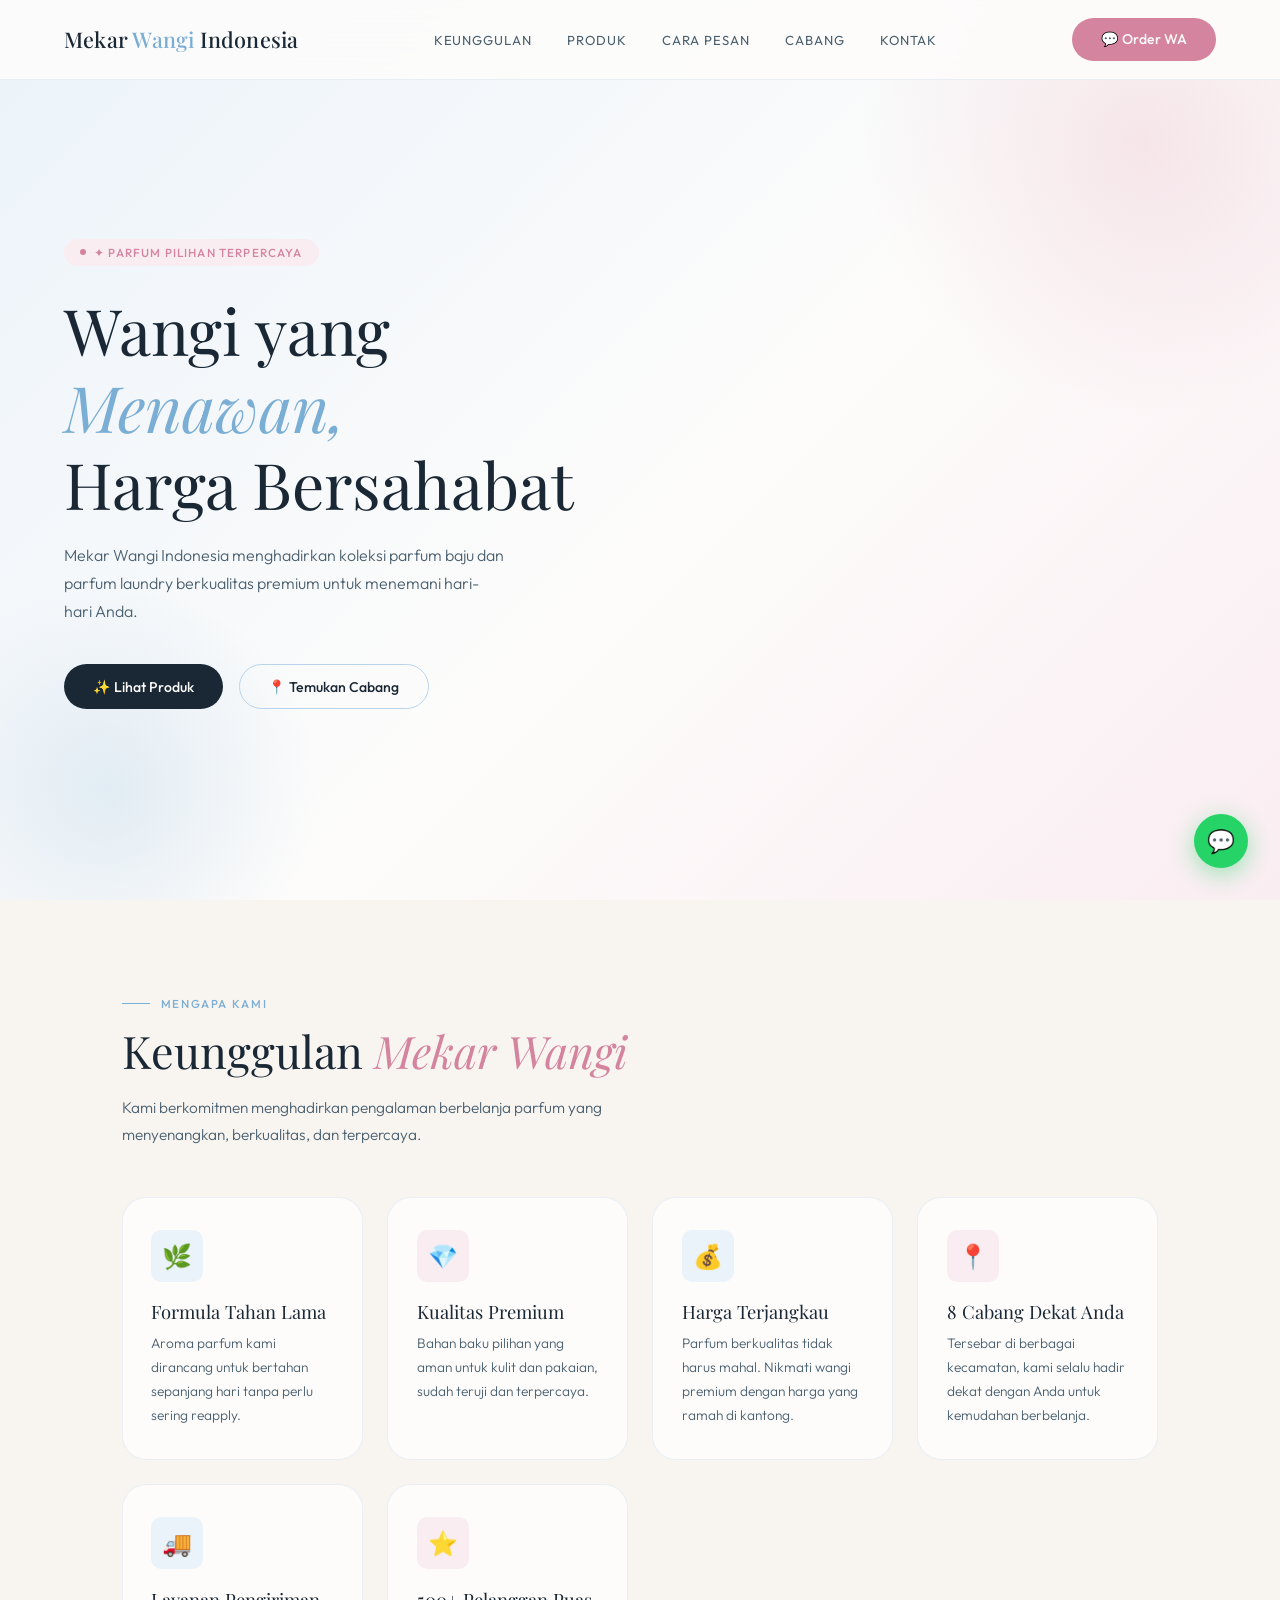
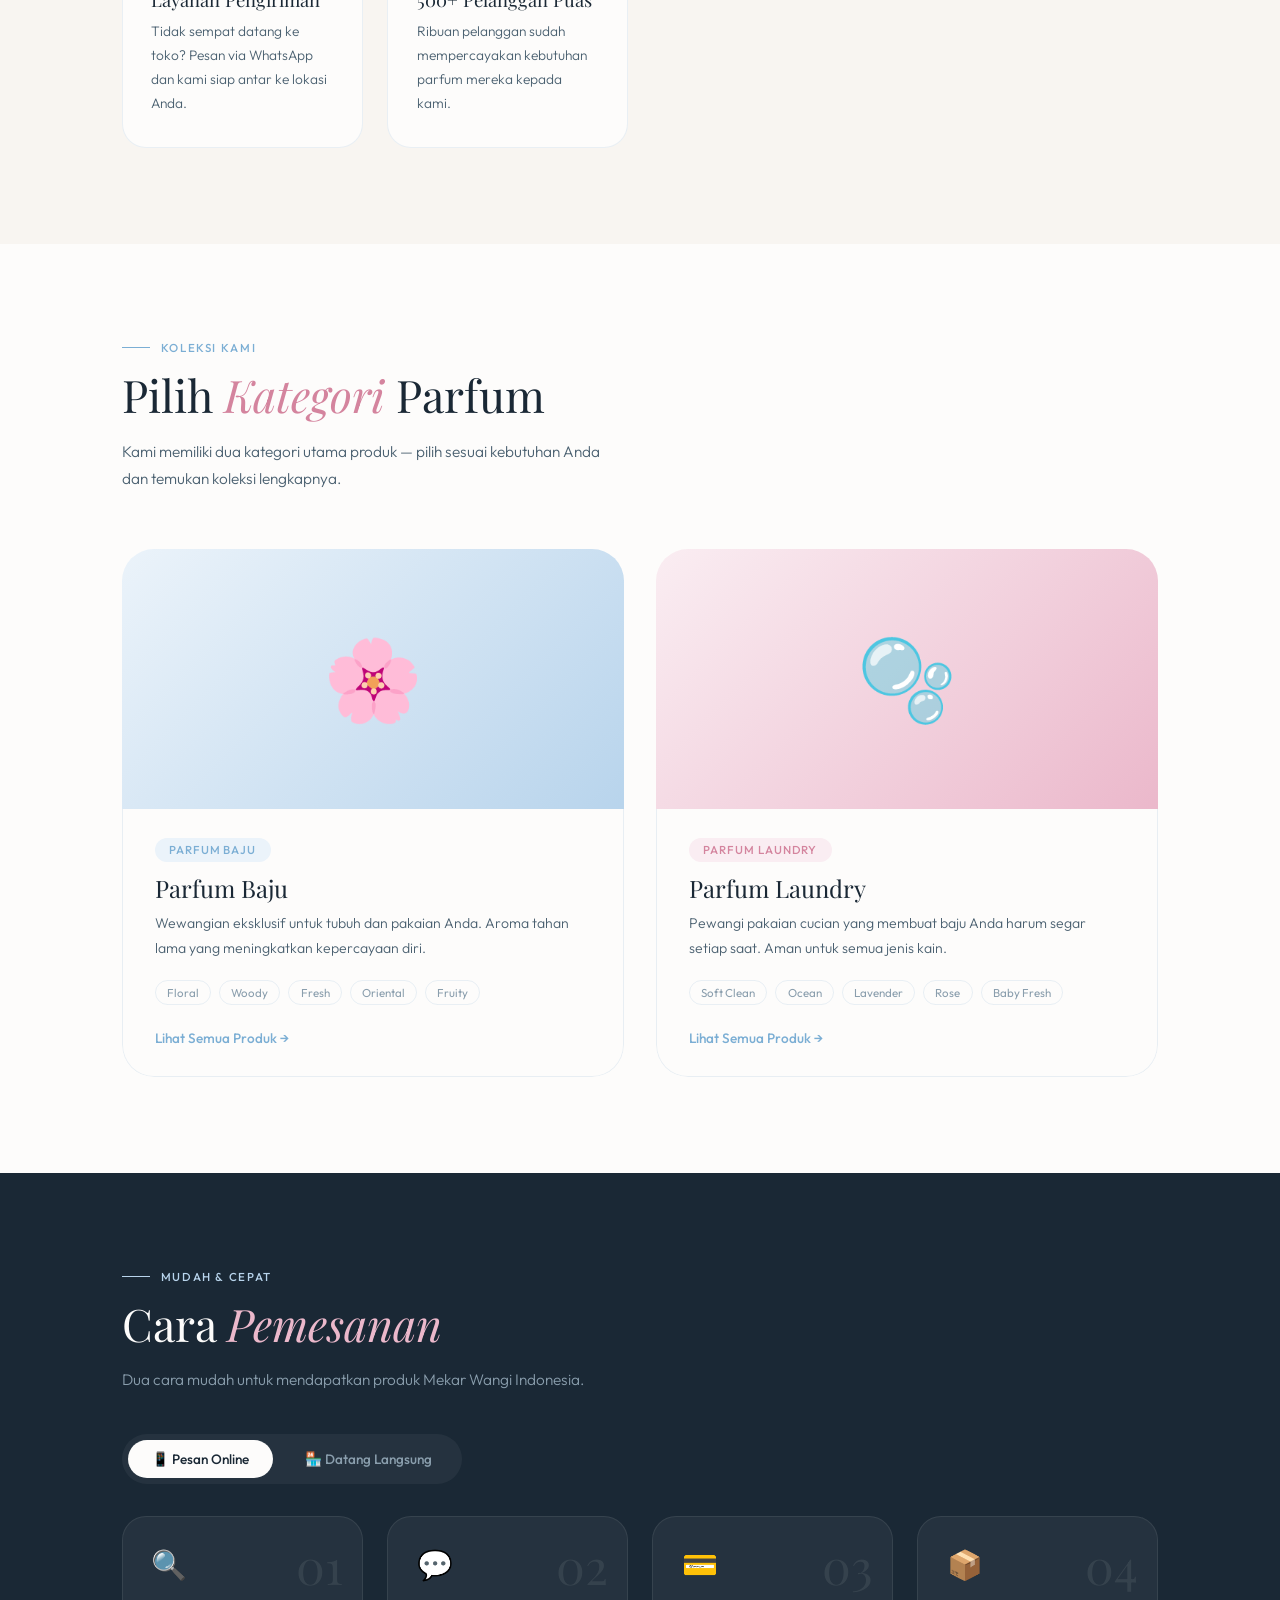
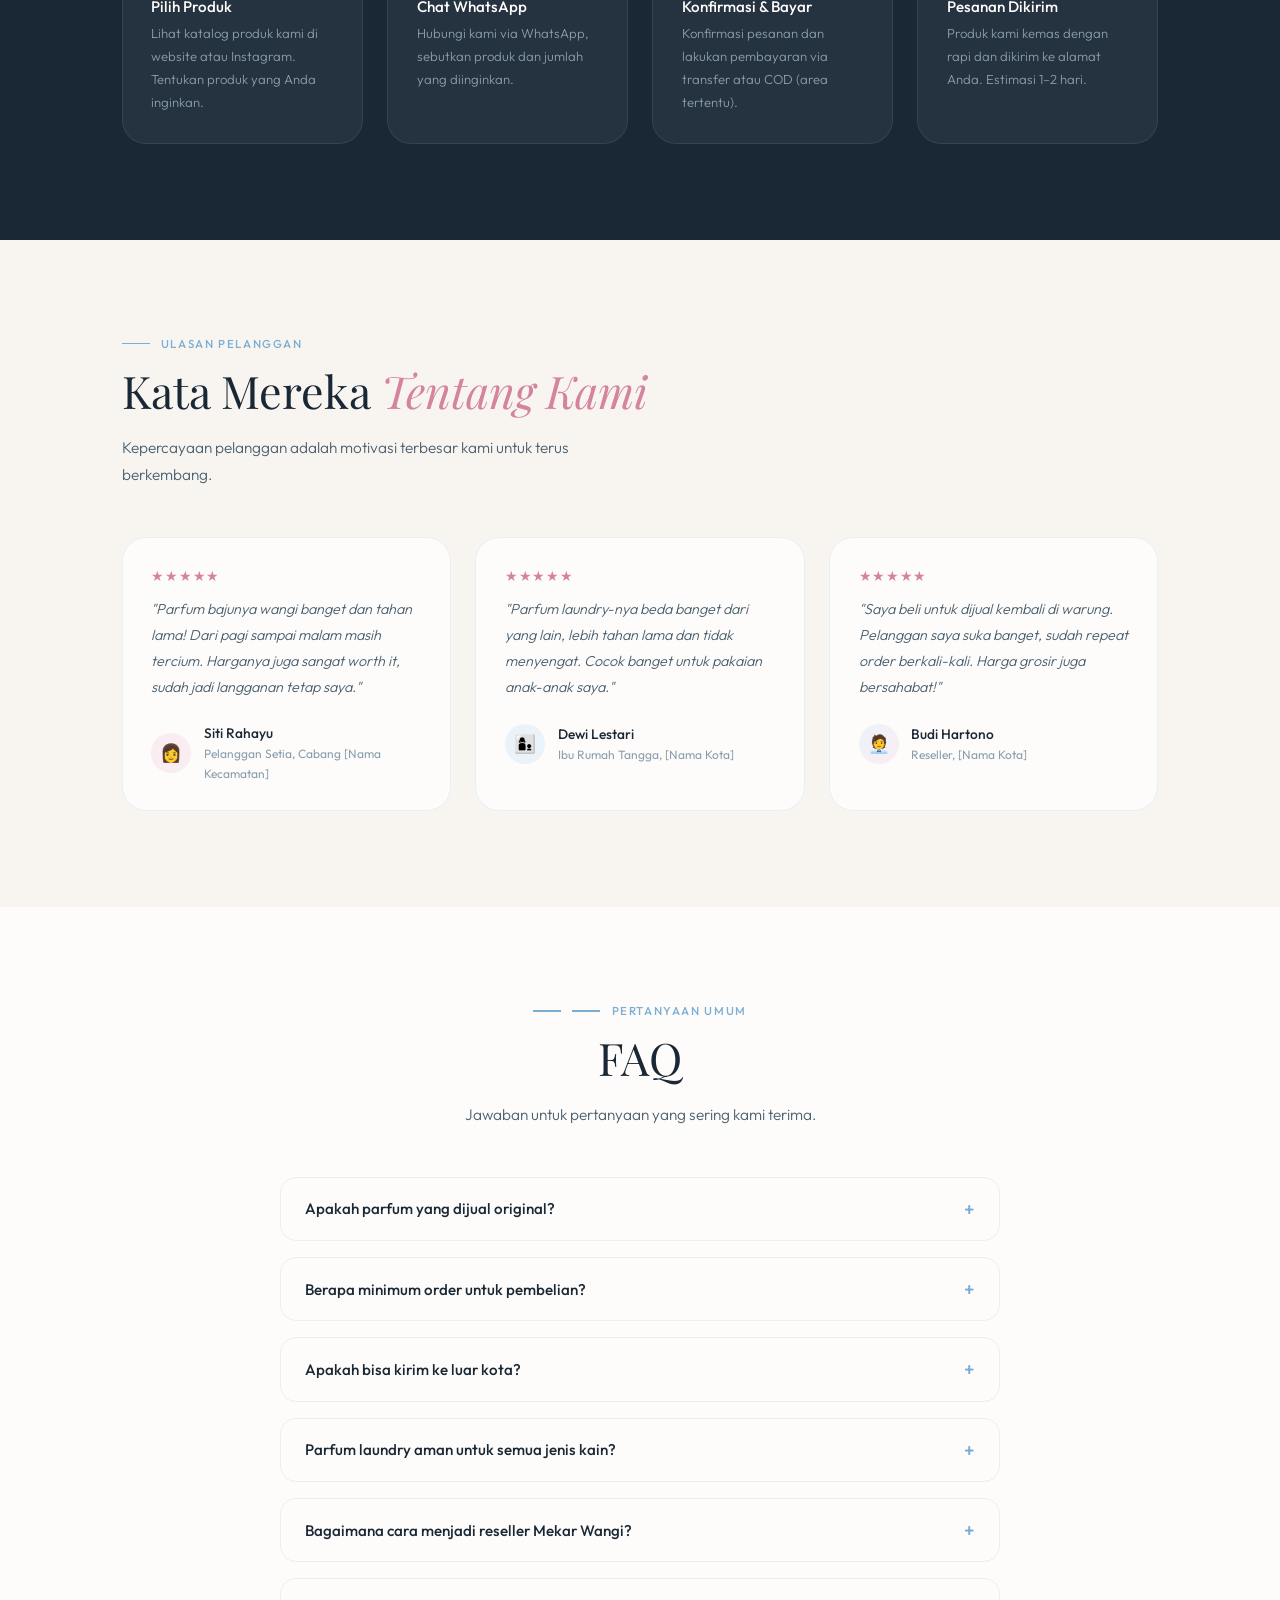
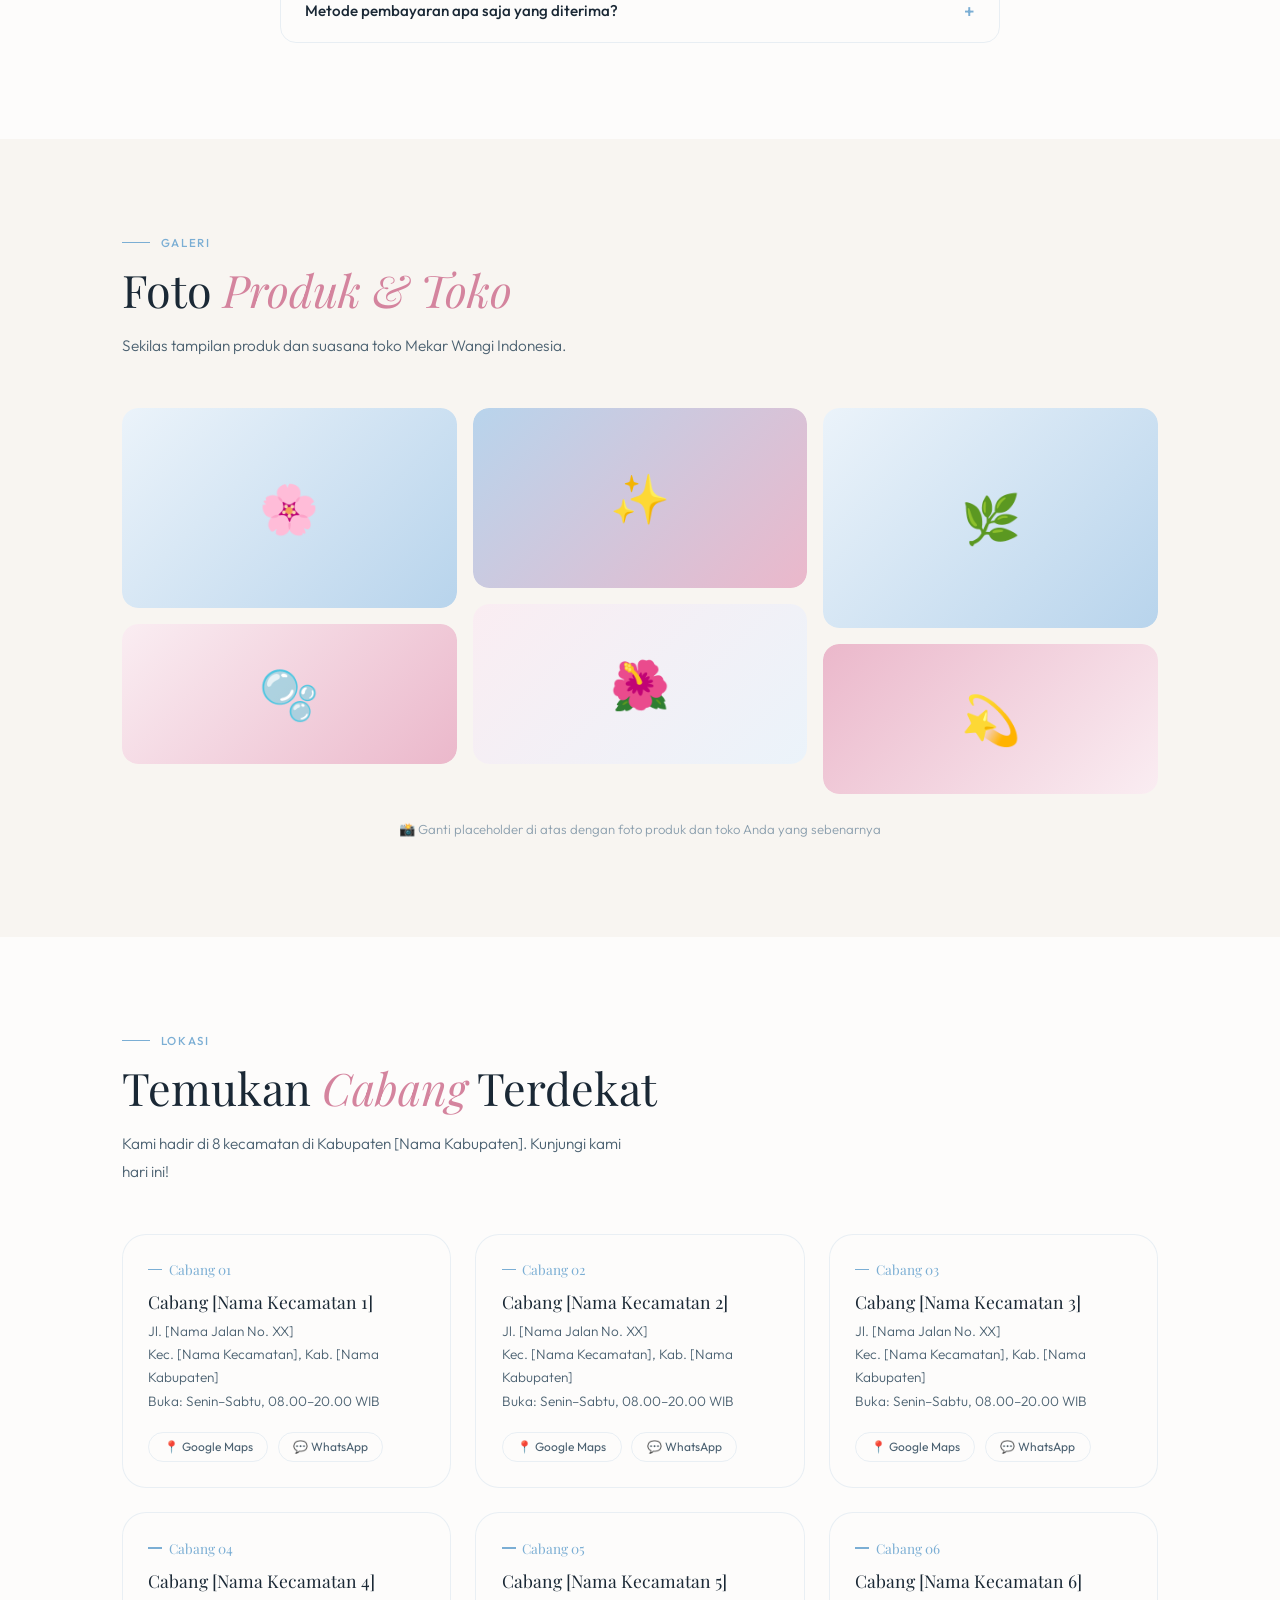
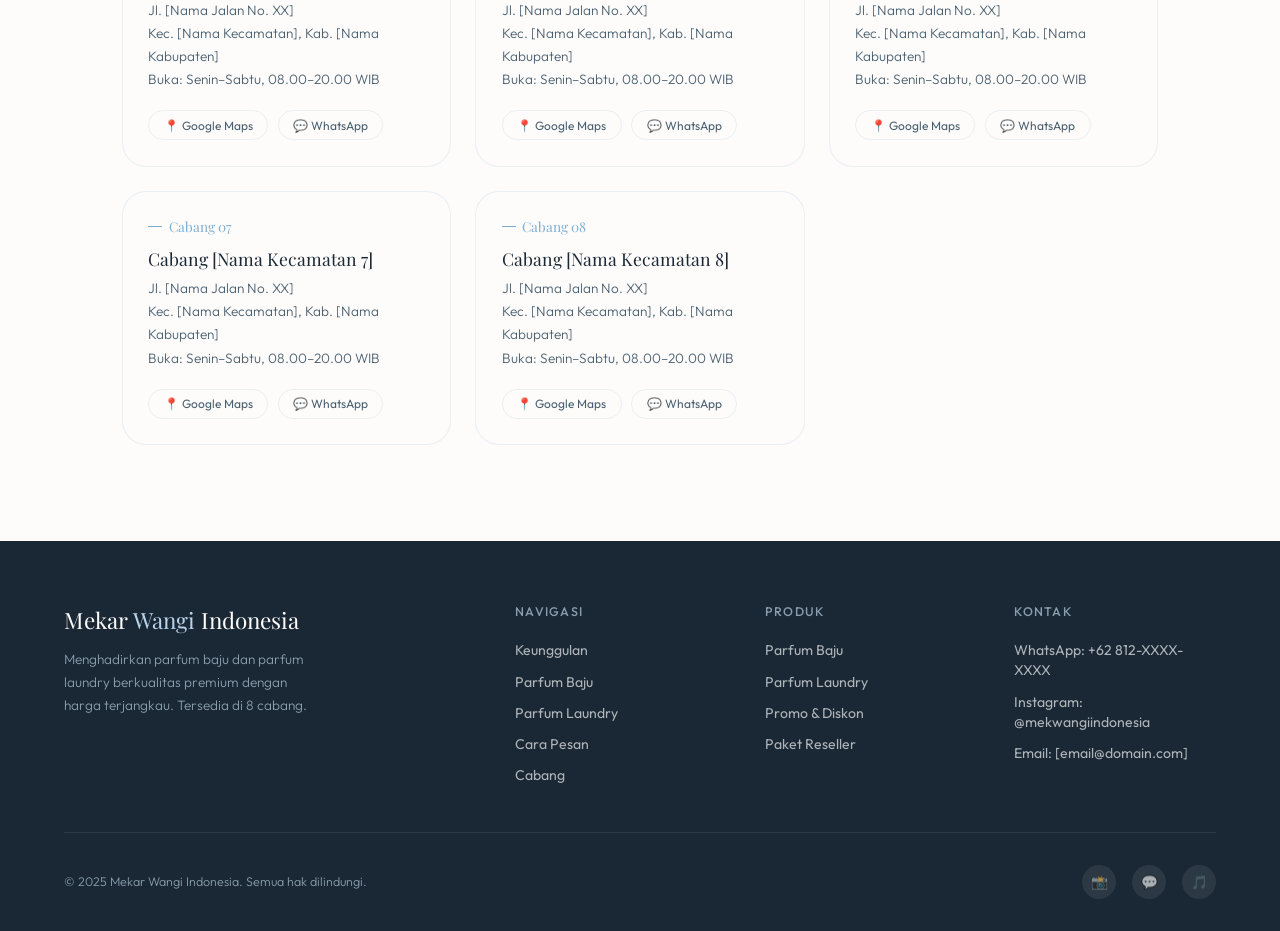
==== index.html @ 36539c51 "Template" ====
<!doctype html>
<html lang="id">
  <head>
    <meta charset="UTF-8" />
    <meta name="viewport" content="width=device-width, initial-scale=1.0" />
    <meta
      name="description"
      content="Mekar Wangi Indonesia – Toko parfum baju dan parfum laundry premium. Tersedia di 8 cabang. Wangi tahan lama, harga terjangkau."
    />
    <meta
      name="keywords"
      content="parfum baju, parfum laundry, pewangi pakaian, toko parfum, Mekar Wangi Indonesia"
    />
    <title>Mekar Wangi Indonesia – Parfum Baju & Laundry Premium</title>
    <link rel="stylesheet" href="css/style.css" />
    <style>
      /* ── HERO ── */
      #hero {
        min-height: 100vh;
        display: flex;
        align-items: center;
        padding: 8rem 5% 5rem;
        position: relative;
        overflow: hidden;
        background: linear-gradient(
          135deg,
          var(--blue-pale) 0%,
          var(--white) 55%,
          var(--pink-pale) 100%
        );
      }
      .hero-blob1 {
        position: absolute;
        top: -140px;
        right: -140px;
        width: 560px;
        height: 560px;
        border-radius: 50%;
        background: radial-gradient(
          circle,
          rgba(212, 132, 158, 0.18) 0%,
          transparent 70%
        );
        pointer-events: none;
      }
      .hero-blob2 {
        position: absolute;
        bottom: -100px;
        left: -100px;
        width: 420px;
        height: 420px;
        border-radius: 50%;
        background: radial-gradient(
          circle,
          rgba(123, 174, 212, 0.18) 0%,
          transparent 70%
        );
        pointer-events: none;
      }
      .hero-inner {
        display: grid;
        grid-template-columns: 1fr 1fr;
        gap: 4rem;
        align-items: center;
        max-width: 1180px;
        margin: 0 auto;
        width: 100%;
        position: relative;
        z-index: 2;
      }
      .hero-badge {
        display: inline-flex;
        align-items: center;
        gap: 0.5rem;
        background: var(--pink-pale);
        color: var(--pink);
        padding: 0.4rem 1rem;
        border-radius: 99px;
        font-size: 0.73rem;
        letter-spacing: 0.1em;
        text-transform: uppercase;
        font-weight: 500;
        margin-bottom: 1.6rem;
      }
      .hero-badge::before {
        content: "";
        width: 6px;
        height: 6px;
        border-radius: 50%;
        background: var(--pink);
      }
      .hero-title {
        font-size: clamp(2.8rem, 5vw, 4rem);
        margin-bottom: 1.2rem;
        color: var(--dark);
      }
      .hero-title em {
        font-style: italic;
        color: var(--blue);
      }
      .hero-sub {
        font-size: 1rem;
        color: var(--mid);
        max-width: 440px;
        margin-bottom: 2.4rem;
      }
      .hero-ctas {
        display: flex;
        gap: 1rem;
        flex-wrap: wrap;
      }
      .hero-visual {
        display: flex;
        justify-content: center;
        align-items: center;
        position: relative;
        height: 400px;
      }
      .hero-card {
        width: 260px;
        height: 320px;
        border-radius: var(--radius-xl);
        display: flex;
        flex-direction: column;
        align-items: center;
        justify-content: center;
        gap: 1rem;
        box-shadow: var(--shadow-lg);
      }
      .hero-card-main {
        background: linear-gradient(145deg, var(--blue-soft), var(--blue));
        position: absolute;
        left: 50%;
        top: 50%;
        transform: translate(-60%, -50%) rotate(-5deg);
      }
      .hero-card-sub {
        background: linear-gradient(145deg, var(--pink-soft), var(--pink));
        position: absolute;
        left: 50%;
        top: 50%;
        transform: translate(-20%, -45%) rotate(5deg);
        width: 200px;
        height: 250px;
        box-shadow: var(--shadow-md);
      }
      .hero-card .icon {
        font-size: 3.5rem;
      }
      .hero-card p {
        font-family: var(--ff-display);
        font-size: 1.1rem;
        color: var(--white);
      }
      .hero-card-sub p {
        font-size: 0.95rem;
      }
      .hero-pill {
        position: absolute;
        top: 10px;
        right: 0;
        background: var(--white);
        border-radius: var(--radius-md);
        padding: 0.8rem 1.2rem;
        box-shadow: var(--shadow-md);
        text-align: center;
        z-index: 3;
      }
      .hero-pill strong {
        display: block;
        font-size: 1.4rem;
        color: var(--dark);
        font-family: var(--ff-display);
      }
      .hero-pill span {
        font-size: 0.7rem;
        color: var(--muted);
      }

      /* ── WHY US ── */
      #keunggulan {
        padding: 6rem 5%;
        background: var(--cream);
      }
      .keunggulan-grid {
        display: grid;
        grid-template-columns: repeat(auto-fit, minmax(220px, 1fr));
        gap: 1.5rem;
        margin-top: 3rem;
      }
      .kgl-card {
        background: var(--white);
        border-radius: var(--radius-lg);
        padding: 2rem 1.8rem;
        border: 1px solid var(--border);
        transition: var(--transition);
        position: relative;
        overflow: hidden;
      }
      .kgl-card::before {
        content: "";
        position: absolute;
        top: 0;
        left: 0;
        right: 0;
        height: 3px;
        background: linear-gradient(90deg, var(--blue), var(--pink));
        transform: scaleX(0);
        transform-origin: left;
        transition: var(--transition);
      }
      .kgl-card:hover {
        transform: translateY(-6px);
        box-shadow: var(--shadow-md);
      }
      .kgl-card:hover::before {
        transform: scaleX(1);
      }
      .kgl-icon {
        width: 52px;
        height: 52px;
        border-radius: var(--radius-sm);
        display: flex;
        align-items: center;
        justify-content: center;
        font-size: 1.5rem;
        margin-bottom: 1.2rem;
      }
      .kgl-icon.blue {
        background: var(--blue-pale);
      }
      .kgl-icon.pink {
        background: var(--pink-pale);
      }
      .kgl-card h3 {
        font-family: var(--ff-display);
        font-size: 1.15rem;
        margin-bottom: 0.5rem;
      }
      .kgl-card p {
        font-size: 0.86rem;
        color: var(--mid);
      }

      /* ── KATEGORI PRODUK ── */
      #produk {
        padding: 6rem 5%;
      }
      .produk-header {
        margin-bottom: 3.5rem;
      }
      .kategori-grid {
        display: grid;
        grid-template-columns: 1fr 1fr;
        gap: 2rem;
      }
      .kategori-card {
        border-radius: var(--radius-xl);
        overflow: hidden;
        position: relative;
        cursor: pointer;
        transition: var(--transition);
        text-decoration: none;
      }
      .kategori-card:hover {
        transform: translateY(-6px);
        box-shadow: var(--shadow-lg);
      }
      .kategori-bg {
        height: 260px;
        display: flex;
        align-items: center;
        justify-content: center;
        font-size: 5rem;
        position: relative;
      }
      .kategori-bg.biru {
        background: linear-gradient(135deg, var(--blue-pale), var(--blue-soft));
      }
      .kategori-bg.pink {
        background: linear-gradient(135deg, var(--pink-pale), var(--pink-soft));
      }
      .kategori-body {
        padding: 1.8rem 2rem;
        background: var(--white);
        border: 1px solid var(--border);
        border-top: none;
        border-radius: 0 0 var(--radius-xl) var(--radius-xl);
      }
      .kategori-body h3 {
        font-family: var(--ff-display);
        font-size: 1.5rem;
        margin-bottom: 0.5rem;
      }
      .kategori-body p {
        font-size: 0.88rem;
        color: var(--mid);
        margin-bottom: 1.2rem;
      }
      .kategori-preview {
        display: flex;
        gap: 0.5rem;
        flex-wrap: wrap;
        margin-bottom: 1.4rem;
      }
      .kategori-preview span {
        font-size: 0.72rem;
        padding: 0.25rem 0.7rem;
        border-radius: 99px;
        border: 1px solid var(--border);
        color: var(--muted);
      }
      .kategori-link {
        display: inline-flex;
        align-items: center;
        gap: 0.4rem;
        font-size: 0.85rem;
        font-weight: 500;
        color: var(--blue);
        transition: gap var(--transition);
      }
      .kategori-card:hover .kategori-link {
        gap: 0.8rem;
      }

      /* ── CARA PESAN ── */
      #cara-pesan {
        padding: 6rem 5%;
        background: var(--dark);
      }
      #cara-pesan .section-eyebrow {
        color: var(--blue-soft);
      }
      #cara-pesan .section-eyebrow::before {
        background: var(--blue-soft);
      }
      #cara-pesan .section-title {
        color: var(--white);
      }
      #cara-pesan .section-title em {
        color: var(--pink-soft);
      }
      #cara-pesan .section-desc {
        color: var(--muted);
      }
      .cara-tabs {
        display: flex;
        gap: 0.5rem;
        margin: 2.5rem 0 2rem;
        background: rgba(255, 255, 255, 0.05);
        border-radius: 99px;
        padding: 0.4rem;
        width: fit-content;
      }
      .cara-tab {
        padding: 0.6rem 1.5rem;
        border-radius: 99px;
        cursor: pointer;
        font-size: 0.85rem;
        font-weight: 500;
        color: var(--muted);
        transition: var(--transition);
        border: none;
        background: transparent;
        font-family: var(--ff-body);
      }
      .cara-tab.active {
        background: var(--white);
        color: var(--dark);
      }
      .cara-content {
        display: none;
      }
      .cara-content.active {
        display: grid;
        grid-template-columns: repeat(auto-fit, minmax(200px, 1fr));
        gap: 1.5rem;
      }
      .cara-step {
        background: rgba(255, 255, 255, 0.05);
        border-radius: var(--radius-lg);
        padding: 1.8rem;
        border: 1px solid rgba(255, 255, 255, 0.08);
        position: relative;
      }
      .cara-step-num {
        font-family: var(--ff-display);
        font-size: 3rem;
        font-weight: 400;
        color: rgba(255, 255, 255, 0.08);
        position: absolute;
        top: 1rem;
        right: 1.2rem;
      }
      .cara-step-icon {
        font-size: 1.8rem;
        margin-bottom: 1rem;
      }
      .cara-step h4 {
        font-size: 0.95rem;
        color: var(--white);
        margin-bottom: 0.4rem;
        font-family: var(--ff-body);
        font-weight: 500;
      }
      .cara-step p {
        font-size: 0.82rem;
        color: var(--muted);
      }

      /* ── TESTIMONI ── */
      #testimoni {
        padding: 6rem 5%;
        background: var(--cream);
      }
      .testi-grid {
        display: grid;
        grid-template-columns: repeat(auto-fit, minmax(280px, 1fr));
        gap: 1.5rem;
        margin-top: 3rem;
      }
      .testi-card {
        background: var(--white);
        border-radius: var(--radius-lg);
        padding: 1.8rem;
        border: 1px solid var(--border);
        transition: var(--transition);
      }
      .testi-card:hover {
        transform: translateY(-4px);
        box-shadow: var(--shadow-md);
      }
      .testi-stars {
        color: var(--pink);
        font-size: 0.9rem;
        letter-spacing: 0.05em;
        margin-bottom: 0.8rem;
      }
      .testi-card blockquote {
        font-size: 0.9rem;
        color: var(--mid);
        line-height: 1.8;
        font-style: italic;
        margin-bottom: 1.4rem;
        font-weight: 300;
      }
      .testi-user {
        display: flex;
        align-items: center;
        gap: 0.8rem;
      }
      .testi-avatar {
        width: 40px;
        height: 40px;
        border-radius: 50%;
        display: flex;
        align-items: center;
        justify-content: center;
        font-size: 1.1rem;
        flex-shrink: 0;
      }
      .av-blue {
        background: var(--blue-pale);
      }
      .av-pink {
        background: var(--pink-pale);
      }
      .av-mix {
        background: linear-gradient(135deg, var(--blue-pale), var(--pink-pale));
      }
      .testi-user strong {
        font-size: 0.86rem;
        color: var(--dark);
        display: block;
        font-weight: 500;
        font-family: var(--ff-body);
      }
      .testi-user span {
        font-size: 0.75rem;
        color: var(--muted);
      }

      /* ── FAQ ── */
      #faq {
        padding: 6rem 5%;
      }
      .faq-wrap {
        max-width: 720px;
        margin: 3rem auto 0;
        display: flex;
        flex-direction: column;
        gap: 1rem;
      }
      .faq-item {
        border: 1px solid var(--border);
        border-radius: var(--radius-md);
        overflow: hidden;
      }
      .faq-q {
        width: 100%;
        text-align: left;
        padding: 1.2rem 1.5rem;
        background: none;
        border: none;
        cursor: pointer;
        display: flex;
        justify-content: space-between;
        align-items: center;
        gap: 1rem;
        font-family: var(--ff-body);
        font-size: 0.95rem;
        font-weight: 500;
        color: var(--dark);
        transition: var(--transition);
      }
      .faq-q:hover {
        background: var(--cream);
      }
      .faq-q .faq-icon {
        font-size: 1.2rem;
        color: var(--blue);
        transition: transform var(--transition);
        flex-shrink: 0;
      }
      .faq-item.open .faq-icon {
        transform: rotate(45deg);
      }
      .faq-a {
        display: none;
        padding: 0 1.5rem 1.2rem;
        font-size: 0.88rem;
        color: var(--mid);
        line-height: 1.8;
        font-weight: 300;
      }
      .faq-item.open .faq-a {
        display: block;
      }

      /* ── GALERI ── */
      #galeri {
        padding: 6rem 5%;
        background: var(--cream);
      }
      .galeri-grid {
        columns: 3;
        gap: 1rem;
        margin-top: 3rem;
      }
      .galeri-item {
        break-inside: avoid;
        margin-bottom: 1rem;
        border-radius: var(--radius-md);
        overflow: hidden;
        cursor: pointer;
        transition: var(--transition);
        position: relative;
      }
      .galeri-item:hover {
        transform: scale(1.02);
        box-shadow: var(--shadow-md);
      }
      .galeri-placeholder {
        display: flex;
        align-items: center;
        justify-content: center;
        font-size: 3rem;
        border-radius: var(--radius-md);
      }
      .gal-1 {
        height: 200px;
        background: linear-gradient(135deg, var(--blue-pale), var(--blue-soft));
      }
      .gal-2 {
        height: 140px;
        background: linear-gradient(135deg, var(--pink-pale), var(--pink-soft));
      }
      .gal-3 {
        height: 180px;
        background: linear-gradient(135deg, var(--blue-soft), var(--pink-soft));
      }
      .gal-4 {
        height: 160px;
        background: linear-gradient(135deg, var(--pink-pale), var(--blue-pale));
      }
      .gal-5 {
        height: 220px;
        background: linear-gradient(135deg, var(--blue-pale), var(--blue-soft));
      }
      .gal-6 {
        height: 150px;
        background: linear-gradient(135deg, var(--pink-soft), var(--pink-pale));
      }
      .galeri-note {
        text-align: center;
        margin-top: 1.5rem;
        font-size: 0.82rem;
        color: var(--muted);
      }

      /* ── CABANG ── */
      #cabang {
        padding: 6rem 5%;
      }
      .cabang-grid {
        display: grid;
        grid-template-columns: repeat(auto-fill, minmax(260px, 1fr));
        gap: 1.5rem;
        margin-top: 3rem;
      }
      .cabang-card {
        background: var(--white);
        border-radius: var(--radius-lg);
        padding: 1.6rem;
        border: 1px solid var(--border);
        transition: var(--transition);
      }
      .cabang-card:hover {
        transform: translateY(-4px);
        box-shadow: var(--shadow-md);
        border-color: var(--blue-soft);
      }
      .cabang-num {
        font-family: var(--ff-display);
        font-size: 0.85rem;
        color: var(--blue);
        font-weight: 400;
        margin-bottom: 0.8rem;
        display: flex;
        align-items: center;
        gap: 0.4rem;
      }
      .cabang-num::before {
        content: "";
        width: 14px;
        height: 1.5px;
        background: var(--blue);
      }
      .cabang-card h4 {
        font-family: var(--ff-display);
        font-size: 1.1rem;
        margin-bottom: 0.5rem;
      }
      .cabang-card address {
        font-style: normal;
        font-size: 0.85rem;
        color: var(--mid);
        line-height: 1.7;
        margin-bottom: 1.2rem;
        font-weight: 300;
      }
      .cabang-actions {
        display: flex;
        gap: 0.6rem;
        flex-wrap: wrap;
      }
      .cabang-btn {
        display: inline-flex;
        align-items: center;
        gap: 0.4rem;
        font-size: 0.75rem;
        padding: 0.4rem 0.9rem;
        border-radius: 99px;
        border: 1px solid var(--border);
        color: var(--mid);
        transition: var(--transition);
        font-family: var(--ff-body);
        cursor: pointer;
        background: none;
      }
      .cabang-btn:hover {
        background: var(--blue-pale);
        border-color: var(--blue-soft);
        color: var(--dark);
      }
      .cabang-btn.wa:hover {
        background: #e8fff0;
        border-color: #25d366;
        color: #128c4e;
      }

      /* ── RESPONSIVE ── */
      @media (max-width: 900px) {
        .hero-inner {
          grid-template-columns: 1fr;
          text-align: center;
        }
        .hero-sub {
          margin: 0 auto 2rem;
        }
        .hero-ctas {
          justify-content: center;
        }
        .hero-visual {
          display: none;
        }
        .kategori-grid {
          grid-template-columns: 1fr;
        }
        .galeri-grid {
          columns: 2;
        }
      }
      @media (max-width: 560px) {
        .galeri-grid {
          columns: 1;
        }
      }
    </style>
  </head>
  <body>
    <!-- ═══ NAVBAR ═══ -->
    <nav class="navbar" id="navbar">
      <a href="index.html" class="nav-logo"
        >Mekar <span>Wangi</span> Indonesia</a
      >
      <ul class="nav-links">
        <li><a href="#keunggulan">Keunggulan</a></li>
        <li><a href="#produk">Produk</a></li>
        <li><a href="#cara-pesan">Cara Pesan</a></li>
        <li><a href="#cabang">Cabang</a></li>
        <li><a href="#kontak">Kontak</a></li>
      </ul>
      <div class="nav-cta">
        <a
          href="https://wa.me/628123456789"
          class="btn btn-pink"
          target="_blank"
          >💬 Order WA</a
        >
      </div>
      <div class="hamburger" onclick="toggleMenu()">
        <span></span><span></span><span></span>
      </div>
    </nav>

    <!-- ═══ HERO ═══ -->
    <section id="hero">
      <div class="hero-blob1"></div>
      <div class="hero-blob2"></div>
      <div class="hero-inner">
        <div class="hero-text">
          <div class="hero-badge anim">✦ Parfum Pilihan Terpercaya</div>
          <h1 class="hero-title anim delay-1">
            Wangi yang <em>Menawan,</em><br />Harga Bersahabat
          </h1>
          <p class="hero-sub anim delay-2">
            Mekar Wangi Indonesia menghadirkan koleksi parfum baju dan parfum
            laundry berkualitas premium untuk menemani hari-hari Anda.
          </p>
          <div class="hero-ctas anim delay-3">
            <a href="#produk" class="btn btn-dark">✨ Lihat Produk</a>
            <a href="#cabang" class="btn btn-outline">📍 Temukan Cabang</a>
          </div>
        </div>
        <div class="hero-visual anim delay-4">
          <div class="hero-card hero-card-main">
            <span class="icon">🌸</span>
            <p>Parfum Baju</p>
          </div>
          <div class="hero-card hero-card-sub">
            <span class="icon">🫧</span>
            <p>Parfum Laundry</p>
          </div>
          <div class="hero-pill">
            <strong>8</strong>
            <span>Cabang Tersebar</span>
          </div>
        </div>
      </div>
    </section>

    <!-- ═══ KEUNGGULAN ═══ -->
    <section id="keunggulan">
      <div class="container">
        <div class="section-eyebrow anim">Mengapa Kami</div>
        <h2 class="section-title anim delay-1">
          Keunggulan <em>Mekar Wangi</em>
        </h2>
        <p class="section-desc anim delay-2">
          Kami berkomitmen menghadirkan pengalaman berbelanja parfum yang
          menyenangkan, berkualitas, dan terpercaya.
        </p>
        <div class="keunggulan-grid">
          <div class="kgl-card anim delay-1">
            <div class="kgl-icon blue">🌿</div>
            <h3>Formula Tahan Lama</h3>
            <p>
              Aroma parfum kami dirancang untuk bertahan sepanjang hari tanpa
              perlu sering reapply.
            </p>
          </div>
          <div class="kgl-card anim delay-2">
            <div class="kgl-icon pink">💎</div>
            <h3>Kualitas Premium</h3>
            <p>
              Bahan baku pilihan yang aman untuk kulit dan pakaian, sudah teruji
              dan terpercaya.
            </p>
          </div>
          <div class="kgl-card anim delay-3">
            <div class="kgl-icon blue">💰</div>
            <h3>Harga Terjangkau</h3>
            <p>
              Parfum berkualitas tidak harus mahal. Nikmati wangi premium dengan
              harga yang ramah di kantong.
            </p>
          </div>
          <div class="kgl-card anim delay-4">
            <div class="kgl-icon pink">📍</div>
            <h3>8 Cabang Dekat Anda</h3>
            <p>
              Tersebar di berbagai kecamatan, kami selalu hadir dekat dengan
              Anda untuk kemudahan berbelanja.
            </p>
          </div>
          <div class="kgl-card anim delay-5">
            <div class="kgl-icon blue">🚚</div>
            <h3>Layanan Pengiriman</h3>
            <p>
              Tidak sempat datang ke toko? Pesan via WhatsApp dan kami siap
              antar ke lokasi Anda.
            </p>
          </div>
          <div class="kgl-card anim">
            <div class="kgl-icon pink">⭐</div>
            <h3>500+ Pelanggan Puas</h3>
            <p>
              Ribuan pelanggan sudah mempercayakan kebutuhan parfum mereka
              kepada kami.
            </p>
          </div>
        </div>
      </div>
    </section>

    <!-- ═══ PRODUK ═══ -->
    <section id="produk">
      <div class="container">
        <div class="produk-header">
          <div class="section-eyebrow anim">Koleksi Kami</div>
          <h2 class="section-title anim delay-1">
            Pilih <em>Kategori</em> Parfum
          </h2>
          <p class="section-desc anim delay-2">
            Kami memiliki dua kategori utama produk — pilih sesuai kebutuhan
            Anda dan temukan koleksi lengkapnya.
          </p>
        </div>
        <div class="kategori-grid">
          <a href="parfum-baju.html" class="kategori-card anim delay-1">
            <div class="kategori-bg biru">🌸</div>
            <div class="kategori-body">
              <div class="tag tag-blue" style="margin-bottom: 0.8rem">
                Parfum Baju
              </div>
              <h3>Parfum Baju</h3>
              <p>
                Wewangian eksklusif untuk tubuh dan pakaian Anda. Aroma tahan
                lama yang meningkatkan kepercayaan diri.
              </p>
              <div class="kategori-preview">
                <span>Floral</span><span>Woody</span><span>Fresh</span
                ><span>Oriental</span><span>Fruity</span>
              </div>
              <span class="kategori-link">Lihat Semua Produk →</span>
            </div>
          </a>
          <a href="parfum-laundry.html" class="kategori-card anim delay-2">
            <div class="kategori-bg pink">🫧</div>
            <div class="kategori-body">
              <div class="tag tag-pink" style="margin-bottom: 0.8rem">
                Parfum Laundry
              </div>
              <h3>Parfum Laundry</h3>
              <p>
                Pewangi pakaian cucian yang membuat baju Anda harum segar setiap
                saat. Aman untuk semua jenis kain.
              </p>
              <div class="kategori-preview">
                <span>Soft Clean</span><span>Ocean</span><span>Lavender</span
                ><span>Rose</span><span>Baby Fresh</span>
              </div>
              <span class="kategori-link">Lihat Semua Produk →</span>
            </div>
          </a>
        </div>
      </div>
    </section>

    <!-- ═══ CARA PESAN ═══ -->
    <section id="cara-pesan">
      <div class="container">
        <div class="section-eyebrow anim">Mudah & Cepat</div>
        <h2 class="section-title anim delay-1">Cara <em>Pemesanan</em></h2>
        <p class="section-desc anim delay-2">
          Dua cara mudah untuk mendapatkan produk Mekar Wangi Indonesia.
        </p>
        <div class="cara-tabs anim delay-3">
          <button class="cara-tab active" onclick="switchTab('online')">
            📱 Pesan Online
          </button>
          <button class="cara-tab" onclick="switchTab('offline')">
            🏪 Datang Langsung
          </button>
        </div>
        <div class="cara-content active" id="tab-online">
          <div class="cara-step">
            <div class="cara-step-num">01</div>
            <div class="cara-step-icon">🔍</div>
            <h4>Pilih Produk</h4>
            <p>
              Lihat katalog produk kami di website atau Instagram. Tentukan
              produk yang Anda inginkan.
            </p>
          </div>
          <div class="cara-step">
            <div class="cara-step-num">02</div>
            <div class="cara-step-icon">💬</div>
            <h4>Chat WhatsApp</h4>
            <p>
              Hubungi kami via WhatsApp, sebutkan produk dan jumlah yang
              diinginkan.
            </p>
          </div>
          <div class="cara-step">
            <div class="cara-step-num">03</div>
            <div class="cara-step-icon">💳</div>
            <h4>Konfirmasi & Bayar</h4>
            <p>
              Konfirmasi pesanan dan lakukan pembayaran via transfer atau COD
              (area tertentu).
            </p>
          </div>
          <div class="cara-step">
            <div class="cara-step-num">04</div>
            <div class="cara-step-icon">📦</div>
            <h4>Pesanan Dikirim</h4>
            <p>
              Produk kami kemas dengan rapi dan dikirim ke alamat Anda. Estimasi
              1–2 hari.
            </p>
          </div>
        </div>
        <div class="cara-content" id="tab-offline">
          <div class="cara-step">
            <div class="cara-step-num">01</div>
            <div class="cara-step-icon">📍</div>
            <h4>Temukan Cabang Terdekat</h4>
            <p>
              Cek daftar cabang kami di bagian bawah halaman ini dan pilih yang
              paling dekat dari lokasi Anda.
            </p>
          </div>
          <div class="cara-step">
            <div class="cara-step-num">02</div>
            <div class="cara-step-icon">🚗</div>
            <h4>Kunjungi Toko</h4>
            <p>
              Datang langsung ke toko kami. Kami buka Senin–Sabtu pukul
              08.00–20.00 WIB.
            </p>
          </div>
          <div class="cara-step">
            <div class="cara-step-num">03</div>
            <div class="cara-step-icon">👃</div>
            <h4>Coba & Pilih</h4>
            <p>
              Rasakan langsung aroma produk kami. Tim kami siap membantu Anda
              menemukan parfum yang tepat.
            </p>
          </div>
          <div class="cara-step">
            <div class="cara-step-num">04</div>
            <div class="cara-step-icon">🛍️</div>
            <h4>Bayar & Bawa Pulang</h4>
            <p>
              Bayar di kasir dan bawa pulang produk pilihan Anda. Terima kasih
              sudah berkunjung!
            </p>
          </div>
        </div>
      </div>
    </section>

    <!-- ═══ TESTIMONI ═══ -->
    <section id="testimoni">
      <div class="container">
        <div class="section-eyebrow anim">Ulasan Pelanggan</div>
        <h2 class="section-title anim delay-1">
          Kata Mereka <em>Tentang Kami</em>
        </h2>
        <p class="section-desc anim delay-2">
          Kepercayaan pelanggan adalah motivasi terbesar kami untuk terus
          berkembang.
        </p>
        <div class="testi-grid">
          <div class="testi-card anim delay-1">
            <div class="testi-stars">★★★★★</div>
            <blockquote>
              "Parfum bajunya wangi banget dan tahan lama! Dari pagi sampai
              malam masih tercium. Harganya juga sangat worth it, sudah jadi
              langganan tetap saya."
            </blockquote>
            <div class="testi-user">
              <div class="testi-avatar av-pink">👩</div>
              <div>
                <strong>Siti Rahayu</strong>
                <span>Pelanggan Setia, Cabang [Nama Kecamatan]</span>
              </div>
            </div>
          </div>
          <div class="testi-card anim delay-2">
            <div class="testi-stars">★★★★★</div>
            <blockquote>
              "Parfum laundry-nya beda banget dari yang lain, lebih tahan lama
              dan tidak menyengat. Cocok banget untuk pakaian anak-anak saya."
            </blockquote>
            <div class="testi-user">
              <div class="testi-avatar av-blue">👩‍👦</div>
              <div>
                <strong>Dewi Lestari</strong>
                <span>Ibu Rumah Tangga, [Nama Kota]</span>
              </div>
            </div>
          </div>
          <div class="testi-card anim delay-3">
            <div class="testi-stars">★★★★★</div>
            <blockquote>
              "Saya beli untuk dijual kembali di warung. Pelanggan saya suka
              banget, sudah repeat order berkali-kali. Harga grosir juga
              bersahabat!"
            </blockquote>
            <div class="testi-user">
              <div class="testi-avatar av-mix">🧑‍💼</div>
              <div>
                <strong>Budi Hartono</strong>
                <span>Reseller, [Nama Kota]</span>
              </div>
            </div>
          </div>
        </div>
      </div>
    </section>

    <!-- ═══ FAQ ═══ -->
    <section id="faq">
      <div class="container">
        <div style="text-align: center; margin-bottom: 3rem">
          <div
            class="section-eyebrow anim"
            style="justify-content: center; gap: 0.7rem"
          >
            <span
              style="
                width: 28px;
                height: 1.5px;
                background: var(--blue);
                display: inline-block;
              "
            ></span>
            Pertanyaan Umum
          </div>
          <h2 class="section-title anim delay-1">FAQ</h2>
          <p class="section-desc anim delay-2" style="margin: 0 auto">
            Jawaban untuk pertanyaan yang sering kami terima.
          </p>
        </div>
        <div class="faq-wrap">
          <div class="faq-item anim">
            <button class="faq-q" onclick="toggleFaq(this)">
              Apakah parfum yang dijual original?
              <span class="faq-icon">+</span>
            </button>
            <div class="faq-a">
              Ya, semua produk kami adalah original dan telah melalui proses
              seleksi kualitas yang ketat. Kami berkomitmen untuk hanya menjual
              produk yang aman dan berkualitas tinggi untuk pelanggan kami.
            </div>
          </div>
          <div class="faq-item anim delay-1">
            <button class="faq-q" onclick="toggleFaq(this)">
              Berapa minimum order untuk pembelian?
              <span class="faq-icon">+</span>
            </button>
            <div class="faq-a">
              Tidak ada minimum order untuk pembelian eceran. Untuk pembelian
              grosir atau reseller, silakan hubungi kami via WhatsApp untuk
              informasi lebih lanjut mengenai harga dan syaratnya.
            </div>
          </div>
          <div class="faq-item anim delay-2">
            <button class="faq-q" onclick="toggleFaq(this)">
              Apakah bisa kirim ke luar kota?
              <span class="faq-icon">+</span>
            </button>
            <div class="faq-a">
              Ya, kami melayani pengiriman ke seluruh Indonesia melalui jasa
              ekspedisi pilihan. Biaya pengiriman ditanggung pembeli dan akan
              dikonfirmasi saat proses pemesanan.
            </div>
          </div>
          <div class="faq-item anim delay-3">
            <button class="faq-q" onclick="toggleFaq(this)">
              Parfum laundry aman untuk semua jenis kain?
              <span class="faq-icon">+</span>
            </button>
            <div class="faq-a">
              Ya, parfum laundry kami diformulasikan khusus agar aman untuk
              berbagai jenis kain termasuk kain sensitif seperti sutera dan wol.
              Tidak meninggalkan noda dan tidak merusak warna pakaian.
            </div>
          </div>
          <div class="faq-item anim delay-4">
            <button class="faq-q" onclick="toggleFaq(this)">
              Bagaimana cara menjadi reseller Mekar Wangi?
              <span class="faq-icon">+</span>
            </button>
            <div class="faq-a">
              Kami membuka kesempatan kerjasama reseller! Hubungi kami via
              WhatsApp dengan menyebutkan minat Anda sebagai reseller. Tim kami
              akan menjelaskan sistem, harga, dan keuntungan yang bisa Anda
              dapatkan.
            </div>
          </div>
          <div class="faq-item anim delay-5">
            <button class="faq-q" onclick="toggleFaq(this)">
              Metode pembayaran apa saja yang diterima?
              <span class="faq-icon">+</span>
            </button>
            <div class="faq-a">
              Kami menerima pembayaran tunai (untuk pembelian langsung di toko),
              transfer bank, dan dompet digital seperti GoPay, OVO, dan Dana.
              COD tersedia untuk area tertentu.
            </div>
          </div>
        </div>
      </div>
    </section>

    <!-- ═══ GALERI ═══ -->
    <section id="galeri">
      <div class="container">
        <div class="section-eyebrow anim">Galeri</div>
        <h2 class="section-title anim delay-1">Foto <em>Produk & Toko</em></h2>
        <p class="section-desc anim delay-2">
          Sekilas tampilan produk dan suasana toko Mekar Wangi Indonesia.
        </p>
        <div class="galeri-grid anim delay-3">
          <div class="galeri-item">
            <div class="galeri-placeholder gal-1">🌸</div>
          </div>
          <div class="galeri-item">
            <div class="galeri-placeholder gal-2">🫧</div>
          </div>
          <div class="galeri-item">
            <div class="galeri-placeholder gal-3">✨</div>
          </div>
          <div class="galeri-item">
            <div class="galeri-placeholder gal-4">🌺</div>
          </div>
          <div class="galeri-item">
            <div class="galeri-placeholder gal-5">🌿</div>
          </div>
          <div class="galeri-item">
            <div class="galeri-placeholder gal-6">💫</div>
          </div>
        </div>
        <p class="galeri-note anim">
          📸 Ganti placeholder di atas dengan foto produk dan toko Anda yang
          sebenarnya
        </p>
      </div>
    </section>

    <!-- ═══ CABANG ═══ -->
    <section id="cabang">
      <div class="container">
        <div class="section-eyebrow anim">Lokasi</div>
        <h2 class="section-title anim delay-1">
          Temukan <em>Cabang</em> Terdekat
        </h2>
        <p class="section-desc anim delay-2">
          Kami hadir di 8 kecamatan di Kabupaten [Nama Kabupaten]. Kunjungi kami
          hari ini!
        </p>
        <div class="cabang-grid">
          <!-- Cabang 1 -->
          <div class="cabang-card anim delay-1">
            <div class="cabang-num">Cabang 01</div>
            <h4>Cabang [Nama Kecamatan 1]</h4>
            <address>
              Jl. [Nama Jalan No. XX]<br />Kec. [Nama Kecamatan], Kab. [Nama
              Kabupaten]<br />Buka: Senin–Sabtu, 08.00–20.00 WIB
            </address>
            <div class="cabang-actions">
              <button
                class="cabang-btn"
                onclick="
                  window.open('https://maps.google.com/?q=KOORDINAT_CABANG_1')
                "
              >
                📍 Google Maps
              </button>
              <button
                class="cabang-btn wa"
                onclick="window.open('https://wa.me/628123456789')"
              >
                💬 WhatsApp
              </button>
            </div>
          </div>
          <!-- Cabang 2 -->
          <div class="cabang-card anim delay-2">
            <div class="cabang-num">Cabang 02</div>
            <h4>Cabang [Nama Kecamatan 2]</h4>
            <address>
              Jl. [Nama Jalan No. XX]<br />Kec. [Nama Kecamatan], Kab. [Nama
              Kabupaten]<br />Buka: Senin–Sabtu, 08.00–20.00 WIB
            </address>
            <div class="cabang-actions">
              <button
                class="cabang-btn"
                onclick="
                  window.open('https://maps.google.com/?q=KOORDINAT_CABANG_2')
                "
              >
                📍 Google Maps
              </button>
              <button
                class="cabang-btn wa"
                onclick="window.open('https://wa.me/628123456789')"
              >
                💬 WhatsApp
              </button>
            </div>
          </div>
          <!-- Cabang 3 -->
          <div class="cabang-card anim delay-3">
            <div class="cabang-num">Cabang 03</div>
            <h4>Cabang [Nama Kecamatan 3]</h4>
            <address>
              Jl. [Nama Jalan No. XX]<br />Kec. [Nama Kecamatan], Kab. [Nama
              Kabupaten]<br />Buka: Senin–Sabtu, 08.00–20.00 WIB
            </address>
            <div class="cabang-actions">
              <button
                class="cabang-btn"
                onclick="
                  window.open('https://maps.google.com/?q=KOORDINAT_CABANG_3')
                "
              >
                📍 Google Maps
              </button>
              <button
                class="cabang-btn wa"
                onclick="window.open('https://wa.me/628123456789')"
              >
                💬 WhatsApp
              </button>
            </div>
          </div>
          <!-- Cabang 4 -->
          <div class="cabang-card anim delay-4">
            <div class="cabang-num">Cabang 04</div>
            <h4>Cabang [Nama Kecamatan 4]</h4>
            <address>
              Jl. [Nama Jalan No. XX]<br />Kec. [Nama Kecamatan], Kab. [Nama
              Kabupaten]<br />Buka: Senin–Sabtu, 08.00–20.00 WIB
            </address>
            <div class="cabang-actions">
              <button
                class="cabang-btn"
                onclick="
                  window.open('https://maps.google.com/?q=KOORDINAT_CABANG_4')
                "
              >
                📍 Google Maps
              </button>
              <button
                class="cabang-btn wa"
                onclick="window.open('https://wa.me/628123456789')"
              >
                💬 WhatsApp
              </button>
            </div>
          </div>
          <!-- Cabang 5 -->
          <div class="cabang-card anim delay-5">
            <div class="cabang-num">Cabang 05</div>
            <h4>Cabang [Nama Kecamatan 5]</h4>
            <address>
              Jl. [Nama Jalan No. XX]<br />Kec. [Nama Kecamatan], Kab. [Nama
              Kabupaten]<br />Buka: Senin–Sabtu, 08.00–20.00 WIB
            </address>
            <div class="cabang-actions">
              <button
                class="cabang-btn"
                onclick="
                  window.open('https://maps.google.com/?q=KOORDINAT_CABANG_5')
                "
              >
                📍 Google Maps
              </button>
              <button
                class="cabang-btn wa"
                onclick="window.open('https://wa.me/628123456789')"
              >
                💬 WhatsApp
              </button>
            </div>
          </div>
          <!-- Cabang 6 -->
          <div class="cabang-card anim">
            <div class="cabang-num">Cabang 06</div>
            <h4>Cabang [Nama Kecamatan 6]</h4>
            <address>
              Jl. [Nama Jalan No. XX]<br />Kec. [Nama Kecamatan], Kab. [Nama
              Kabupaten]<br />Buka: Senin–Sabtu, 08.00–20.00 WIB
            </address>
            <div class="cabang-actions">
              <button
                class="cabang-btn"
                onclick="
                  window.open('https://maps.google.com/?q=KOORDINAT_CABANG_6')
                "
              >
                📍 Google Maps
              </button>
              <button
                class="cabang-btn wa"
                onclick="window.open('https://wa.me/628123456789')"
              >
                💬 WhatsApp
              </button>
            </div>
          </div>
          <!-- Cabang 7 -->
          <div class="cabang-card anim delay-1">
            <div class="cabang-num">Cabang 07</div>
            <h4>Cabang [Nama Kecamatan 7]</h4>
            <address>
              Jl. [Nama Jalan No. XX]<br />Kec. [Nama Kecamatan], Kab. [Nama
              Kabupaten]<br />Buka: Senin–Sabtu, 08.00–20.00 WIB
            </address>
            <div class="cabang-actions">
              <button
                class="cabang-btn"
                onclick="
                  window.open('https://maps.google.com/?q=KOORDINAT_CABANG_7')
                "
              >
                📍 Google Maps
              </button>
              <button
                class="cabang-btn wa"
                onclick="window.open('https://wa.me/628123456789')"
              >
                💬 WhatsApp
              </button>
            </div>
          </div>
          <!-- Cabang 8 -->
          <div class="cabang-card anim delay-2">
            <div class="cabang-num">Cabang 08</div>
            <h4>Cabang [Nama Kecamatan 8]</h4>
            <address>
              Jl. [Nama Jalan No. XX]<br />Kec. [Nama Kecamatan], Kab. [Nama
              Kabupaten]<br />Buka: Senin–Sabtu, 08.00–20.00 WIB
            </address>
            <div class="cabang-actions">
              <button
                class="cabang-btn"
                onclick="
                  window.open('https://maps.google.com/?q=KOORDINAT_CABANG_8')
                "
              >
                📍 Google Maps
              </button>
              <button
                class="cabang-btn wa"
                onclick="window.open('https://wa.me/628123456789')"
              >
                💬 WhatsApp
              </button>
            </div>
          </div>
        </div>
      </div>
    </section>

    <!-- ═══ FOOTER ═══ -->
    <footer class="footer" id="kontak">
      <div class="footer-grid">
        <div>
          <div class="footer-logo">Mekar <span>Wangi</span> Indonesia</div>
          <p class="footer-desc">
            Menghadirkan parfum baju dan parfum laundry berkualitas premium
            dengan harga terjangkau. Tersedia di 8 cabang.
          </p>
        </div>
        <div class="footer-col">
          <h4>Navigasi</h4>
          <ul>
            <li><a href="#keunggulan">Keunggulan</a></li>
            <li><a href="parfum-baju.html">Parfum Baju</a></li>
            <li><a href="parfum-laundry.html">Parfum Laundry</a></li>
            <li><a href="#cara-pesan">Cara Pesan</a></li>
            <li><a href="#cabang">Cabang</a></li>
          </ul>
        </div>
        <div class="footer-col">
          <h4>Produk</h4>
          <ul>
            <li><a href="parfum-baju.html">Parfum Baju</a></li>
            <li><a href="parfum-laundry.html">Parfum Laundry</a></li>
            <li><a href="#">Promo & Diskon</a></li>
            <li><a href="#">Paket Reseller</a></li>
          </ul>
        </div>
        <div class="footer-col">
          <h4>Kontak</h4>
          <ul>
            <li>
              <a href="https://wa.me/628123456789"
                >WhatsApp: +62 812-XXXX-XXXX</a
              >
            </li>
            <li><a href="#">Instagram: @mekwangiindonesia</a></li>
            <li><a href="#">Email: [email@domain.com]</a></li>
          </ul>
        </div>
      </div>
      <div class="footer-bottom">
        <p>© 2025 Mekar Wangi Indonesia. Semua hak dilindungi.</p>
        <div class="footer-socials">
          <a href="#" title="Instagram">📸</a>
          <a href="#" title="WhatsApp">💬</a>
          <a href="#" title="TikTok">🎵</a>
        </div>
      </div>
    </footer>

    <!-- Floating WA -->
    <a
      href="https://wa.me/628123456789?text=Halo%20Mekar%20Wangi%2C%20saya%20mau%20tanya%20produk"
      class="float-wa"
      target="_blank"
      title="Chat WhatsApp"
      >💬</a
    >

    <script>
      // Navbar scroll
      window.addEventListener("scroll", () => {
        document
          .getElementById("navbar")
          .classList.toggle("scrolled", window.scrollY > 30);
      });

      // Scroll animation
      const observer = new IntersectionObserver(
        (entries) => {
          entries.forEach((e) => {
            if (e.isIntersecting) e.target.classList.add("visible");
          });
        },
        { threshold: 0.12 },
      );
      document.querySelectorAll(".anim").forEach((el) => observer.observe(el));

      // Tab cara pesan
      function switchTab(tab) {
        document
          .querySelectorAll(".cara-tab")
          .forEach((t) => t.classList.remove("active"));
        document
          .querySelectorAll(".cara-content")
          .forEach((c) => c.classList.remove("active"));
        event.target.classList.add("active");
        document.getElementById("tab-" + tab).classList.add("active");
      }

      // FAQ accordion
      function toggleFaq(btn) {
        const item = btn.parentElement;
        const isOpen = item.classList.contains("open");
        document
          .querySelectorAll(".faq-item")
          .forEach((i) => i.classList.remove("open"));
        if (!isOpen) item.classList.add("open");
      }

      // Mobile menu toggle
      function toggleMenu() {
        const links = document.querySelector(".nav-links");
        links.style.display = links.style.display === "flex" ? "none" : "flex";
        links.style.flexDirection = "column";
        links.style.position = "absolute";
        links.style.top = "64px";
        links.style.left = "0";
        links.style.right = "0";
        links.style.background = "var(--white)";
        links.style.padding = "1rem 5%";
        links.style.borderBottom = "1px solid var(--border)";
        links.style.boxShadow = "var(--shadow-md)";
      }
    </script>
  </body>
</html>
---- css/style.css ----
/* ═══════════════════════════════════════════
   MEKAR WANGI INDONESIA — Global Stylesheet
   ═══════════════════════════════════════════ */

@import url("https://fonts.googleapis.com/css2?family=Playfair+Display:ital,wght@0,400;0,500;1,400;1,500&family=Outfit:wght@300;400;500&display=swap");

:root {
  --blue: #7baed4;
  --blue-soft: #b8d4ec;
  --blue-pale: #ebf3fa;
  --pink: #d4849e;
  --pink-soft: #ebb8cb;
  --pink-pale: #faedf2;
  --dark: #1a2835;
  --mid: #4a6070;
  --muted: #8a9ead;
  --white: #fdfcfb;
  --cream: #f8f5f1;
  --border: rgba(139, 175, 212, 0.18);

  --ff-display: "Playfair Display", serif;
  --ff-body: "Outfit", sans-serif;

  --radius-sm: 10px;
  --radius-md: 16px;
  --radius-lg: 24px;
  --radius-xl: 32px;

  --shadow-sm: 0 4px 16px rgba(26, 40, 53, 0.07);
  --shadow-md: 0 12px 40px rgba(26, 40, 53, 0.1);
  --shadow-lg: 0 24px 70px rgba(26, 40, 53, 0.13);

  --transition: 0.28s cubic-bezier(0.4, 0, 0.2, 1);
}

*,
*::before,
*::after {
  box-sizing: border-box;
  margin: 0;
  padding: 0;
}
html {
  scroll-behavior: smooth;
  font-size: 16px;
}
body {
  font-family: var(--ff-body);
  background: var(--white);
  color: var(--dark);
  overflow-x: hidden;
  -webkit-font-smoothing: antialiased;
}
img {
  max-width: 100%;
  display: block;
}
a {
  text-decoration: none;
  color: inherit;
}

/* ── SCROLLBAR ── */
::-webkit-scrollbar {
  width: 6px;
}
::-webkit-scrollbar-track {
  background: var(--cream);
}
::-webkit-scrollbar-thumb {
  background: var(--blue-soft);
  border-radius: 99px;
}

/* ── TYPOGRAPHY ── */
h1,
h2,
h3,
h4 {
  font-family: var(--ff-display);
  font-weight: 400;
  line-height: 1.2;
}
p {
  line-height: 1.75;
  font-weight: 300;
}

/* ── UTILITY ── */
.container {
  max-width: 1180px;
  margin: 0 auto;
  padding: 0 5%;
}
.tag {
  display: inline-block;
  padding: 0.28rem 0.9rem;
  border-radius: 99px;
  font-size: 0.72rem;
  letter-spacing: 0.08em;
  font-weight: 500;
  text-transform: uppercase;
}
.tag-blue {
  background: var(--blue-pale);
  color: var(--blue);
}
.tag-pink {
  background: var(--pink-pale);
  color: var(--pink);
}

.section-eyebrow {
  display: flex;
  align-items: center;
  gap: 0.7rem;
  font-size: 0.72rem;
  letter-spacing: 0.14em;
  text-transform: uppercase;
  color: var(--blue);
  font-weight: 500;
  margin-bottom: 0.8rem;
}
.section-eyebrow::before {
  content: "";
  width: 28px;
  height: 1.5px;
  background: var(--blue);
  flex-shrink: 0;
}
.section-title {
  font-size: clamp(2rem, 3.5vw, 2.8rem);
  color: var(--dark);
  margin-bottom: 1rem;
}
.section-title em {
  font-style: italic;
  color: var(--pink);
}
.section-desc {
  font-size: 0.96rem;
  color: var(--mid);
  max-width: 500px;
  line-height: 1.8;
  font-weight: 300;
}

/* ── BUTTONS ── */
.btn {
  display: inline-flex;
  align-items: center;
  gap: 0.5rem;
  padding: 0.8rem 1.8rem;
  border-radius: 99px;
  font-family: var(--ff-body);
  font-size: 0.88rem;
  font-weight: 500;
  cursor: pointer;
  border: none;
  transition: var(--transition);
  white-space: nowrap;
}
.btn-dark {
  background: var(--dark);
  color: var(--white);
}
.btn-dark:hover {
  background: var(--mid);
  transform: translateY(-2px);
  box-shadow: var(--shadow-md);
}
.btn-outline {
  background: transparent;
  color: var(--dark);
  border: 1.5px solid var(--blue-soft);
}
.btn-outline:hover {
  border-color: var(--blue);
  transform: translateY(-2px);
}
.btn-pink {
  background: var(--pink);
  color: var(--white);
}
.btn-pink:hover {
  background: var(--pink-soft);
  transform: translateY(-2px);
  box-shadow: 0 8px 24px rgba(212, 132, 158, 0.35);
}
.btn-wa {
  background: #25d366;
  color: #fff;
}
.btn-wa:hover {
  opacity: 0.9;
  transform: translateY(-2px);
  box-shadow: 0 8px 28px rgba(37, 211, 102, 0.35);
}

/* ── NAV ── */
.navbar {
  position: fixed;
  top: 0;
  left: 0;
  right: 0;
  z-index: 100;
  padding: 1.1rem 5%;
  display: flex;
  align-items: center;
  justify-content: space-between;
  gap: 2rem;
  background: rgba(253, 252, 251, 0.9);
  backdrop-filter: blur(16px);
  border-bottom: 1px solid var(--border);
  transition: var(--transition);
}
.navbar.scrolled {
  box-shadow: var(--shadow-sm);
}
.nav-logo {
  font-family: var(--ff-display);
  font-size: 1.35rem;
  font-weight: 500;
  color: var(--dark);
  letter-spacing: 0.01em;
}
.nav-logo span {
  color: var(--blue);
}
.nav-links {
  display: flex;
  gap: 2.2rem;
  list-style: none;
}
.nav-links a {
  font-size: 0.82rem;
  letter-spacing: 0.07em;
  text-transform: uppercase;
  color: var(--mid);
  transition: color var(--transition);
}
.nav-links a:hover,
.nav-links a.active {
  color: var(--dark);
}
.nav-cta {
  display: flex;
  gap: 0.8rem;
  align-items: center;
}
.hamburger {
  display: none;
  flex-direction: column;
  gap: 5px;
  cursor: pointer;
  padding: 4px;
}
.hamburger span {
  display: block;
  width: 22px;
  height: 2px;
  background: var(--dark);
  border-radius: 2px;
  transition: var(--transition);
}

/* ── FOOTER ── */
.footer {
  background: var(--dark);
  padding: 4rem 5% 2rem;
}
.footer-grid {
  display: grid;
  grid-template-columns: 2fr 1fr 1fr 1fr;
  gap: 3rem;
  padding-bottom: 3rem;
  border-bottom: 1px solid rgba(255, 255, 255, 0.08);
  margin-bottom: 2rem;
}
.footer-logo {
  font-family: var(--ff-display);
  font-size: 1.4rem;
  color: var(--white);
  margin-bottom: 0.8rem;
}
.footer-logo span {
  color: var(--blue-soft);
}
.footer-desc {
  font-size: 0.85rem;
  color: var(--muted);
  line-height: 1.7;
  font-weight: 300;
  max-width: 260px;
}
.footer-col h4 {
  font-family: var(--ff-body);
  font-size: 0.78rem;
  letter-spacing: 0.1em;
  text-transform: uppercase;
  color: var(--muted);
  font-weight: 500;
  margin-bottom: 1.2rem;
}
.footer-col ul {
  list-style: none;
  display: flex;
  flex-direction: column;
  gap: 0.7rem;
}
.footer-col ul a {
  font-size: 0.88rem;
  color: rgba(255, 255, 255, 0.65);
  transition: color var(--transition);
}
.footer-col ul a:hover {
  color: var(--white);
}
.footer-bottom {
  display: flex;
  justify-content: space-between;
  align-items: center;
  flex-wrap: wrap;
  gap: 1rem;
}
.footer-bottom p {
  font-size: 0.78rem;
  color: var(--muted);
}
.footer-socials {
  display: flex;
  gap: 1rem;
}
.footer-socials a {
  width: 34px;
  height: 34px;
  border-radius: 50%;
  background: rgba(255, 255, 255, 0.08);
  color: rgba(255, 255, 255, 0.6);
  display: flex;
  align-items: center;
  justify-content: center;
  font-size: 0.85rem;
  transition: var(--transition);
}
.footer-socials a:hover {
  background: var(--blue);
  color: var(--white);
}

/* ── FLOATING WA ── */
.float-wa {
  position: fixed;
  bottom: 2rem;
  right: 2rem;
  z-index: 200;
  width: 54px;
  height: 54px;
  border-radius: 50%;
  background: #25d366;
  color: #fff;
  display: flex;
  align-items: center;
  justify-content: center;
  font-size: 1.4rem;
  box-shadow: 0 6px 24px rgba(37, 211, 102, 0.45);
  transition: var(--transition);
}
.float-wa:hover {
  transform: scale(1.1);
  box-shadow: 0 10px 36px rgba(37, 211, 102, 0.55);
}

/* ── BREADCRUMB ── */
.breadcrumb {
  padding: 1rem 5%;
  background: var(--cream);
  border-bottom: 1px solid var(--border);
  margin-top: 64px;
  font-size: 0.8rem;
  color: var(--muted);
  display: flex;
  align-items: center;
  gap: 0.5rem;
}
.breadcrumb a {
  color: var(--blue);
}
.breadcrumb a:hover {
  color: var(--dark);
}

/* ── ANIMATIONS ── */
@keyframes fadeUp {
  from {
    opacity: 0;
    transform: translateY(28px);
  }
  to {
    opacity: 1;
    transform: translateY(0);
  }
}
@keyframes fadeIn {
  from {
    opacity: 0;
  }
  to {
    opacity: 1;
  }
}
.anim {
  opacity: 0;
}
.anim.visible {
  animation: fadeUp 0.65s ease forwards;
}
.delay-1 {
  animation-delay: 0.1s !important;
}
.delay-2 {
  animation-delay: 0.2s !important;
}
.delay-3 {
  animation-delay: 0.32s !important;
}
.delay-4 {
  animation-delay: 0.44s !important;
}
.delay-5 {
  animation-delay: 0.56s !important;
}

/* ── RESPONSIVE NAV ── */
@media (max-width: 900px) {
  .nav-links {
    display: none;
  }
  .hamburger {
    display: flex;
  }
  .footer-grid {
    grid-template-columns: 1fr 1fr;
    gap: 2rem;
  }
}
@media (max-width: 560px) {
  .footer-grid {
    grid-template-columns: 1fr;
  }
}
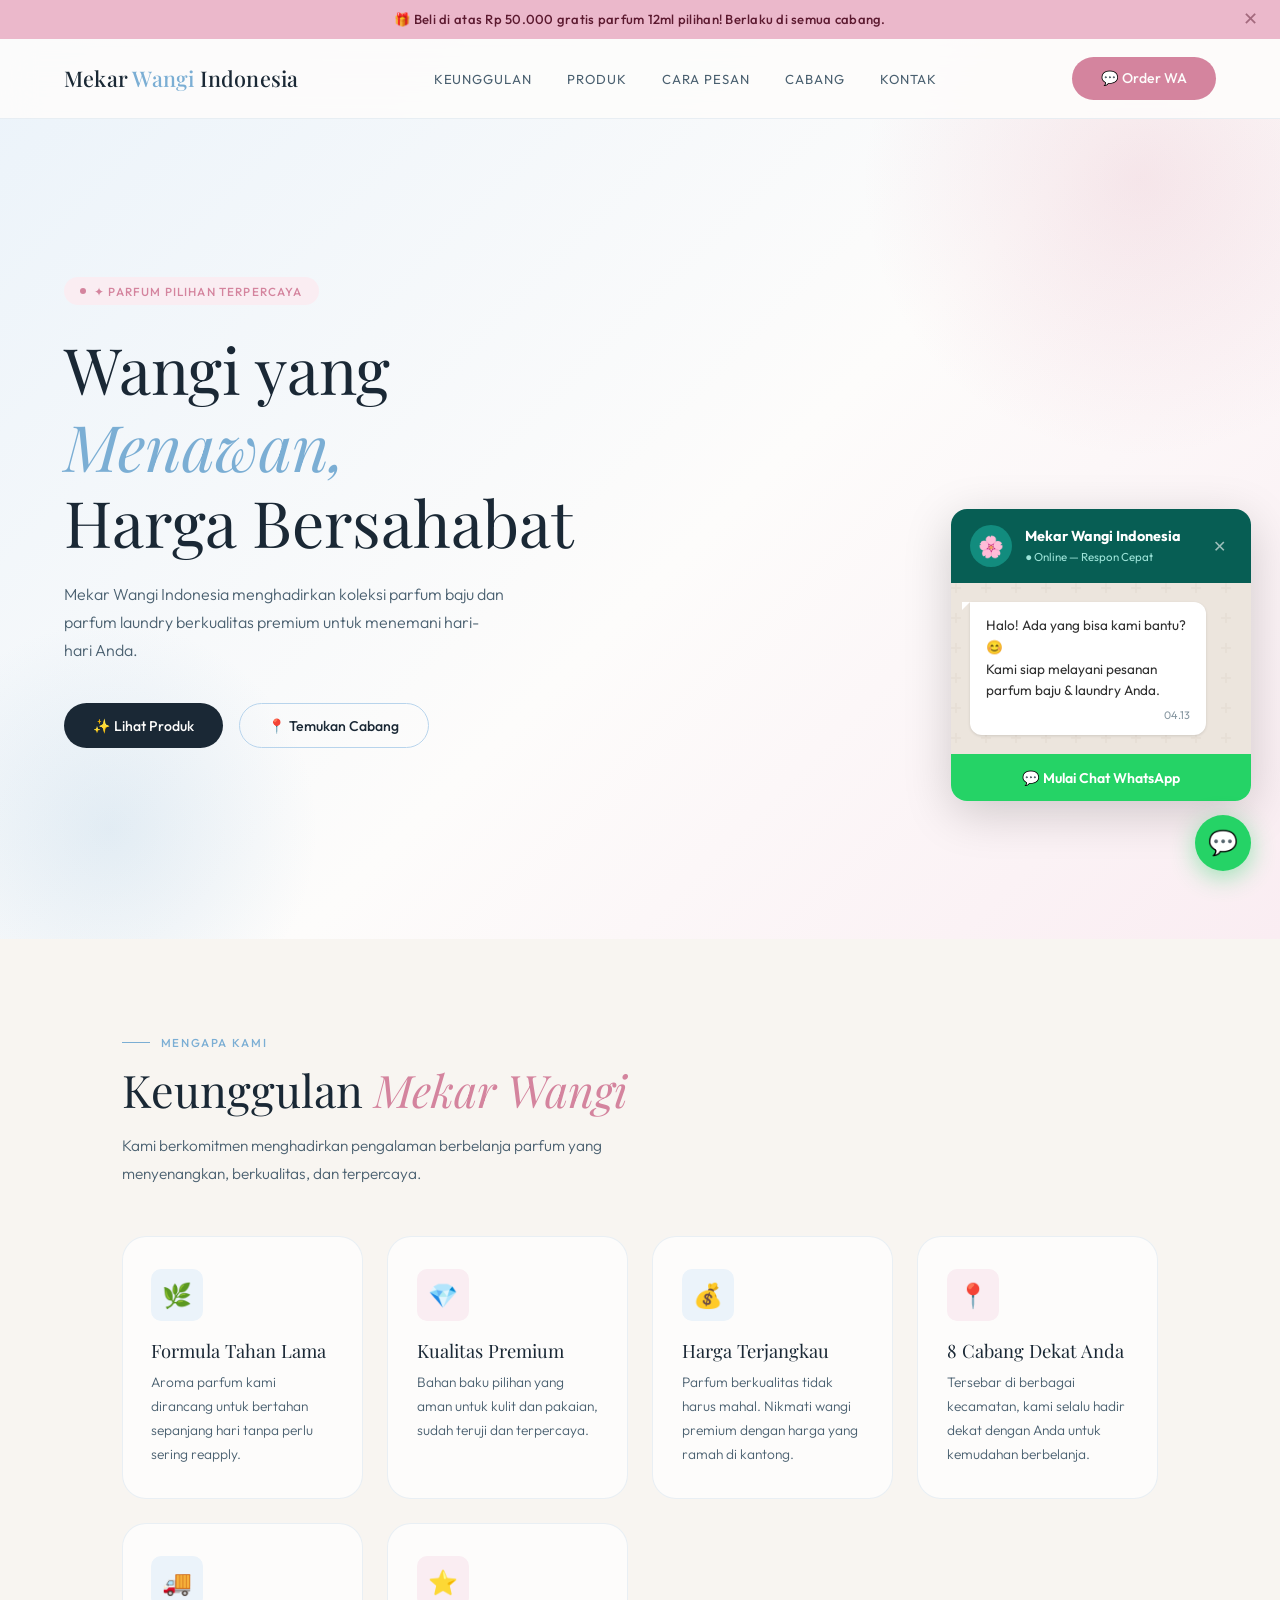
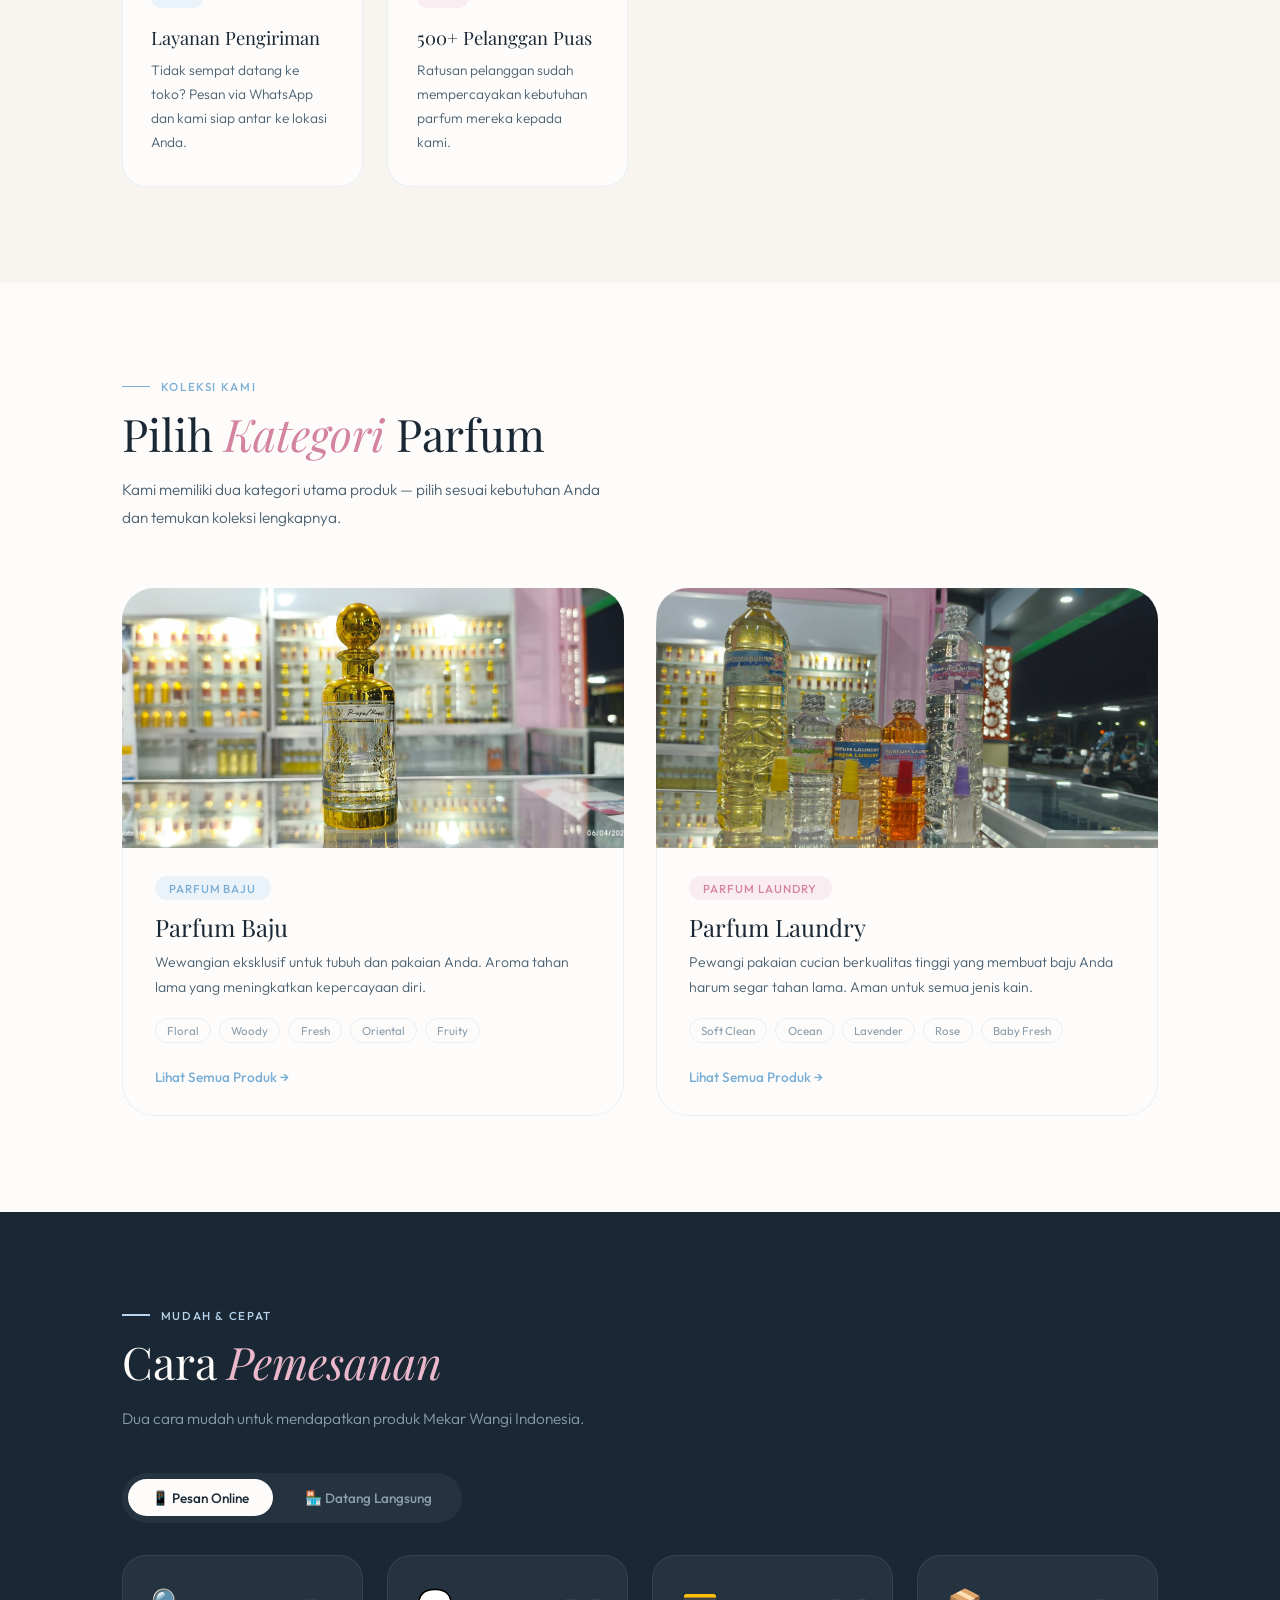
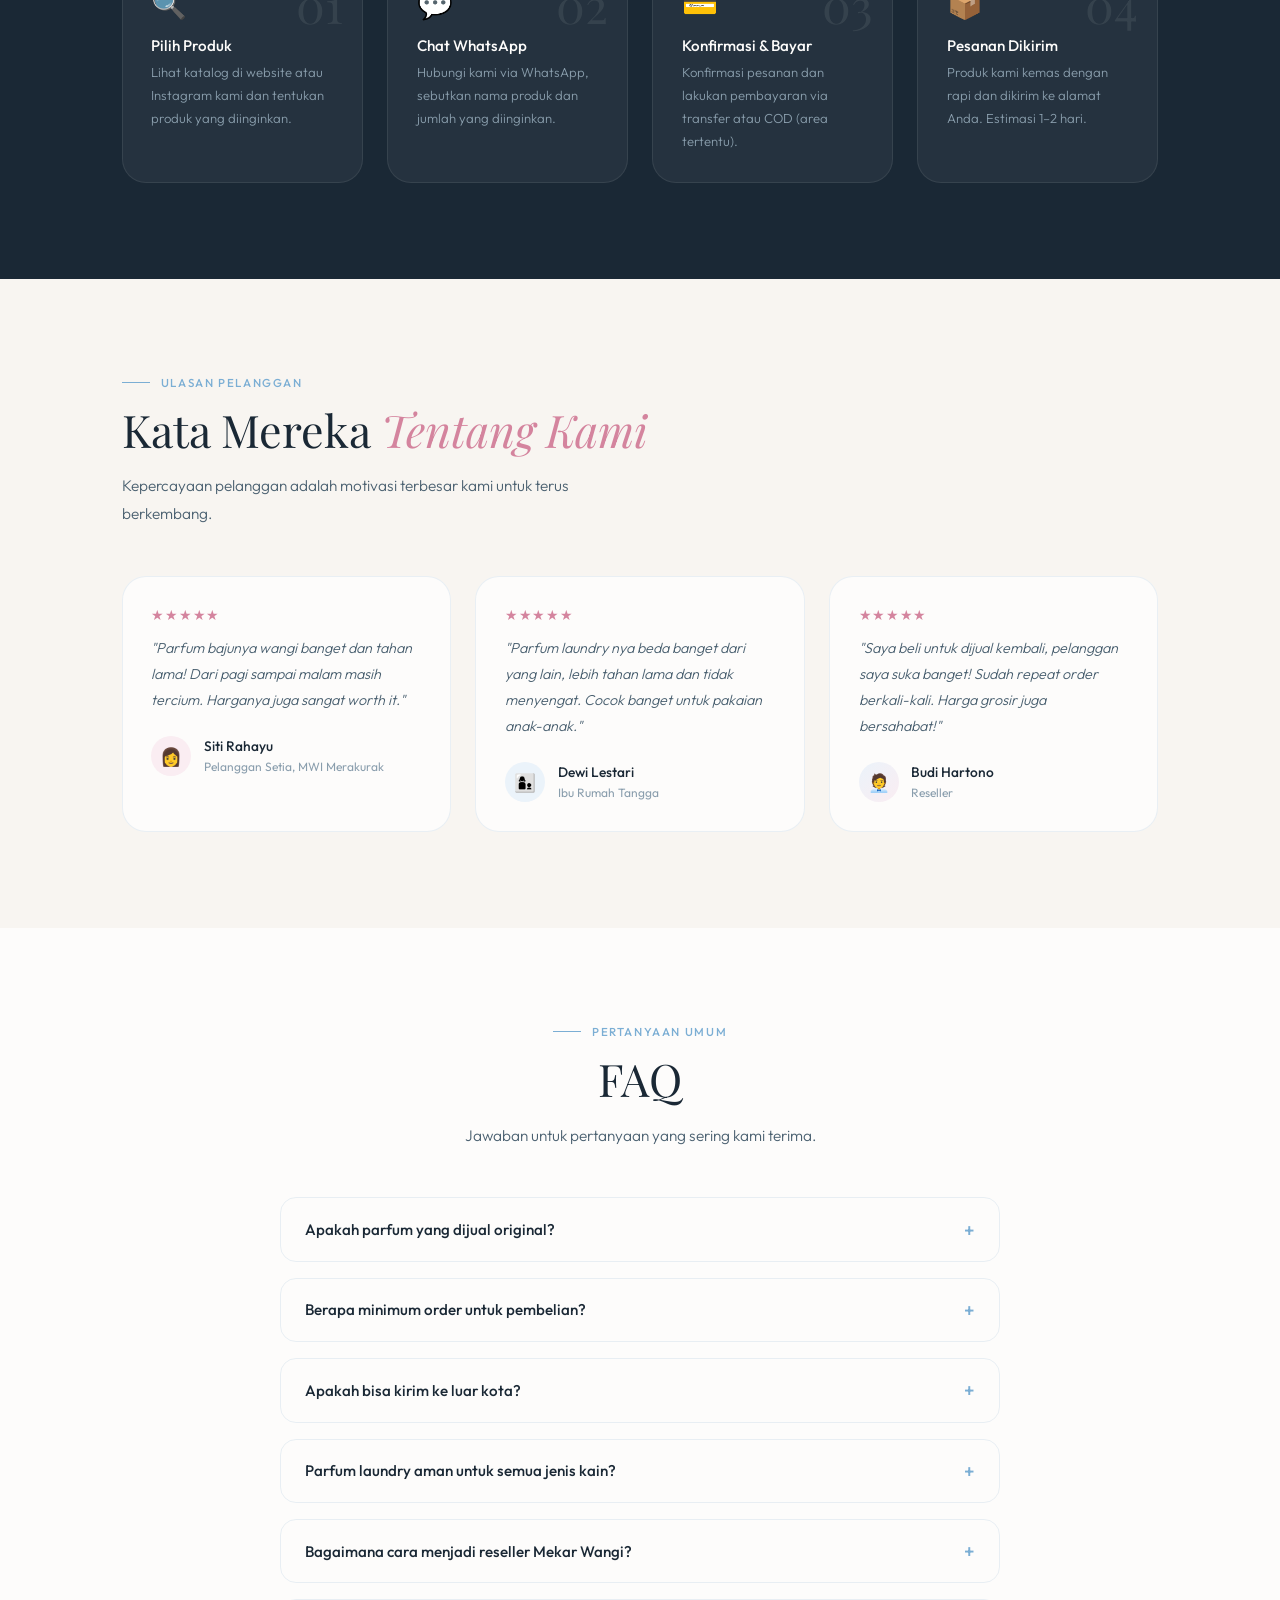
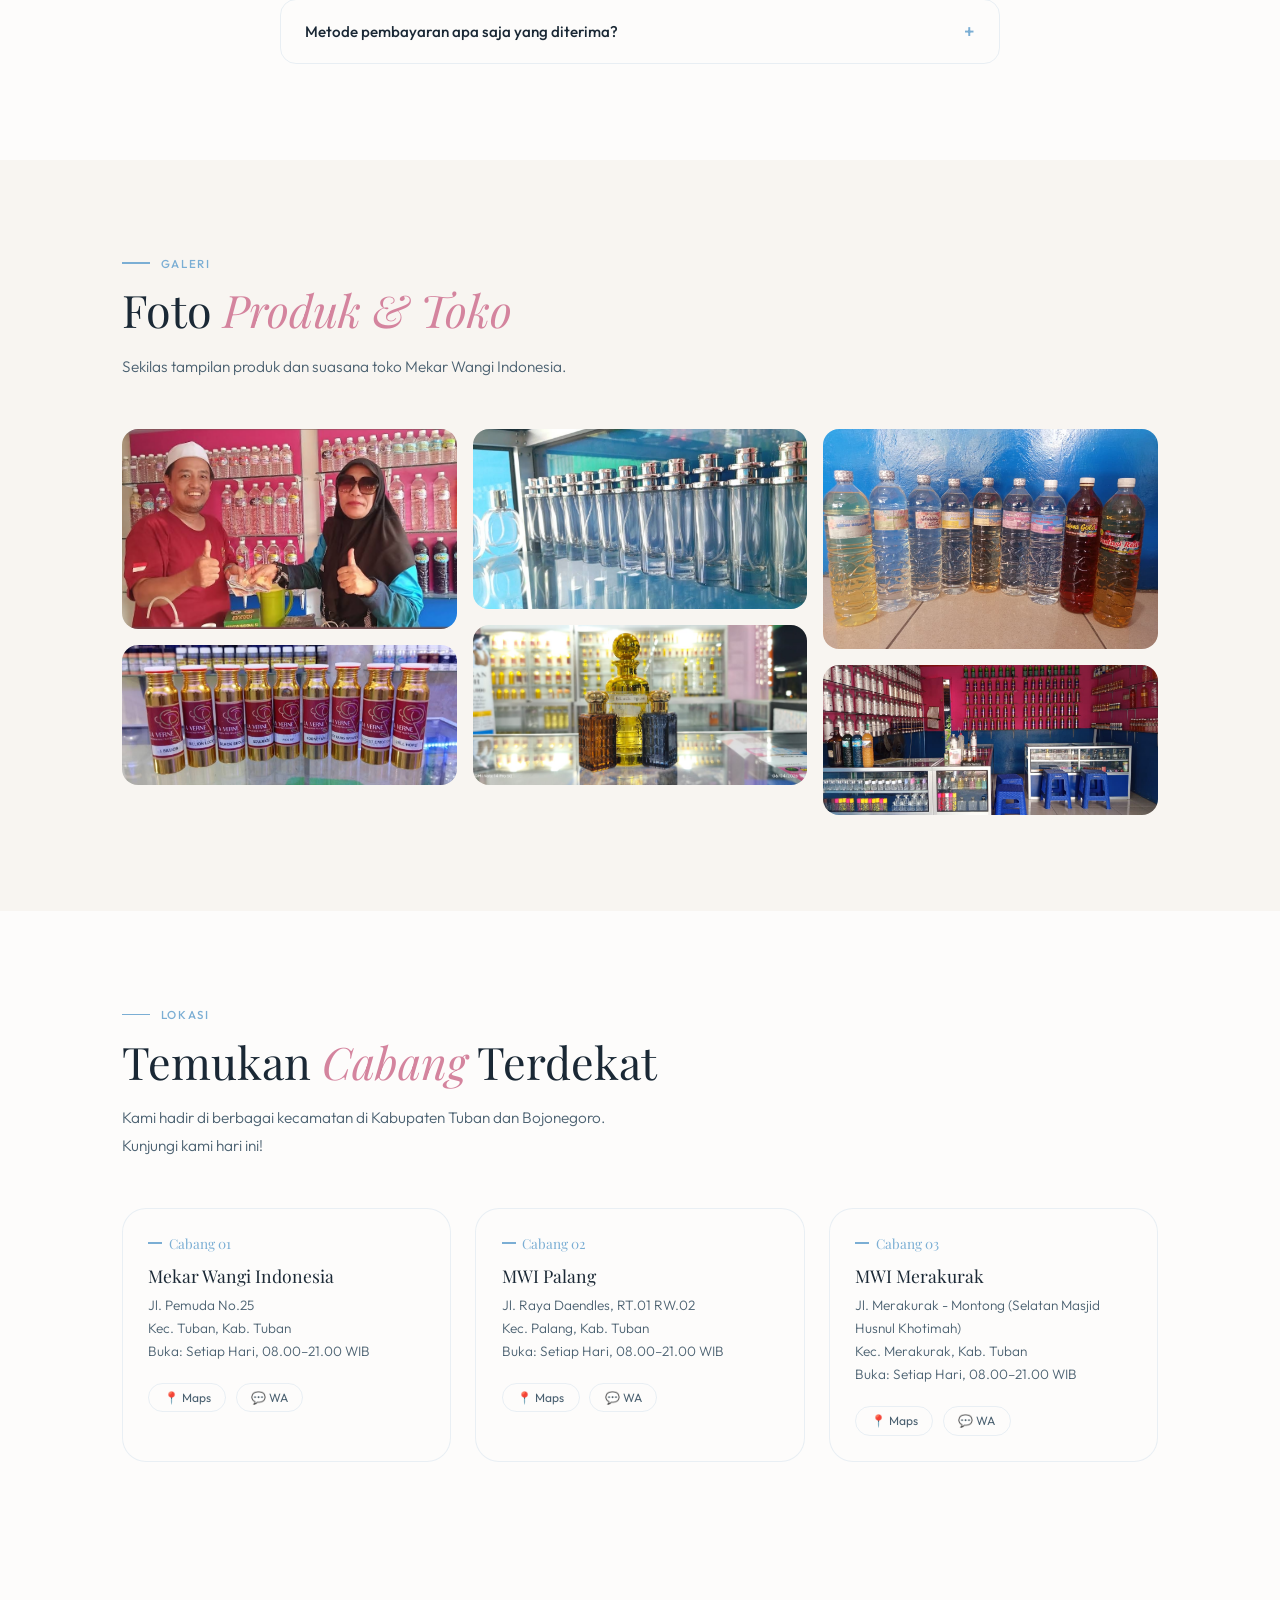
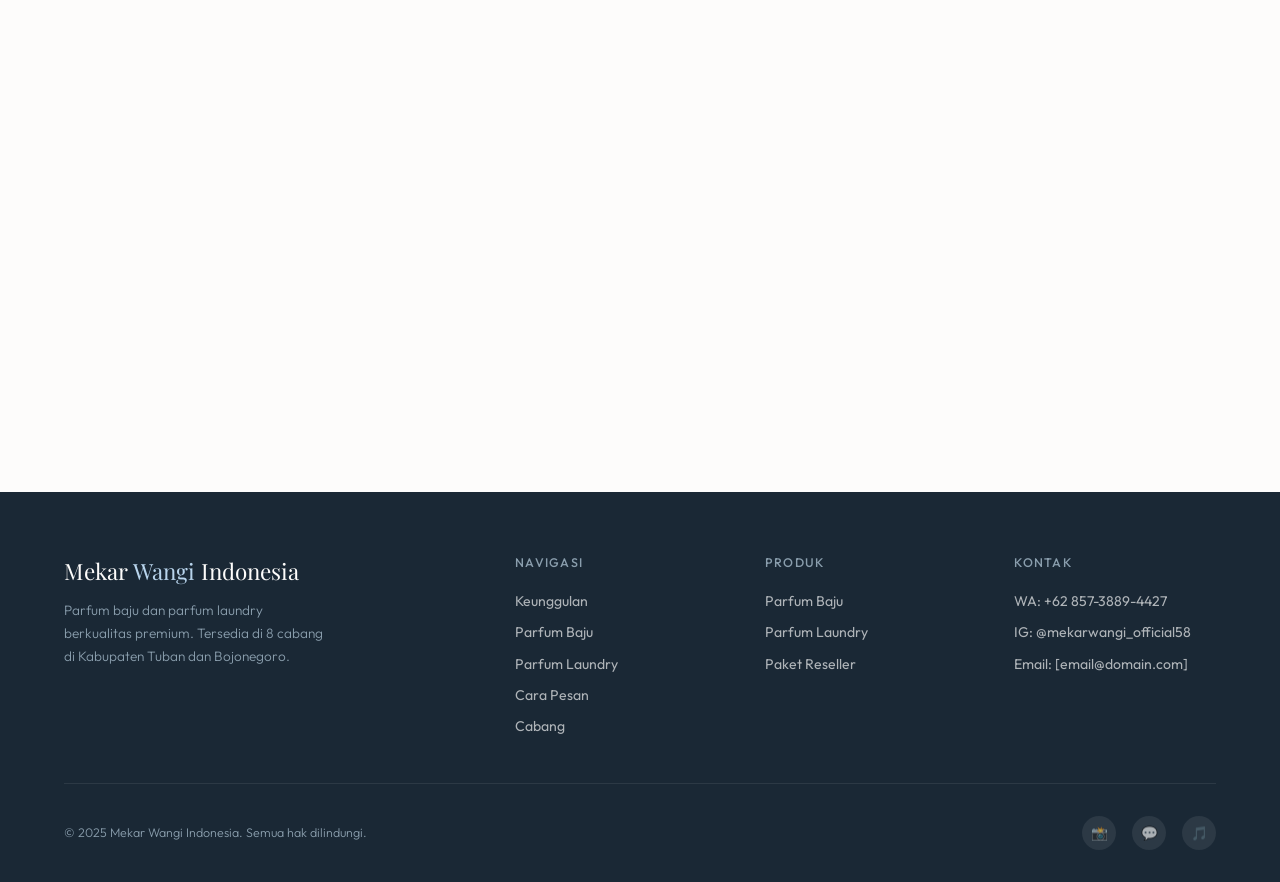
==== commit 106647e1: "tahap 1" ====
--- a/index.html
+++ b/index.html
@@ -3,16 +3,60 @@
   <head>
     <meta charset="UTF-8" />
     <meta name="viewport" content="width=device-width, initial-scale=1.0" />
+
+    <!-- ═══ SEO META TAGS ═══ -->
+    <title>Mekar Wangi Indonesia – Parfum Baju & Laundry Premium</title>
     <meta
       name="description"
-      content="Mekar Wangi Indonesia – Toko parfum baju dan parfum laundry premium. Tersedia di 8 cabang. Wangi tahan lama, harga terjangkau."
+      content="Mekar Wangi Indonesia – Toko parfum baju dan parfum laundry premium. Aroma tahan lama, harga terjangkau. Tersedia di 8 cabang di Kabupaten [Nama Kabupaten]."
     />
     <meta
       name="keywords"
-      content="parfum baju, parfum laundry, pewangi pakaian, toko parfum, Mekar Wangi Indonesia"
+      content="parfum baju, parfum laundry, pewangi pakaian, toko parfum, Mekar Wangi Indonesia, parfum murah, pewangi cucian"
     />
-    <title>Mekar Wangi Indonesia – Parfum Baju & Laundry Premium</title>
+    <meta name="author" content="Mekar Wangi Indonesia" />
+    <link rel="canonical" href="https://www.mekwangiindonesia.com/" />
+
+    <!-- ═══ OPEN GRAPH — untuk preview link di WhatsApp, Facebook, dll ═══ -->
+    <!-- CARA EDIT: Ganti URL gambar di bawah dengan foto produk/toko Anda yang sudah diupload -->
+    <meta property="og:type" content="website" />
+    <meta property="og:site_name" content="Mekar Wangi Indonesia" />
+    <meta
+      property="og:title"
+      content="Mekar Wangi Indonesia – Parfum Baju & Laundry Premium"
+    />
+    <meta
+      property="og:description"
+      content="Toko parfum baju dan parfum laundry berkualitas premium. Aroma tahan lama, harga bersahabat. Tersedia di 8 cabang!"
+    />
+    <meta
+      property="og:image"
+      content="https://www.mekwangiindonesia.com/images/og-image.jpg"
+    />
+    <!-- ↑ GANTI: upload foto ke folder images/ lalu sesuaikan nama filenya -->
+    <meta property="og:image:width" content="1200" />
+    <meta property="og:image:height" content="630" />
+    <meta property="og:url" content="https://www.mekwangiindonesia.com/" />
+    <meta property="og:locale" content="id_ID" />
+
+    <!-- ═══ TWITTER CARD ═══ -->
+    <meta name="twitter:card" content="summary_large_image" />
+    <meta
+      name="twitter:title"
+      content="Mekar Wangi Indonesia – Parfum Baju & Laundry Premium"
+    />
+    <meta
+      name="twitter:description"
+      content="Toko parfum baju dan parfum laundry berkualitas premium. Tersedia di 8 cabang!"
+    />
+    <meta
+      name="twitter:image"
+      content="https://www.mekwangiindonesia.com/images/og-image.jpg"
+    />
+
+    <!-- ═══ STYLESHEET ═══ -->
     <link rel="stylesheet" href="css/style.css" />
+
     <style>
       /* ── HERO ── */
       #hero {
@@ -177,7 +221,7 @@
         color: var(--muted);
       }
 
-      /* ── WHY US ── */
+      /* ── KEUNGGULAN ── */
       #keunggulan {
         padding: 6rem 5%;
         background: var(--cream);
@@ -242,17 +286,15 @@
         color: var(--mid);
       }
 
-      /* ── KATEGORI PRODUK ── */
+      /* ── PRODUK KATEGORI ── */
       #produk {
         padding: 6rem 5%;
-      }
-      .produk-header {
-        margin-bottom: 3.5rem;
       }
       .kategori-grid {
         display: grid;
         grid-template-columns: 1fr 1fr;
         gap: 2rem;
+        margin-top: 3.5rem;
       }
       .kategori-card {
         border-radius: var(--radius-xl);
@@ -268,17 +310,18 @@
       }
       .kategori-bg {
         height: 260px;
-        display: flex;
-        align-items: center;
-        justify-content: center;
-        font-size: 5rem;
-        position: relative;
-      }
-      .kategori-bg.biru {
-        background: linear-gradient(135deg, var(--blue-pale), var(--blue-soft));
-      }
-      .kategori-bg.pink {
-        background: linear-gradient(135deg, var(--pink-pale), var(--pink-soft));
+        overflow: hidden;
+      }
+      .kategori-bg img {
+        width: 100%;
+        height: 100%;
+        object-fit: cover;
+        object-position: center;
+        display: block;
+        transition: transform 0.4s ease;
+      }
+      .kategori-card:hover .kategori-bg img {
+        transform: scale(1.05);
       }
       .kategori-body {
         padding: 1.8rem 2rem;
@@ -386,7 +429,6 @@
       .cara-step-num {
         font-family: var(--ff-display);
         font-size: 3rem;
-        font-weight: 400;
         color: rgba(255, 255, 255, 0.08);
         position: absolute;
         top: 1rem;
@@ -554,42 +596,38 @@
         overflow: hidden;
         cursor: pointer;
         transition: var(--transition);
-        position: relative;
       }
       .galeri-item:hover {
         transform: scale(1.02);
         box-shadow: var(--shadow-md);
       }
-      .galeri-placeholder {
-        display: flex;
-        align-items: center;
-        justify-content: center;
-        font-size: 3rem;
-        border-radius: var(--radius-md);
+      .galeri-item img {
+        width: 100%;
+        height: 100%;
+        object-fit: cover;
+        display: block;
+        transition: transform 0.4s ease;
+      }
+      .galeri-item:hover img {
+        transform: scale(1.05);
       }
       .gal-1 {
         height: 200px;
-        background: linear-gradient(135deg, var(--blue-pale), var(--blue-soft));
       }
       .gal-2 {
         height: 140px;
-        background: linear-gradient(135deg, var(--pink-pale), var(--pink-soft));
       }
       .gal-3 {
         height: 180px;
-        background: linear-gradient(135deg, var(--blue-soft), var(--pink-soft));
       }
       .gal-4 {
         height: 160px;
-        background: linear-gradient(135deg, var(--pink-pale), var(--blue-pale));
       }
       .gal-5 {
         height: 220px;
-        background: linear-gradient(135deg, var(--blue-pale), var(--blue-soft));
       }
       .gal-6 {
         height: 150px;
-        background: linear-gradient(135deg, var(--pink-soft), var(--pink-pale));
       }
       .galeri-note {
         text-align: center;
@@ -624,7 +662,6 @@
         font-family: var(--ff-display);
         font-size: 0.85rem;
         color: var(--blue);
-        font-weight: 400;
         margin-bottom: 0.8rem;
         display: flex;
         align-items: center;
@@ -709,7 +746,7 @@
     </style>
   </head>
   <body>
-    <!-- ═══ NAVBAR ═══ -->
+    <!-- NAVBAR -->
     <nav class="navbar" id="navbar">
       <a href="index.html" class="nav-logo"
         >Mekar <span>Wangi</span> Indonesia</a
@@ -723,7 +760,7 @@
       </ul>
       <div class="nav-cta">
         <a
-          href="https://wa.me/628123456789"
+          href="https://wa.me/6285738894427"
           class="btn btn-pink"
           target="_blank"
           >💬 Order WA</a
@@ -734,7 +771,7 @@
       </div>
     </nav>
 
-    <!-- ═══ HERO ═══ -->
+    <!-- HERO -->
     <section id="hero">
       <div class="hero-blob1"></div>
       <div class="hero-blob2"></div>
@@ -763,14 +800,13 @@
             <p>Parfum Laundry</p>
           </div>
           <div class="hero-pill">
-            <strong>8</strong>
-            <span>Cabang Tersebar</span>
+            <strong>8</strong><span>Cabang Tersebar</span>
           </div>
         </div>
       </div>
     </section>
 
-    <!-- ═══ KEUNGGULAN ═══ -->
+    <!-- KEUNGGULAN -->
     <section id="keunggulan">
       <div class="container">
         <div class="section-eyebrow anim">Mengapa Kami</div>
@@ -826,7 +862,7 @@
             <div class="kgl-icon pink">⭐</div>
             <h3>500+ Pelanggan Puas</h3>
             <p>
-              Ribuan pelanggan sudah mempercayakan kebutuhan parfum mereka
+              Ratusan pelanggan sudah mempercayakan kebutuhan parfum mereka
               kepada kami.
             </p>
           </div>
@@ -834,22 +870,27 @@
       </div>
     </section>
 
-    <!-- ═══ PRODUK ═══ -->
+    <!-- PRODUK -->
     <section id="produk">
       <div class="container">
-        <div class="produk-header">
-          <div class="section-eyebrow anim">Koleksi Kami</div>
-          <h2 class="section-title anim delay-1">
-            Pilih <em>Kategori</em> Parfum
-          </h2>
-          <p class="section-desc anim delay-2">
-            Kami memiliki dua kategori utama produk — pilih sesuai kebutuhan
-            Anda dan temukan koleksi lengkapnya.
-          </p>
-        </div>
+        <div class="section-eyebrow anim">Koleksi Kami</div>
+        <h2 class="section-title anim delay-1">
+          Pilih <em>Kategori</em> Parfum
+        </h2>
+        <p class="section-desc anim delay-2">
+          Kami memiliki dua kategori utama produk — pilih sesuai kebutuhan Anda
+          dan temukan koleksi lengkapnya.
+        </p>
         <div class="kategori-grid">
           <a href="parfum-baju.html" class="kategori-card anim delay-1">
-            <div class="kategori-bg biru">🌸</div>
+            <div class="kategori-bg">
+              <!-- GANTI: ganti nama file sesuai foto Anda di folder images/ -->
+              <img
+                src="images/kategori-parfum-baju.jpeg"
+                alt="Parfum Baju Mekar Wangi Indonesia"
+                loading="lazy"
+              />
+            </div>
             <div class="kategori-body">
               <div class="tag tag-blue" style="margin-bottom: 0.8rem">
                 Parfum Baju
@@ -867,15 +908,22 @@
             </div>
           </a>
           <a href="parfum-laundry.html" class="kategori-card anim delay-2">
-            <div class="kategori-bg pink">🫧</div>
+            <div class="kategori-bg">
+              <!-- GANTI: ganti nama file sesuai foto Anda di folder images/ -->
+              <img
+                src="images/kategori-parfum-laundry.jpeg"
+                alt="Parfum Laundry Mekar Wangi Indonesia"
+                loading="lazy"
+              />
+            </div>
             <div class="kategori-body">
               <div class="tag tag-pink" style="margin-bottom: 0.8rem">
                 Parfum Laundry
               </div>
               <h3>Parfum Laundry</h3>
               <p>
-                Pewangi pakaian cucian yang membuat baju Anda harum segar setiap
-                saat. Aman untuk semua jenis kain.
+                Pewangi pakaian cucian berkualitas tinggi yang membuat baju Anda
+                harum segar tahan lama. Aman untuk semua jenis kain.
               </p>
               <div class="kategori-preview">
                 <span>Soft Clean</span><span>Ocean</span><span>Lavender</span
@@ -888,7 +936,7 @@
       </div>
     </section>
 
-    <!-- ═══ CARA PESAN ═══ -->
+    <!-- CARA PESAN -->
     <section id="cara-pesan">
       <div class="container">
         <div class="section-eyebrow anim">Mudah & Cepat</div>
@@ -910,8 +958,8 @@
             <div class="cara-step-icon">🔍</div>
             <h4>Pilih Produk</h4>
             <p>
-              Lihat katalog produk kami di website atau Instagram. Tentukan
-              produk yang Anda inginkan.
+              Lihat katalog di website atau Instagram kami dan tentukan produk
+              yang diinginkan.
             </p>
           </div>
           <div class="cara-step">
@@ -919,7 +967,7 @@
             <div class="cara-step-icon">💬</div>
             <h4>Chat WhatsApp</h4>
             <p>
-              Hubungi kami via WhatsApp, sebutkan produk dan jumlah yang
+              Hubungi kami via WhatsApp, sebutkan nama produk dan jumlah yang
               diinginkan.
             </p>
           </div>
@@ -948,8 +996,8 @@
             <div class="cara-step-icon">📍</div>
             <h4>Temukan Cabang Terdekat</h4>
             <p>
-              Cek daftar cabang kami di bagian bawah halaman ini dan pilih yang
-              paling dekat dari lokasi Anda.
+              Cek daftar 8 cabang kami di bawah dan pilih yang paling dekat dari
+              Anda.
             </p>
           </div>
           <div class="cara-step">
@@ -957,8 +1005,8 @@
             <div class="cara-step-icon">🚗</div>
             <h4>Kunjungi Toko</h4>
             <p>
-              Datang langsung ke toko kami. Kami buka Senin–Sabtu pukul
-              08.00–20.00 WIB.
+              Datang langsung ke toko kami. Buka Senin–Sabtu pukul 08.00–20.00
+              WIB.
             </p>
           </div>
           <div class="cara-step">
@@ -966,7 +1014,7 @@
             <div class="cara-step-icon">👃</div>
             <h4>Coba & Pilih</h4>
             <p>
-              Rasakan langsung aroma produk kami. Tim kami siap membantu Anda
+              Rasakan langsung aroma produk kami. Tim kami siap membantu
               menemukan parfum yang tepat.
             </p>
           </div>
@@ -975,15 +1023,15 @@
             <div class="cara-step-icon">🛍️</div>
             <h4>Bayar & Bawa Pulang</h4>
             <p>
-              Bayar di kasir dan bawa pulang produk pilihan Anda. Terima kasih
-              sudah berkunjung!
+              Bayar di kasir dan bawa pulang. Beli di atas Rp 50.000? Ada bonus
+              parfum 12ml pilihan!
             </p>
           </div>
         </div>
       </div>
     </section>
 
-    <!-- ═══ TESTIMONI ═══ -->
+    <!-- TESTIMONI -->
     <section id="testimoni">
       <div class="container">
         <div class="section-eyebrow anim">Ulasan Pelanggan</div>
@@ -999,43 +1047,40 @@
             <div class="testi-stars">★★★★★</div>
             <blockquote>
               "Parfum bajunya wangi banget dan tahan lama! Dari pagi sampai
-              malam masih tercium. Harganya juga sangat worth it, sudah jadi
-              langganan tetap saya."
+              malam masih tercium. Harganya juga sangat worth it."
             </blockquote>
             <div class="testi-user">
               <div class="testi-avatar av-pink">👩</div>
               <div>
-                <strong>Siti Rahayu</strong>
-                <span>Pelanggan Setia, Cabang [Nama Kecamatan]</span>
+                <strong>Siti Rahayu</strong
+                ><span>Pelanggan Setia, MWI Merakurak</span>
               </div>
             </div>
           </div>
           <div class="testi-card anim delay-2">
             <div class="testi-stars">★★★★★</div>
             <blockquote>
-              "Parfum laundry-nya beda banget dari yang lain, lebih tahan lama
-              dan tidak menyengat. Cocok banget untuk pakaian anak-anak saya."
+              "Parfum laundry nya beda banget dari yang lain, lebih tahan lama
+              dan tidak menyengat. Cocok banget untuk pakaian anak-anak."
             </blockquote>
             <div class="testi-user">
               <div class="testi-avatar av-blue">👩‍👦</div>
               <div>
-                <strong>Dewi Lestari</strong>
-                <span>Ibu Rumah Tangga, [Nama Kota]</span>
+                <strong>Dewi Lestari</strong
+                ><span>Ibu Rumah Tangga</span>
               </div>
             </div>
           </div>
           <div class="testi-card anim delay-3">
             <div class="testi-stars">★★★★★</div>
             <blockquote>
-              "Saya beli untuk dijual kembali di warung. Pelanggan saya suka
-              banget, sudah repeat order berkali-kali. Harga grosir juga
-              bersahabat!"
+              "Saya beli untuk dijual kembali, pelanggan saya suka banget! Sudah
+              repeat order berkali-kali. Harga grosir juga bersahabat!"
             </blockquote>
             <div class="testi-user">
               <div class="testi-avatar av-mix">🧑‍💼</div>
               <div>
-                <strong>Budi Hartono</strong>
-                <span>Reseller, [Nama Kota]</span>
+                <strong>Budi Hartono</strong><span>Reseller</span>
               </div>
             </div>
           </div>
@@ -1043,22 +1088,11 @@
       </div>
     </section>
 
-    <!-- ═══ FAQ ═══ -->
+    <!-- FAQ -->
     <section id="faq">
       <div class="container">
         <div style="text-align: center; margin-bottom: 3rem">
-          <div
-            class="section-eyebrow anim"
-            style="justify-content: center; gap: 0.7rem"
-          >
-            <span
-              style="
-                width: 28px;
-                height: 1.5px;
-                background: var(--blue);
-                display: inline-block;
-              "
-            ></span>
+          <div class="section-eyebrow anim" style="justify-content: center">
             Pertanyaan Umum
           </div>
           <h2 class="section-title anim delay-1">FAQ</h2>
@@ -1074,8 +1108,7 @@
             </button>
             <div class="faq-a">
               Ya, semua produk kami adalah original dan telah melalui proses
-              seleksi kualitas yang ketat. Kami berkomitmen untuk hanya menjual
-              produk yang aman dan berkualitas tinggi untuk pelanggan kami.
+              seleksi kualitas yang ketat.
             </div>
           </div>
           <div class="faq-item anim delay-1">
@@ -1084,20 +1117,17 @@
               <span class="faq-icon">+</span>
             </button>
             <div class="faq-a">
-              Tidak ada minimum order untuk pembelian eceran. Untuk pembelian
-              grosir atau reseller, silakan hubungi kami via WhatsApp untuk
-              informasi lebih lanjut mengenai harga dan syaratnya.
+              Tidak ada minimum order untuk pembelian eceran. Untuk
+              grosir/reseller, hubungi kami via WhatsApp.
             </div>
           </div>
           <div class="faq-item anim delay-2">
             <button class="faq-q" onclick="toggleFaq(this)">
-              Apakah bisa kirim ke luar kota?
-              <span class="faq-icon">+</span>
+              Apakah bisa kirim ke luar kota? <span class="faq-icon">+</span>
             </button>
             <div class="faq-a">
               Ya, kami melayani pengiriman ke seluruh Indonesia melalui jasa
-              ekspedisi pilihan. Biaya pengiriman ditanggung pembeli dan akan
-              dikonfirmasi saat proses pemesanan.
+              ekspedisi pilihan.
             </div>
           </div>
           <div class="faq-item anim delay-3">
@@ -1107,8 +1137,7 @@
             </button>
             <div class="faq-a">
               Ya, parfum laundry kami diformulasikan khusus agar aman untuk
-              berbagai jenis kain termasuk kain sensitif seperti sutera dan wol.
-              Tidak meninggalkan noda dan tidak merusak warna pakaian.
+              berbagai jenis kain termasuk sutera dan wol.
             </div>
           </div>
           <div class="faq-item anim delay-4">
@@ -1117,10 +1146,8 @@
               <span class="faq-icon">+</span>
             </button>
             <div class="faq-a">
-              Kami membuka kesempatan kerjasama reseller! Hubungi kami via
-              WhatsApp dengan menyebutkan minat Anda sebagai reseller. Tim kami
-              akan menjelaskan sistem, harga, dan keuntungan yang bisa Anda
-              dapatkan.
+              Hubungi kami via WhatsApp dengan menyebut minat sebagai reseller.
+              Tim kami akan menjelaskan sistem dan keuntungannya.
             </div>
           </div>
           <div class="faq-item anim delay-5">
@@ -1129,16 +1156,15 @@
               <span class="faq-icon">+</span>
             </button>
             <div class="faq-a">
-              Kami menerima pembayaran tunai (untuk pembelian langsung di toko),
-              transfer bank, dan dompet digital seperti GoPay, OVO, dan Dana.
-              COD tersedia untuk area tertentu.
+              Tunai (di toko), transfer bank, dan dompet digital (GoPay, OVO,
+              Dana). COD tersedia untuk area tertentu.
             </div>
           </div>
         </div>
       </div>
     </section>
 
-    <!-- ═══ GALERI ═══ -->
+    <!-- GALERI -->
     <section id="galeri">
       <div class="container">
         <div class="section-eyebrow anim">Galeri</div>
@@ -1147,33 +1173,57 @@
           Sekilas tampilan produk dan suasana toko Mekar Wangi Indonesia.
         </p>
         <div class="galeri-grid anim delay-3">
-          <div class="galeri-item">
-            <div class="galeri-placeholder gal-1">🌸</div>
-          </div>
-          <div class="galeri-item">
-            <div class="galeri-placeholder gal-2">🫧</div>
-          </div>
-          <div class="galeri-item">
-            <div class="galeri-placeholder gal-3">✨</div>
-          </div>
-          <div class="galeri-item">
-            <div class="galeri-placeholder gal-4">🌺</div>
-          </div>
-          <div class="galeri-item">
-            <div class="galeri-placeholder gal-5">🌿</div>
-          </div>
-          <div class="galeri-item">
-            <div class="galeri-placeholder gal-6">💫</div>
-          </div>
-        </div>
+          <div class="galeri-item gal-1">
+            <img
+              src="images/galeri-1.jpeg"
+              alt="Galeri Mekar Wangi"
+              loading="lazy"
+            />
+          </div>
+          <div class="galeri-item gal-2">
+            <img
+              src="images/galeri-2.jpeg"
+              alt="Galeri Mekar Wangi"
+              loading="lazy"
+            />
+          </div>
+          <div class="galeri-item gal-3">
+            <img
+              src="images/galeri-3.jpeg"
+              alt="Galeri Mekar Wangi"
+              loading="lazy"
+            />
+          </div>
+          <div class="galeri-item gal-4">
+            <img
+              src="images/galeri-4.jpeg"
+              alt="Galeri Mekar Wangi"
+              loading="lazy"
+            />
+          </div>
+          <div class="galeri-item gal-5">
+            <img
+              src="images/galeri-5.jpeg"
+              alt="Galeri Mekar Wangi"
+              loading="lazy"
+            />
+          </div>
+          <div class="galeri-item gal-6">
+            <img
+              src="images/galeri-6.jpeg"
+              alt="Galeri Mekar Wangi"
+              loading="lazy"
+            />
+          </div>
+        <!-- </div>
         <p class="galeri-note anim">
-          📸 Ganti placeholder di atas dengan foto produk dan toko Anda yang
-          sebenarnya
+          📸 Ganti file di folder <code>images/</code> dengan nama:
+          galeri-1.jpg, galeri-2.jpg, ... galeri-6.jpg
         </p>
-      </div>
+      </div> -->
     </section>
 
-    <!-- ═══ CABANG ═══ -->
+    <!-- CABANG -->
     <section id="cabang">
       <div class="container">
         <div class="section-eyebrow anim">Lokasi</div>
@@ -1181,207 +1231,177 @@
           Temukan <em>Cabang</em> Terdekat
         </h2>
         <p class="section-desc anim delay-2">
-          Kami hadir di 8 kecamatan di Kabupaten [Nama Kabupaten]. Kunjungi kami
-          hari ini!
+          Kami hadir di berbagai kecamatan di Kabupaten Tuban dan Bojonegoro.
+          Kunjungi kami hari ini!
         </p>
         <div class="cabang-grid">
-          <!-- Cabang 1 -->
           <div class="cabang-card anim delay-1">
             <div class="cabang-num">Cabang 01</div>
-            <h4>Cabang [Nama Kecamatan 1]</h4>
+            <h4>Mekar Wangi Indonesia</h4>
             <address>
-              Jl. [Nama Jalan No. XX]<br />Kec. [Nama Kecamatan], Kab. [Nama
-              Kabupaten]<br />Buka: Senin–Sabtu, 08.00–20.00 WIB
+              Jl. Pemuda No.25<br />Kec. Tuban, Kab. Tuban<br />Buka: Setiap
+              Hari, 08.00–21.00 WIB
             </address>
             <div class="cabang-actions">
               <button
                 class="cabang-btn"
-                onclick="
-                  window.open('https://maps.google.com/?q=KOORDINAT_CABANG_1')
-                "
-              >
-                📍 Google Maps
+                onclick="window.open('https://maps.app.goo.gl/BYQp2A12GJ74Dg3J9?g_st=aw')"
+              >
+                📍 Maps</button
+              ><button
+                class="cabang-btn wa"
+                onclick="window.open('https://wa.me/6285738894427')"
+              >
+                💬 WA
               </button>
-              <button
-                class="cabang-btn wa"
-                onclick="window.open('https://wa.me/628123456789')"
-              >
-                💬 WhatsApp
-              </button>
-            </div>
-          </div>
-          <!-- Cabang 2 -->
+            </div>
+          </div>
           <div class="cabang-card anim delay-2">
             <div class="cabang-num">Cabang 02</div>
-            <h4>Cabang [Nama Kecamatan 2]</h4>
+            <h4>MWI Palang</h4>
             <address>
-              Jl. [Nama Jalan No. XX]<br />Kec. [Nama Kecamatan], Kab. [Nama
-              Kabupaten]<br />Buka: Senin–Sabtu, 08.00–20.00 WIB
+              Jl. Raya Daendles, RT.01 RW.02<br />Kec. Palang, Kab. Tuban<br />Buka: Setiap
+              Hari, 08.00–21.00 WIB
             </address>
             <div class="cabang-actions">
               <button
                 class="cabang-btn"
-                onclick="
-                  window.open('https://maps.google.com/?q=KOORDINAT_CABANG_2')
-                "
-              >
-                📍 Google Maps
+                onclick="window.open('https://maps.app.goo.gl/LyUUJzrJ6nDyxxki7?g_st=aw')"
+              >
+                📍 Maps</button
+              ><button
+                class="cabang-btn wa"
+                onclick="window.open('https://wa.me/6285738894427')"
+              >
+                💬 WA
               </button>
-              <button
-                class="cabang-btn wa"
-                onclick="window.open('https://wa.me/628123456789')"
-              >
-                💬 WhatsApp
-              </button>
-            </div>
-          </div>
-          <!-- Cabang 3 -->
+            </div>
+          </div>
           <div class="cabang-card anim delay-3">
             <div class="cabang-num">Cabang 03</div>
-            <h4>Cabang [Nama Kecamatan 3]</h4>
+            <h4>MWI Merakurak</h4>
             <address>
-              Jl. [Nama Jalan No. XX]<br />Kec. [Nama Kecamatan], Kab. [Nama
-              Kabupaten]<br />Buka: Senin–Sabtu, 08.00–20.00 WIB
+              Jl. Merakurak - Montong (Selatan Masjid Husnul Khotimah)<br />Kec.
+              Merakurak, Kab. Tuban<br />Buka: Setiap Hari, 08.00–21.00 WIB
             </address>
             <div class="cabang-actions">
               <button
                 class="cabang-btn"
-                onclick="
-                  window.open('https://maps.google.com/?q=KOORDINAT_CABANG_3')
-                "
-              >
-                📍 Google Maps
+                onclick="window.open('https://maps.app.goo.gl/YKcUuo8dj2esEuTB7?g_st=aw')"
+              >
+                📍 Maps</button
+              ><button
+                class="cabang-btn wa"
+                onclick="window.open('https://wa.me/6285738894427')"
+              >
+                💬 WA
               </button>
-              <button
-                class="cabang-btn wa"
-                onclick="window.open('https://wa.me/628123456789')"
-              >
-                💬 WhatsApp
-              </button>
-            </div>
-          </div>
-          <!-- Cabang 4 -->
+            </div>
+          </div>
           <div class="cabang-card anim delay-4">
             <div class="cabang-num">Cabang 04</div>
-            <h4>Cabang [Nama Kecamatan 4]</h4>
+            <h4>MWI Glodog</h4>
             <address>
-              Jl. [Nama Jalan No. XX]<br />Kec. [Nama Kecamatan], Kab. [Nama
-              Kabupaten]<br />Buka: Senin–Sabtu, 08.00–20.00 WIB
+              Jl. Raya Daendles (Depan Gapura Glodog)<br />Kec. Palang, Kab. Tuban<br />Buka: Setiap
+              Hari, 08.00–21.00 WIB
             </address>
             <div class="cabang-actions">
               <button
                 class="cabang-btn"
-                onclick="
-                  window.open('https://maps.google.com/?q=KOORDINAT_CABANG_4')
-                "
-              >
-                📍 Google Maps
+                onclick="window.open('https://maps.app.goo.gl/pjAQqqLtR38WsxiM8?g_st=aw')"
+              >
+                📍 Maps</button
+              ><button
+                class="cabang-btn wa"
+                onclick="window.open('https://wa.me/6285738894427')"
+              >
+                💬 WA
               </button>
-              <button
-                class="cabang-btn wa"
-                onclick="window.open('https://wa.me/628123456789')"
-              >
-                💬 WhatsApp
-              </button>
-            </div>
-          </div>
-          <!-- Cabang 5 -->
+            </div>
+          </div>
           <div class="cabang-card anim delay-5">
             <div class="cabang-num">Cabang 05</div>
-            <h4>Cabang [Nama Kecamatan 5]</h4>
+            <h4>MWI Grabagan</h4>
             <address>
-              Jl. [Nama Jalan No. XX]<br />Kec. [Nama Kecamatan], Kab. [Nama
-              Kabupaten]<br />Buka: Senin–Sabtu, 08.00–20.00 WIB
+              <address>
+              Jl. Grabagan (Depan Kantor Kecamatan Grabagan)<br />Kec. Grabagan,
+              Kab. Tuban<br />Buka: Setiap Hari, 08.00–21.00 WIB
+            </address>
             </address>
             <div class="cabang-actions">
               <button
                 class="cabang-btn"
-                onclick="
-                  window.open('https://maps.google.com/?q=KOORDINAT_CABANG_5')
-                "
-              >
-                📍 Google Maps
+                onclick="window.open('https://maps.app.goo.gl/nmqJeZGAMhKJPj6w6?g_st=aw')"
+              >
+                📍 Maps</button
+              ><button
+                class="cabang-btn wa"
+                onclick="window.open('https://wa.me/6285738894427')"
+              >
+                💬 WA
               </button>
-              <button
-                class="cabang-btn wa"
-                onclick="window.open('https://wa.me/628123456789')"
-              >
-                💬 WhatsApp
-              </button>
-            </div>
-          </div>
-          <!-- Cabang 6 -->
+            </div>
+          </div>
           <div class="cabang-card anim">
             <div class="cabang-num">Cabang 06</div>
-            <h4>Cabang [Nama Kecamatan 6]</h4>
+            <h4>MWI Soko</h4>
             <address>
-              Jl. [Nama Jalan No. XX]<br />Kec. [Nama Kecamatan], Kab. [Nama
-              Kabupaten]<br />Buka: Senin–Sabtu, 08.00–20.00 WIB
+              Jl. Raya Soko - Rengel<br />Kec. Soko, Kab. Tuban<br />Buka: Setiap
+              Hari, 08.00–21.00 WIB
             </address>
             <div class="cabang-actions">
               <button
                 class="cabang-btn"
-                onclick="
-                  window.open('https://maps.google.com/?q=KOORDINAT_CABANG_6')
-                "
-              >
-                📍 Google Maps
+                onclick="window.open('https://maps.app.goo.gl/jWsf47yk1s4d5ZLK7?g_st=aw')"
+              >
+                📍 Maps</button
+              ><button
+                class="cabang-btn wa"
+                onclick="window.open('https://wa.me/6285738894427')"
+              >
+                💬 WA
               </button>
-              <button
-                class="cabang-btn wa"
-                onclick="window.open('https://wa.me/628123456789')"
-              >
-                💬 WhatsApp
-              </button>
-            </div>
-          </div>
-          <!-- Cabang 7 -->
+            </div>
+          </div>
           <div class="cabang-card anim delay-1">
             <div class="cabang-num">Cabang 07</div>
-            <h4>Cabang [Nama Kecamatan 7]</h4>
+            <h4>MWI Kanor</h4>
             <address>
-              Jl. [Nama Jalan No. XX]<br />Kec. [Nama Kecamatan], Kab. [Nama
-              Kabupaten]<br />Buka: Senin–Sabtu, 08.00–20.00 WIB
+            Jl. Raya Kanor - Bojonegoro<br />Kec. Kanor, Kab. Bojonegoro<br />Buka: Setiap
+                  Hari, 08.00–21.00 WIB
             </address>
             <div class="cabang-actions">
               <button
                 class="cabang-btn"
-                onclick="
-                  window.open('https://maps.google.com/?q=KOORDINAT_CABANG_7')
-                "
-              >
-                📍 Google Maps
+                onclick="window.open('https://maps.app.goo.gl/hVhsqRZX1wdJVpfJ6?g_st=aw')"
+              >
+                📍 Maps</button
+              ><button
+                class="cabang-btn wa"
+                onclick="window.open('https://wa.me/6285738894427')"
+              >
+                💬 WA
               </button>
-              <button
-                class="cabang-btn wa"
-                onclick="window.open('https://wa.me/628123456789')"
-              >
-                💬 WhatsApp
-              </button>
-            </div>
-          </div>
-          <!-- Cabang 8 -->
+            </div>
+          </div>
           <div class="cabang-card anim delay-2">
             <div class="cabang-num">Cabang 08</div>
-            <h4>Cabang [Nama Kecamatan 8]</h4>
+            <h4>MWI Bravo</h4>
             <address>
-              Jl. [Nama Jalan No. XX]<br />Kec. [Nama Kecamatan], Kab. [Nama
-              Kabupaten]<br />Buka: Senin–Sabtu, 08.00–20.00 WIB
+              Jl. Hayam Wuruk (Bravo Baru)<br />Kec. Semanding, Kab. Tuban<br />Buka:
+              Setiap Hari, 08.00–21.00 WIB
             </address>
             <div class="cabang-actions">
               <button
                 class="cabang-btn"
-                onclick="
-                  window.open('https://maps.google.com/?q=KOORDINAT_CABANG_8')
-                "
-              >
-                📍 Google Maps
-              </button>
-              <button
+                onclick="window.open('https://maps.app.goo.gl/obqXHfcHLqKeqEb4A?g_st=aw')"
+              >
+                📍 Maps</button
+              ><button
                 class="cabang-btn wa"
-                onclick="window.open('https://wa.me/628123456789')"
-              >
-                💬 WhatsApp
+                onclick="window.open('https://wa.me/6285738894427')"
+              >
+                💬 WA
               </button>
             </div>
           </div>
@@ -1389,14 +1409,14 @@
       </div>
     </section>
 
-    <!-- ═══ FOOTER ═══ -->
+    <!-- FOOTER -->
     <footer class="footer" id="kontak">
       <div class="footer-grid">
         <div>
           <div class="footer-logo">Mekar <span>Wangi</span> Indonesia</div>
           <p class="footer-desc">
-            Menghadirkan parfum baju dan parfum laundry berkualitas premium
-            dengan harga terjangkau. Tersedia di 8 cabang.
+            Parfum baju dan parfum laundry berkualitas premium. Tersedia di 8
+            cabang di Kabupaten Tuban dan Bojonegoro.
           </p>
         </div>
         <div class="footer-col">
@@ -1414,7 +1434,6 @@
           <ul>
             <li><a href="parfum-baju.html">Parfum Baju</a></li>
             <li><a href="parfum-laundry.html">Parfum Laundry</a></li>
-            <li><a href="#">Promo & Diskon</a></li>
             <li><a href="#">Paket Reseller</a></li>
           </ul>
         </div>
@@ -1422,11 +1441,9 @@
           <h4>Kontak</h4>
           <ul>
             <li>
-              <a href="https://wa.me/628123456789"
-                >WhatsApp: +62 812-XXXX-XXXX</a
-              >
+              <a href="https://wa.me/6285738894427">WA: +62 857-3889-4427</a>
             </li>
-            <li><a href="#">Instagram: @mekwangiindonesia</a></li>
+            <li><a href="https://www.instagram.com/mekarwangi_official58/">IG: @mekarwangi_official58</a></li>
             <li><a href="#">Email: [email@domain.com]</a></li>
           </ul>
         </div>
@@ -1434,77 +1451,13 @@
       <div class="footer-bottom">
         <p>© 2025 Mekar Wangi Indonesia. Semua hak dilindungi.</p>
         <div class="footer-socials">
-          <a href="#" title="Instagram">📸</a>
-          <a href="#" title="WhatsApp">💬</a>
-          <a href="#" title="TikTok">🎵</a>
+          <a href="#">📸</a><a href="#">💬</a><a href="#">🎵</a>
         </div>
       </div>
     </footer>
 
-    <!-- Floating WA -->
-    <a
-      href="https://wa.me/628123456789?text=Halo%20Mekar%20Wangi%2C%20saya%20mau%20tanya%20produk"
-      class="float-wa"
-      target="_blank"
-      title="Chat WhatsApp"
-      >💬</a
-    >
-
-    <script>
-      // Navbar scroll
-      window.addEventListener("scroll", () => {
-        document
-          .getElementById("navbar")
-          .classList.toggle("scrolled", window.scrollY > 30);
-      });
-
-      // Scroll animation
-      const observer = new IntersectionObserver(
-        (entries) => {
-          entries.forEach((e) => {
-            if (e.isIntersecting) e.target.classList.add("visible");
-          });
-        },
-        { threshold: 0.12 },
-      );
-      document.querySelectorAll(".anim").forEach((el) => observer.observe(el));
-
-      // Tab cara pesan
-      function switchTab(tab) {
-        document
-          .querySelectorAll(".cara-tab")
-          .forEach((t) => t.classList.remove("active"));
-        document
-          .querySelectorAll(".cara-content")
-          .forEach((c) => c.classList.remove("active"));
-        event.target.classList.add("active");
-        document.getElementById("tab-" + tab).classList.add("active");
-      }
-
-      // FAQ accordion
-      function toggleFaq(btn) {
-        const item = btn.parentElement;
-        const isOpen = item.classList.contains("open");
-        document
-          .querySelectorAll(".faq-item")
-          .forEach((i) => i.classList.remove("open"));
-        if (!isOpen) item.classList.add("open");
-      }
-
-      // Mobile menu toggle
-      function toggleMenu() {
-        const links = document.querySelector(".nav-links");
-        links.style.display = links.style.display === "flex" ? "none" : "flex";
-        links.style.flexDirection = "column";
-        links.style.position = "absolute";
-        links.style.top = "64px";
-        links.style.left = "0";
-        links.style.right = "0";
-        links.style.background = "var(--white)";
-        links.style.padding = "1rem 5%";
-        links.style.borderBottom = "1px solid var(--border)";
-        links.style.boxShadow = "var(--shadow-md)";
-      }
-    </script>
+    <!-- ═══ SCRIPTS — di bawah agar halaman load lebih cepat ═══ -->
+    <script src="js/promo.js"></script>
+    <script src="js/main.js"></script>
   </body>
 </html>
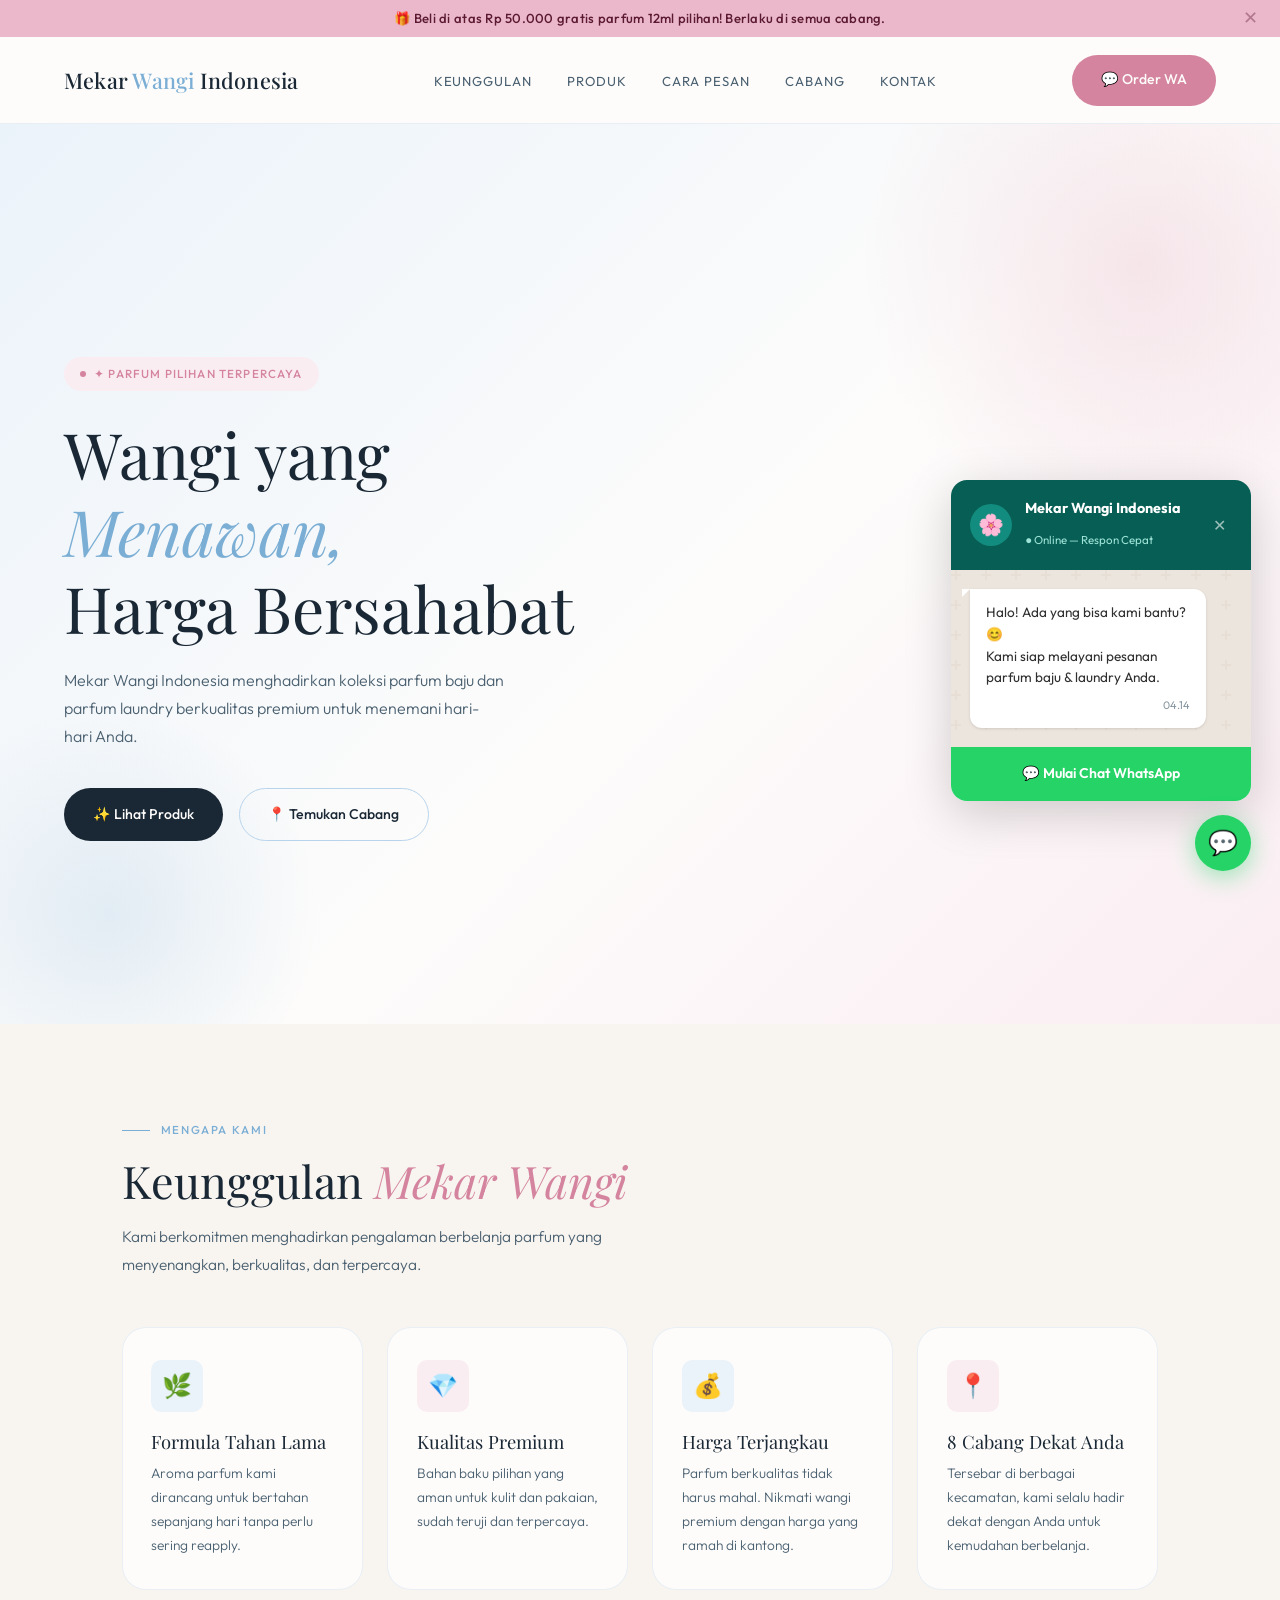
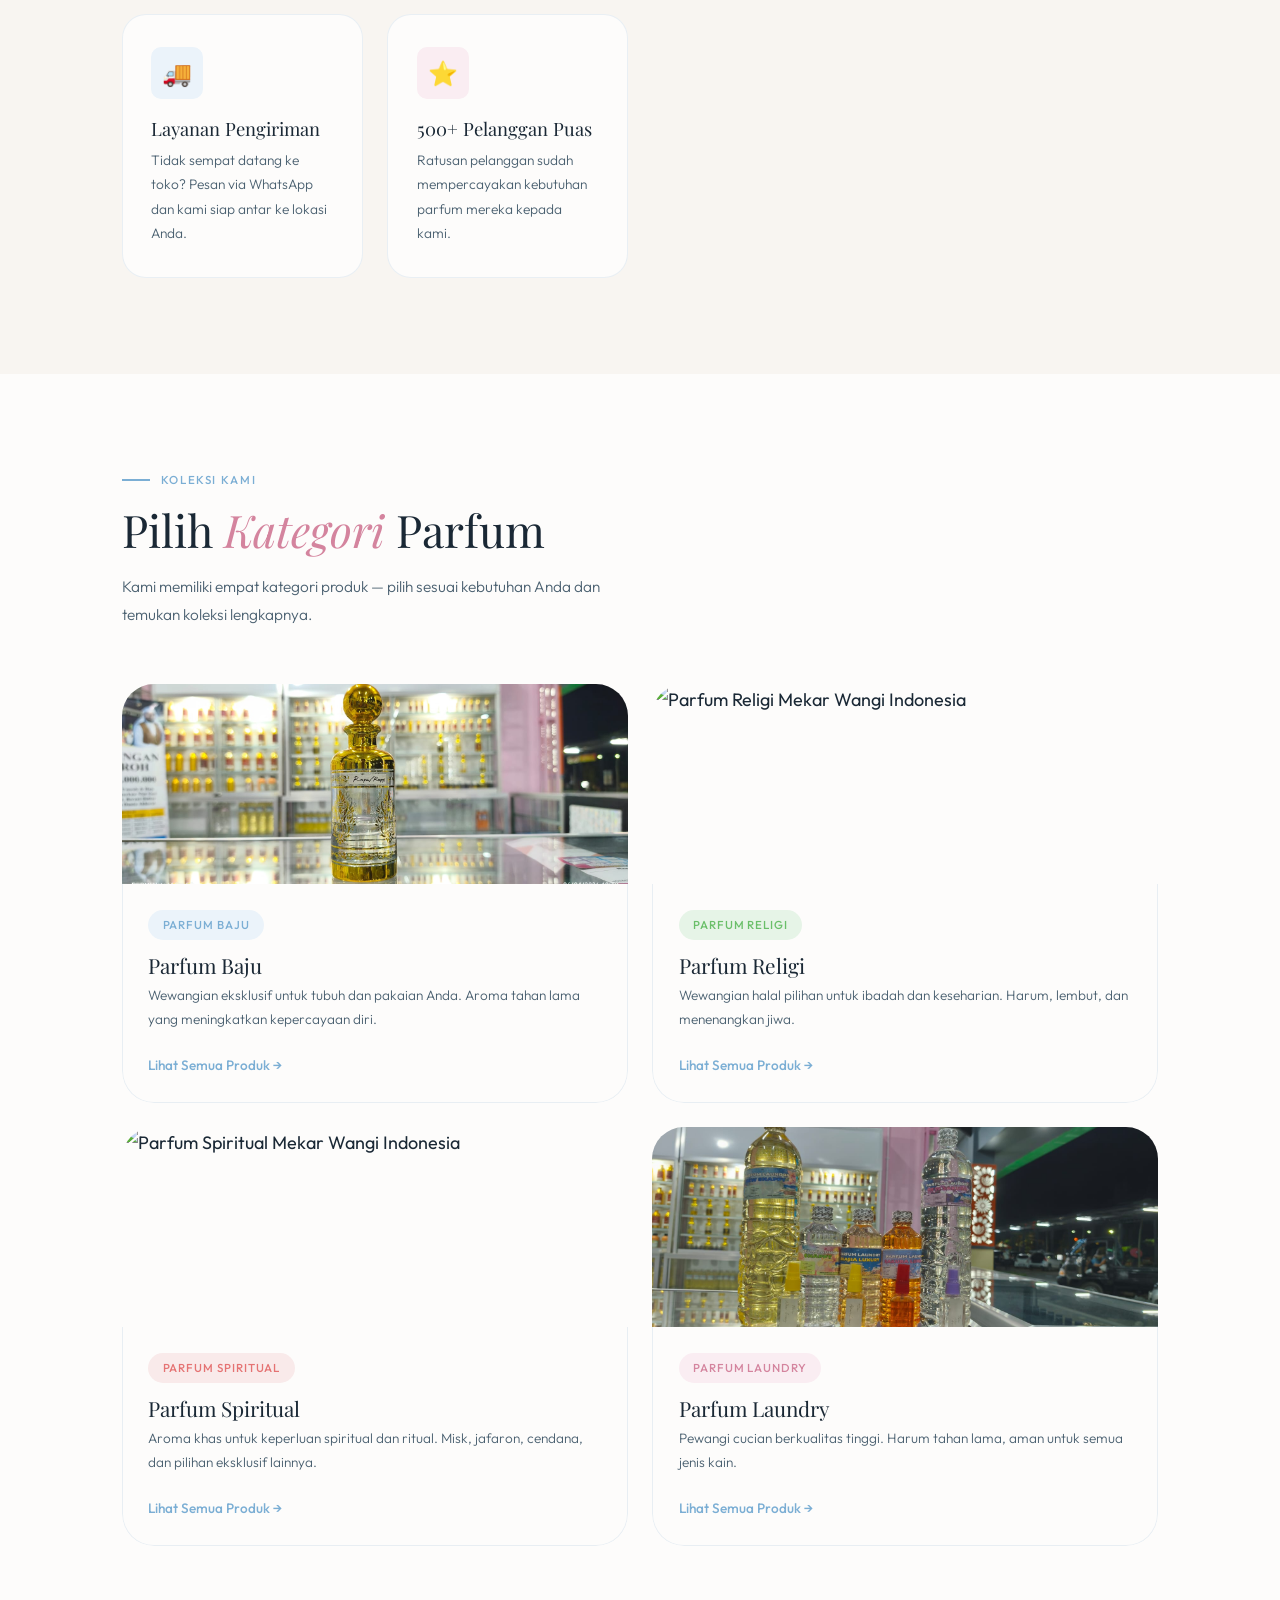
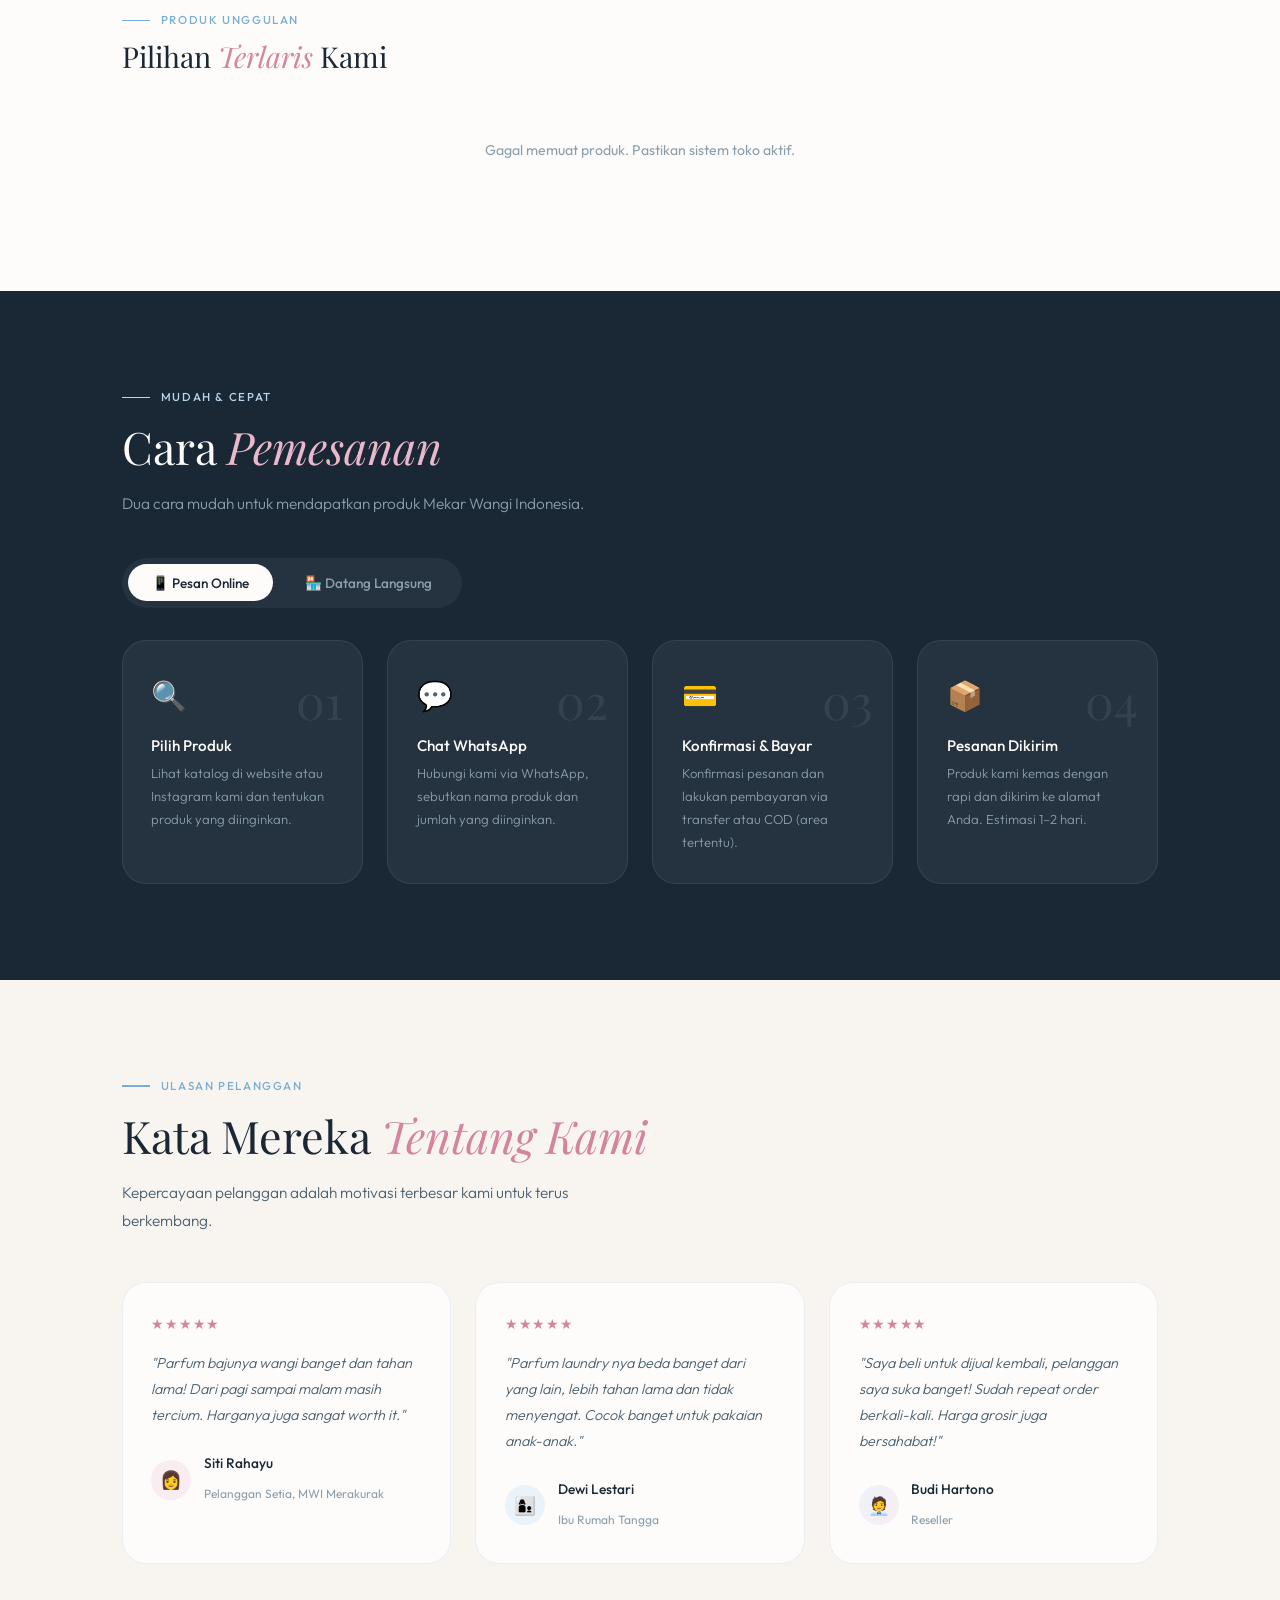
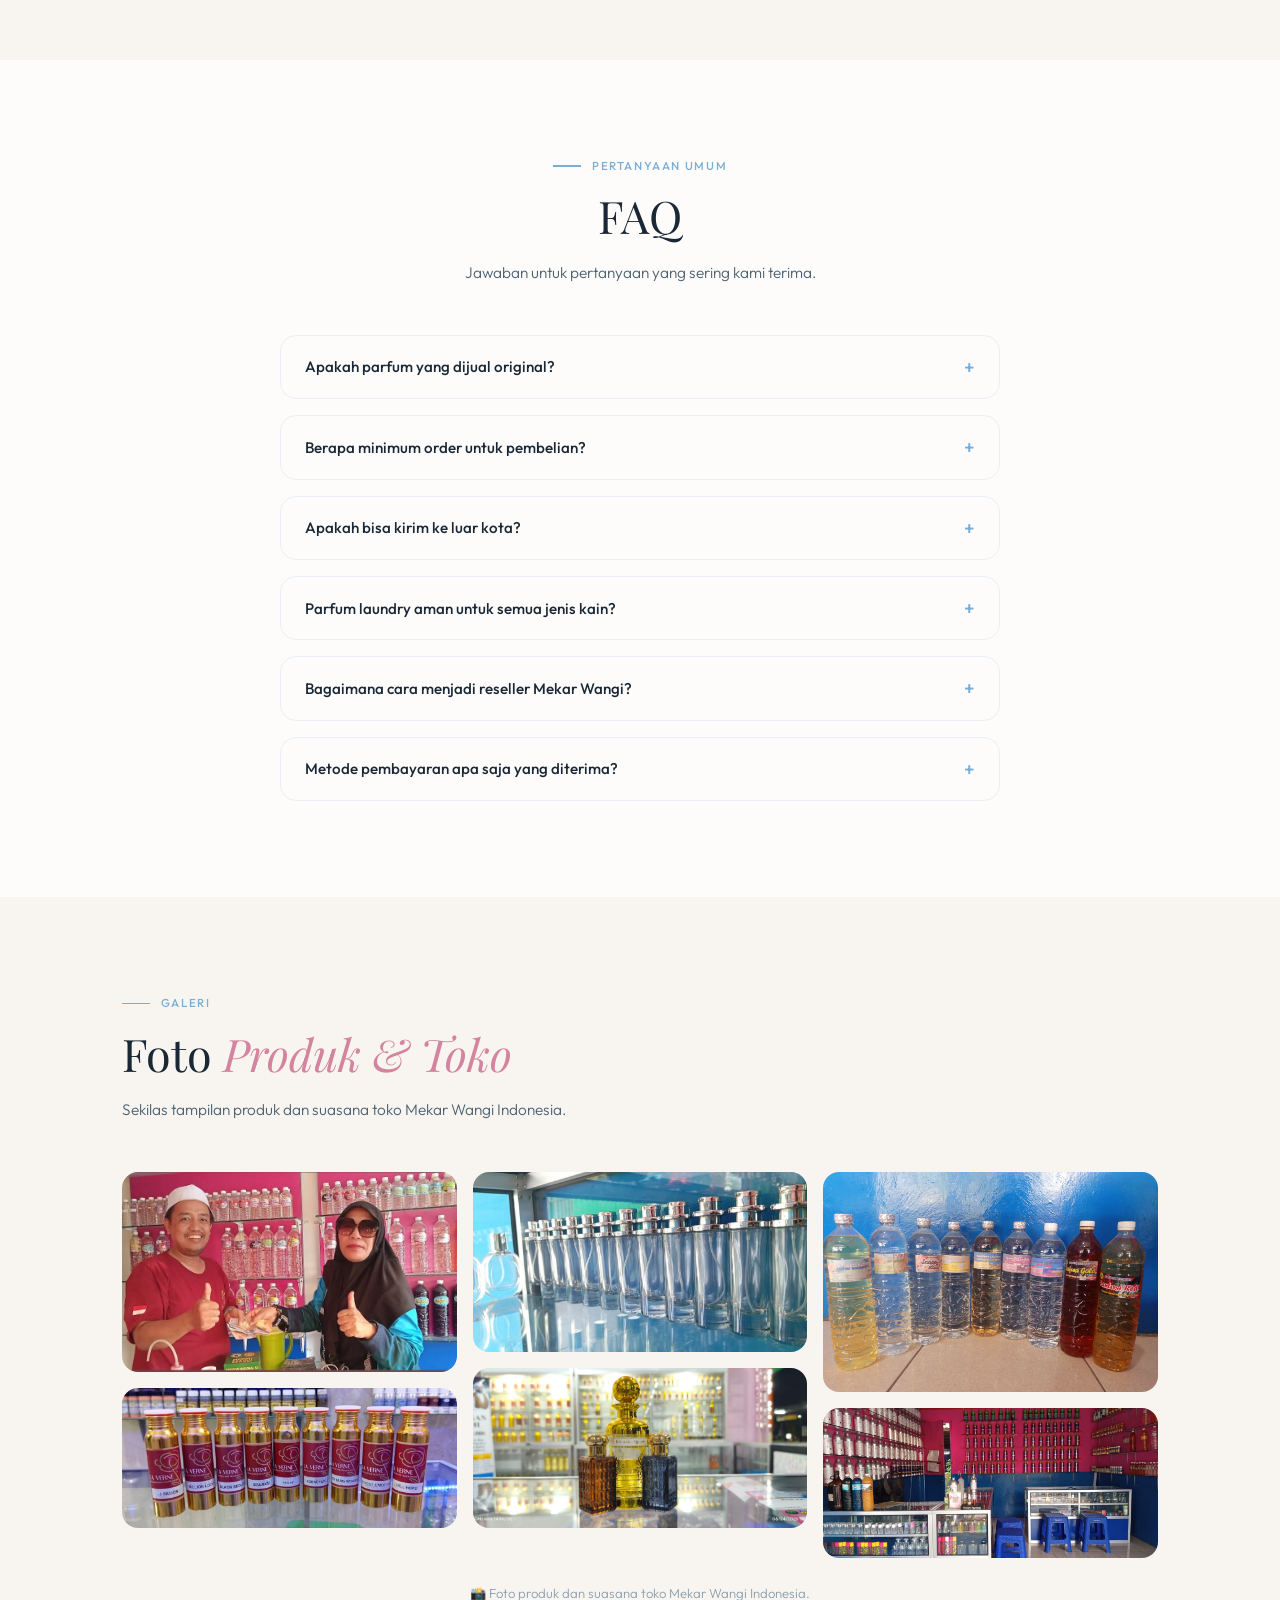
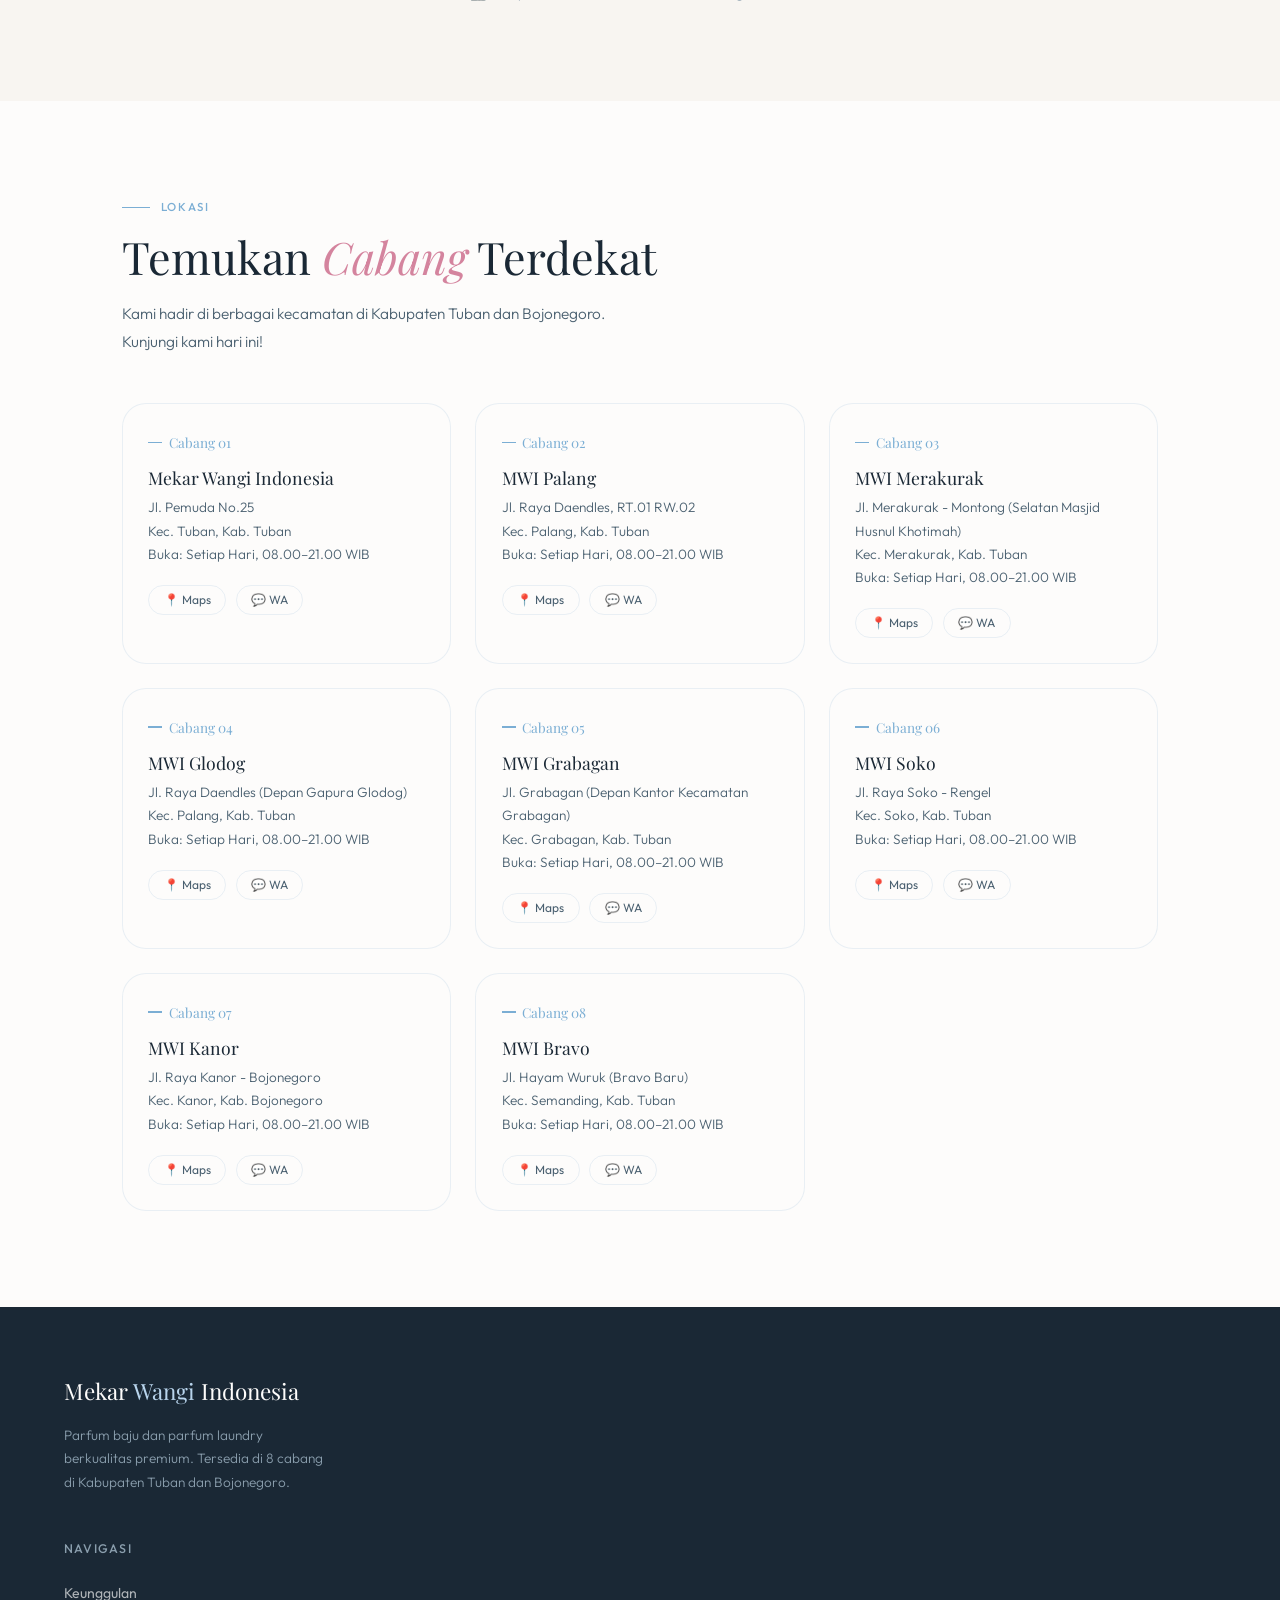
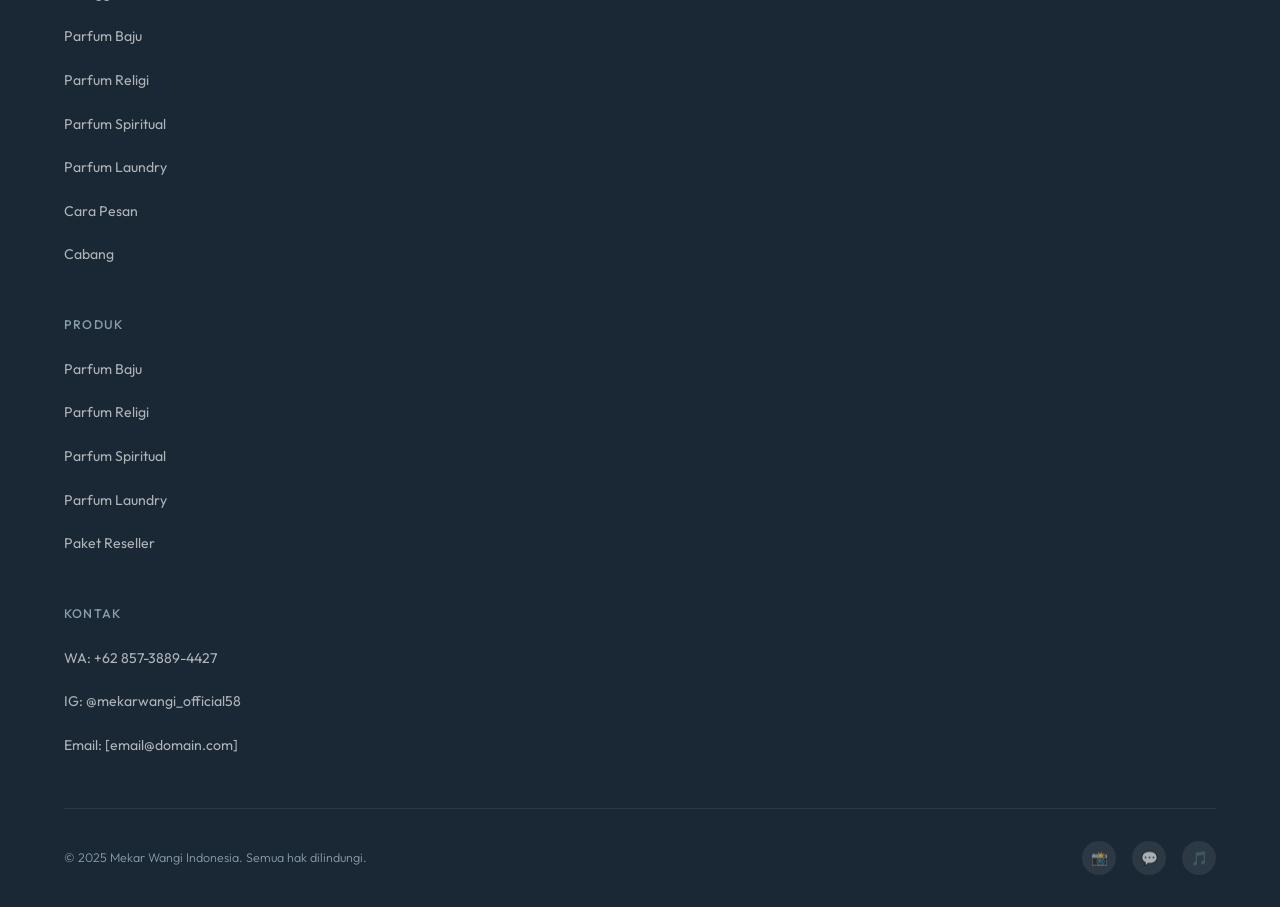
==== commit 9658f5a0: "update page" ====
--- a/index.html
+++ b/index.html
@@ -8,7 +8,7 @@
     <title>Mekar Wangi Indonesia – Parfum Baju & Laundry Premium</title>
     <meta
       name="description"
-      content="Mekar Wangi Indonesia – Toko parfum baju dan parfum laundry premium. Aroma tahan lama, harga terjangkau. Tersedia di 8 cabang di Kabupaten [Nama Kabupaten]."
+      content="Mekar Wangi Indonesia – Toko parfum baju, parfum religi, parfum spiritual, dan parfum laundry premium. Aroma tahan lama, harga terjangkau. Tersedia di 8 cabang di Kabupaten Tuban dan Bojonegoro."
     />
     <meta
       name="keywords"
@@ -54,6 +54,187 @@
       content="https://www.mekwangiindonesia.com/images/og-image.jpg"
     />
 
+    <!-- ═══ SCHEMA MARKUP — untuk SEO lokal Google ═══ -->
+    <script type="application/ld+json">
+    {
+      "@context": "https://schema.org",
+      "@graph": [
+        {
+          "@type": "Organization",
+          "name": "Mekar Wangi Indonesia",
+          "url": "https://www.mekwangiindonesia.com",
+          "logo": "https://www.mekwangiindonesia.com/images/logo.png",
+          "telephone": "+6285738894427",
+          "sameAs": [
+            "https://www.instagram.com/mekarwangi_official58/"
+          ],
+          "description": "Toko parfum baju, parfum religi, parfum spiritual, dan parfum laundry berkualitas premium. Tersedia di 8 cabang di Kabupaten Tuban dan Bojonegoro."
+        },
+        {
+          "@type": "LocalBusiness",
+          "name": "Mekar Wangi Indonesia",
+          "image": "https://www.mekwangiindonesia.com/images/og-image.jpg",
+          "telephone": "+6285738894427",
+          "priceRange": "Rp",
+          "url": "https://www.mekwangiindonesia.com",
+          "address": {
+            "@type": "PostalAddress",
+            "streetAddress": "Jl. Pemuda No. 25",
+            "addressLocality": "Kec. Tuban",
+            "addressRegion": "Kabupaten Tuban",
+            "addressCountry": "ID"
+          },
+          "geo": {
+            "@type": "GeoCoordinates",
+            "latitude": -6.8973,
+            "longitude": 112.0308
+          },
+          "openingHoursSpecification": {
+            "@type": "OpeningHoursSpecification",
+            "dayOfWeek": ["Monday","Tuesday","Wednesday","Thursday","Friday","Saturday","Sunday"],
+            "opens": "08:00",
+            "closes": "21:00"
+          },
+          "hasMap": "https://maps.google.com/?q=Mekar+Wangi+Indonesia+Tuban"
+        },
+        {
+          "@type": "Store",
+          "name": "Mekar Wangi Indonesia - Cabang Utama (MWI Tuban)",
+          "telephone": "+6285738894427",
+          "address": {
+            "@type": "PostalAddress",
+            "streetAddress": "Jl. Pemuda No. 25",
+            "addressLocality": "Tuban",
+            "addressRegion": "Jawa Timur",
+            "addressCountry": "ID"
+          },
+          "openingHours": "Mo-Su 08:00-21:00"
+        },
+        {
+          "@type": "Store",
+          "name": "Mekar Wangi Indonesia - MWI Palang",
+          "telephone": "+6285738894427",
+          "address": {
+            "@type": "PostalAddress",
+            "streetAddress": "Jl. Raya Daendles, RT.01 RW.02",
+            "addressLocality": "Kec. Palang, Kab. Tuban",
+            "addressRegion": "Jawa Timur",
+            "addressCountry": "ID"
+          },
+          "openingHours": "Mo-Su 08:00-21:00"
+        },
+        {
+          "@type": "Store",
+          "name": "Mekar Wangi Indonesia - MWI Merakurak",
+          "telephone": "+6285738894427",
+          "address": {
+            "@type": "PostalAddress",
+            "streetAddress": "Jl. Merakurak - Montong (Selatan Masjid Husnul Khotimah)",
+            "addressLocality": "Kec. Merakurak, Kab. Tuban",
+            "addressRegion": "Jawa Timur",
+            "addressCountry": "ID"
+          },
+          "openingHours": "Mo-Su 08:00-21:00"
+        },
+        {
+          "@type": "Store",
+          "name": "Mekar Wangi Indonesia - MWI Glodog",
+          "telephone": "+6285738894427",
+          "address": {
+            "@type": "PostalAddress",
+            "streetAddress": "Jl. Raya Daendles (Depan Gapura Glodog)",
+            "addressLocality": "Kec. Palang, Kab. Tuban",
+            "addressRegion": "Jawa Timur",
+            "addressCountry": "ID"
+          },
+          "openingHours": "Mo-Su 08:00-21:00"
+        },
+        {
+          "@type": "Store",
+          "name": "Mekar Wangi Indonesia - MWI Grabagan",
+          "telephone": "+6285738894427",
+          "address": {
+            "@type": "PostalAddress",
+            "streetAddress": "Jl. Grabagan (Depan Kantor Kecamatan Grabagan)",
+            "addressLocality": "Kec. Grabagan, Kab. Tuban",
+            "addressRegion": "Jawa Timur",
+            "addressCountry": "ID"
+          },
+          "openingHours": "Mo-Su 08:00-21:00"
+        },
+        {
+          "@type": "Store",
+          "name": "Mekar Wangi Indonesia - MWI Soko",
+          "telephone": "+6285738894427",
+          "address": {
+            "@type": "PostalAddress",
+            "streetAddress": "Jl. Raya Soko - Rengel",
+            "addressLocality": "Kec. Soko, Kab. Tuban",
+            "addressRegion": "Jawa Timur",
+            "addressCountry": "ID"
+          },
+          "openingHours": "Mo-Su 08:00-21:00"
+        },
+        {
+          "@type": "Store",
+          "name": "Mekar Wangi Indonesia - MWI Kanor",
+          "telephone": "+6285738894427",
+          "address": {
+            "@type": "PostalAddress",
+            "streetAddress": "Jl. Raya Kanor - Bojonegoro",
+            "addressLocality": "Kec. Kanor, Kab. Bojonegoro",
+            "addressRegion": "Jawa Timur",
+            "addressCountry": "ID"
+          },
+          "openingHours": "Mo-Su 08:00-21:00"
+        },
+        {
+          "@type": "Store",
+          "name": "Mekar Wangi Indonesia - MWI Bravo",
+          "telephone": "+6285738894427",
+          "address": {
+            "@type": "PostalAddress",
+            "streetAddress": "Jl. Hayam Wuruk (Bravo Baru)",
+            "addressLocality": "Kec. Semanding, Kab. Tuban",
+            "addressRegion": "Jawa Timur",
+            "addressCountry": "ID"
+          },
+          "openingHours": "Mo-Su 08:00-21:00"
+        },
+        {
+          "@type": "ItemList",
+          "name": "Kategori Produk Mekar Wangi Indonesia",
+          "itemListElement": [
+            {
+              "@type": "ListItem",
+              "position": 1,
+              "name": "Parfum Baju",
+              "url": "https://www.mekwangiindonesia.com/parfum-baju.html"
+            },
+            {
+              "@type": "ListItem",
+              "position": 2,
+              "name": "Parfum Religi",
+              "url": "https://www.mekwangiindonesia.com/parfum-religi.html"
+            },
+            {
+              "@type": "ListItem",
+              "position": 3,
+              "name": "Parfum Spiritual",
+              "url": "https://www.mekwangiindonesia.com/parfum-spiritual.html"
+            },
+            {
+              "@type": "ListItem",
+              "position": 4,
+              "name": "Parfum Laundry",
+              "url": "https://www.mekwangiindonesia.com/parfum-laundry.html"
+            }
+          ]
+        }
+      ]
+    }
+    </script>
+
     <!-- ═══ STYLESHEET ═══ -->
     <link rel="stylesheet" href="css/style.css" />
 
@@ -154,72 +335,95 @@
         flex-wrap: wrap;
       }
       .hero-visual {
+        padding: 0;
         display: flex;
         justify-content: center;
         align-items: center;
         position: relative;
         height: 400px;
       }
-      .hero-card {
-        width: 260px;
-        height: 320px;
-        border-radius: var(--radius-xl);
-        display: flex;
-        flex-direction: column;
-        align-items: center;
-        justify-content: center;
-        gap: 1rem;
-        box-shadow: var(--shadow-lg);
-      }
-      .hero-card-main {
-        background: linear-gradient(145deg, var(--blue-soft), var(--blue));
-        position: absolute;
-        left: 50%;
-        top: 50%;
-        transform: translate(-60%, -50%) rotate(-5deg);
-      }
-      .hero-card-sub {
-        background: linear-gradient(145deg, var(--pink-soft), var(--pink));
-        position: absolute;
-        left: 50%;
-        top: 50%;
-        transform: translate(-20%, -45%) rotate(5deg);
-        width: 200px;
-        height: 250px;
-        box-shadow: var(--shadow-md);
-      }
-      .hero-card .icon {
-        font-size: 3.5rem;
-      }
-      .hero-card p {
-        font-family: var(--ff-display);
-        font-size: 1.1rem;
-        color: var(--white);
-      }
-      .hero-card-sub p {
-        font-size: 0.95rem;
-      }
-      .hero-pill {
-        position: absolute;
-        top: 10px;
-        right: 0;
-        background: var(--white);
-        border-radius: var(--radius-md);
-        padding: 0.8rem 1.2rem;
-        box-shadow: var(--shadow-md);
-        text-align: center;
-        z-index: 3;
-      }
-      .hero-pill strong {
-        display: block;
-        font-size: 1.4rem;
-        color: var(--dark);
-        font-family: var(--ff-display);
-      }
-      .hero-pill span {
-        font-size: 0.7rem;
-        color: var(--muted);
-      }
+.hero-collage {
+  position: relative;
+  width: 100%;
+  height: 400px;
+  display: flex;
+  gap: 12px;
+  align-items: stretch;
+}
+
+.hero-col-main {
+  flex: 1.4;
+  border-radius: var(--radius-xl);
+  overflow: hidden;
+  box-shadow: var(--shadow-lg);
+}
+
+.hero-col-main img {
+  width: 100%;
+  height: 100%;
+  object-fit: cover;
+  object-position: center;
+  display: block;
+  transition: transform 0.4s ease;
+}
+
+.hero-col-main:hover img {
+  transform: scale(1.04);
+}
+
+.hero-col-side {
+  flex: 1;
+  display: flex;
+  flex-direction: column;
+  gap: 12px;
+}
+
+.hero-col-top,
+.hero-col-bottom {
+  flex: 1;
+  border-radius: var(--radius-xl);
+  overflow: hidden;
+  box-shadow: var(--shadow-md);
+}
+
+.hero-col-top img,
+.hero-col-bottom img {
+  width: 100%;
+  height: 100%;
+  object-fit: cover;
+  object-position: center;
+  display: block;
+  transition: transform 0.4s ease;
+}
+
+.hero-col-top:hover img,
+.hero-col-bottom:hover img {
+  transform: scale(1.04);
+}
+
+.hero-pill {
+  position: absolute;
+  bottom: 16px;
+  left: -16px;
+  background: var(--white);
+  border-radius: var(--radius-md);
+  padding: 0.8rem 1.2rem;
+  box-shadow: var(--shadow-md);
+  text-align: center;
+  z-index: 3;
+}
+
+.hero-pill strong {
+  display: block;
+  font-size: 1.4rem;
+  color: var(--dark);
+  font-family: var(--ff-display);
+}
+
+.hero-pill span {
+  font-size: 0.7rem;
+  color: var(--muted);
+}
 
       /* ── KEUNGGULAN ── */
       #keunggulan {
@@ -287,83 +491,92 @@
       }
 
       /* ── PRODUK KATEGORI ── */
-      #produk {
-        padding: 6rem 5%;
-      }
+      #produk { padding: 6rem 5%; }
       .kategori-grid {
         display: grid;
         grid-template-columns: 1fr 1fr;
-        gap: 2rem;
+        gap: 1.5rem;
         margin-top: 3.5rem;
       }
       .kategori-card {
-        border-radius: var(--radius-xl);
-        overflow: hidden;
-        position: relative;
-        cursor: pointer;
+        border-radius: var(--radius-xl); overflow: hidden;
+        position: relative; cursor: pointer;
+        transition: var(--transition); text-decoration: none;
+      }
+      .kategori-card:hover { transform: translateY(-6px); box-shadow: var(--shadow-lg); }
+      .kategori-bg { height: 200px; overflow: hidden; }
+      .kategori-bg img { width:100%; height:100%; object-fit:cover; object-position:center; display:block; transition:transform 0.4s ease; }
+      .kategori-card:hover .kategori-bg img { transform: scale(1.05); }
+      .kategori-body { padding:1.4rem 1.6rem; background:var(--white); border:1px solid var(--border); border-top:none; border-radius:0 0 var(--radius-xl) var(--radius-xl); }
+      .kategori-body h3 { font-family:var(--ff-display); font-size:1.3rem; margin-bottom:0.4rem; }
+      .kategori-body p { font-size:0.85rem; color:var(--mid); margin-bottom:1rem; }
+      .kategori-link { display:inline-flex; align-items:center; gap:0.4rem; font-size:0.85rem; font-weight:500; color:var(--blue); transition:gap var(--transition); }
+      .kategori-card:hover .kategori-link { gap: 0.8rem; }
+
+      /* ── PRODUK UNGGULAN ── */
+      .produk-unggulan-grid {
+        display: grid;
+        grid-template-columns: repeat(auto-fill, minmax(200px, 1fr));
+        gap: 1.5rem;
+      }
+      .produk-u-card {
+        border-radius: var(--radius-lg); overflow: hidden;
+        border: 1px solid var(--border); background: var(--white);
+        transition: var(--transition); cursor: pointer; text-decoration: none;
+        display: block; color: inherit;
+      }
+      .produk-u-card:hover { transform: translateY(-5px); box-shadow: var(--shadow-lg); border-color: var(--blue-soft); }
+      .produk-u-thumb {
+        height: 180px; overflow: hidden; position: relative;
+        background: var(--blue-pale);
+      }
+      .produk-u-thumb img { width:100%; height:100%; object-fit:cover; display:block; transition:transform 0.4s ease; }
+      .produk-u-card:hover .produk-u-thumb img { transform: scale(1.06); }
+      .produk-u-thumb-placeholder {
+        width:100%; height:100%; display:flex; align-items:center; justify-content:center;
+        font-size: 3rem; background: linear-gradient(135deg, var(--blue-pale), var(--pink-pale));
+      }
+      .produk-u-badge {
+        position: absolute; top: 10px; left: 10px;
+        background: var(--pink); color: #fff;
+        font-size: 0.62rem; padding: 0.18rem 0.55rem;
+        border-radius: 99px; font-weight: 500;
+      }
+      .produk-u-cat-badge {
+        position: absolute; top: 10px; right: 10px;
+        font-size: 0.6rem; padding: 0.18rem 0.55rem;
+        border-radius: 99px; font-weight: 500;
+      }
+      .cat-baju      { background: var(--blue-pale); color: var(--blue); }
+      .cat-religi    { background: #FFF7ED; color: #C2620A; }
+      .cat-spiritual { background: #F5F0FF; color: #7C3AED; }
+      .cat-laundry   { background: var(--pink-pale); color: var(--pink); }
+      .produk-u-info { padding: 1rem; }
+      .produk-u-nama { font-family:var(--ff-display); font-size:1rem; color:var(--dark); margin-bottom:0.3rem; }
+      .produk-u-kat  { font-size:0.7rem; color:var(--muted); text-transform:uppercase; letter-spacing:0.08em; margin-bottom:0.6rem; }
+      .produk-u-wa {
+        display:flex; align-items:center; justify-content:center; gap:0.4rem;
+        margin-top:0.8rem; padding:0.5rem; border-radius:99px;
+        background:#25D366; color:#fff; font-size:0.78rem; font-weight:500;
+        border:none; cursor:pointer; font-family:var(--ff-body); width:100%;
         transition: var(--transition);
-        text-decoration: none;
-      }
-      .kategori-card:hover {
-        transform: translateY(-6px);
-        box-shadow: var(--shadow-lg);
-      }
-      .kategori-bg {
-        height: 260px;
-        overflow: hidden;
-      }
-      .kategori-bg img {
-        width: 100%;
-        height: 100%;
-        object-fit: cover;
-        object-position: center;
-        display: block;
-        transition: transform 0.4s ease;
-      }
-      .kategori-card:hover .kategori-bg img {
-        transform: scale(1.05);
-      }
-      .kategori-body {
-        padding: 1.8rem 2rem;
-        background: var(--white);
-        border: 1px solid var(--border);
-        border-top: none;
-        border-radius: 0 0 var(--radius-xl) var(--radius-xl);
-      }
-      .kategori-body h3 {
-        font-family: var(--ff-display);
-        font-size: 1.5rem;
-        margin-bottom: 0.5rem;
-      }
-      .kategori-body p {
-        font-size: 0.88rem;
-        color: var(--mid);
-        margin-bottom: 1.2rem;
-      }
-      .kategori-preview {
-        display: flex;
-        gap: 0.5rem;
-        flex-wrap: wrap;
-        margin-bottom: 1.4rem;
-      }
-      .kategori-preview span {
-        font-size: 0.72rem;
-        padding: 0.25rem 0.7rem;
-        border-radius: 99px;
-        border: 1px solid var(--border);
-        color: var(--muted);
-      }
-      .kategori-link {
-        display: inline-flex;
-        align-items: center;
-        gap: 0.4rem;
-        font-size: 0.85rem;
-        font-weight: 500;
-        color: var(--blue);
-        transition: gap var(--transition);
-      }
-      .kategori-card:hover .kategori-link {
-        gap: 0.8rem;
+      }
+      .produk-u-wa:hover { opacity:0.9; }
+      .produk-loading {
+        grid-column: 1 / -1; text-align: center;
+        padding: 3rem; color: var(--muted);
+      }
+      .loading-spinner {
+        width: 36px; height: 36px; border-radius: 50%;
+        border: 3px solid var(--blue-pale);
+        border-top-color: var(--blue);
+        animation: spin 0.8s linear infinite;
+        margin: 0 auto 1rem;
+      }
+      @keyframes spin { to { transform: rotate(360deg); } }
+      .produk-error {
+        grid-column: 1 / -1; text-align: center;
+        padding: 2rem; color: var(--muted); font-size: 0.88rem;
       }
 
       /* ── CARA PESAN ── */
@@ -718,30 +931,18 @@
 
       /* ── RESPONSIVE ── */
       @media (max-width: 900px) {
-        .hero-inner {
-          grid-template-columns: 1fr;
-          text-align: center;
-        }
-        .hero-sub {
-          margin: 0 auto 2rem;
-        }
-        .hero-ctas {
-          justify-content: center;
-        }
-        .hero-visual {
-          display: none;
-        }
-        .kategori-grid {
-          grid-template-columns: 1fr;
-        }
-        .galeri-grid {
-          columns: 2;
-        }
-      }
-      @media (max-width: 560px) {
-        .galeri-grid {
-          columns: 1;
-        }
+        .hero-inner { grid-template-columns: 1fr; text-align: center; }
+        .hero-sub { margin: 0 auto 2rem; }
+        .hero-ctas { justify-content: center; }
+        .hero-visual { display: none; }
+        .kategori-grid { grid-template-columns: 1fr 1fr; }
+        .galeri-grid { columns: 2; }
+        .produk-unggulan-grid { grid-template-columns: repeat(auto-fill, minmax(160px, 1fr)); }
+      }
+      @media (max-width: 480px) {
+        .kategori-grid { grid-template-columns: 1fr; }
+        .galeri-grid { columns: 1; }
+        .produk-unggulan-grid { grid-template-columns: 1fr 1fr; }
       }
     </style>
   </head>
@@ -791,18 +992,23 @@
           </div>
         </div>
         <div class="hero-visual anim delay-4">
-          <div class="hero-card hero-card-main">
-            <span class="icon">🌸</span>
-            <p>Parfum Baju</p>
-          </div>
-          <div class="hero-card hero-card-sub">
-            <span class="icon">🫧</span>
-            <p>Parfum Laundry</p>
-          </div>
-          <div class="hero-pill">
-            <strong>8</strong><span>Cabang Tersebar</span>
-          </div>
-        </div>
+  <div class="hero-collage">
+    <div class="hero-col-main">
+      <img src="images/parfum-2.jpeg" alt="Parfum Mekar Wangi" loading="lazy"/>
+    </div>
+    <div class="hero-col-side">
+      <div class="hero-col-top">
+        <img src="images/parfum-4.jpeg" alt="Koleksi Parfum" loading="lazy"/>
+      </div>
+      <div class="hero-col-bottom">
+        <img src="images/galeri-6.jpeg" alt="Toko Mekar Wangi" loading="lazy"/>
+      </div>
+    </div>
+    <div class="hero-pill">
+      <strong>8</strong><span>Cabang Tersebar</span>
+    </div>
+  </div>
+</div>
       </div>
     </section>
 
@@ -874,64 +1080,68 @@
     <section id="produk">
       <div class="container">
         <div class="section-eyebrow anim">Koleksi Kami</div>
-        <h2 class="section-title anim delay-1">
-          Pilih <em>Kategori</em> Parfum
-        </h2>
-        <p class="section-desc anim delay-2">
-          Kami memiliki dua kategori utama produk — pilih sesuai kebutuhan Anda
-          dan temukan koleksi lengkapnya.
-        </p>
+        <h2 class="section-title anim delay-1">Pilih <em>Kategori</em> Parfum</h2>
+        <p class="section-desc anim delay-2">Kami memiliki empat kategori produk — pilih sesuai kebutuhan Anda dan temukan koleksi lengkapnya.</p>
+
+        <!-- 4 CARD KATEGORI -->
         <div class="kategori-grid">
           <a href="parfum-baju.html" class="kategori-card anim delay-1">
             <div class="kategori-bg">
-              <!-- GANTI: ganti nama file sesuai foto Anda di folder images/ -->
-              <img
-                src="images/kategori-parfum-baju.jpeg"
-                alt="Parfum Baju Mekar Wangi Indonesia"
-                loading="lazy"
-              />
+              <img src="images/kategori-parfum-baju.jpeg" alt="Parfum Baju Mekar Wangi Indonesia" loading="lazy"/>
             </div>
             <div class="kategori-body">
-              <div class="tag tag-blue" style="margin-bottom: 0.8rem">
-                Parfum Baju
-              </div>
+              <div class="tag tag-blue" style="margin-bottom:0.8rem">Parfum Baju</div>
               <h3>Parfum Baju</h3>
-              <p>
-                Wewangian eksklusif untuk tubuh dan pakaian Anda. Aroma tahan
-                lama yang meningkatkan kepercayaan diri.
-              </p>
-              <div class="kategori-preview">
-                <span>Floral</span><span>Woody</span><span>Fresh</span
-                ><span>Oriental</span><span>Fruity</span>
-              </div>
+              <p>Wewangian eksklusif untuk tubuh dan pakaian Anda. Aroma tahan lama yang meningkatkan kepercayaan diri.</p>
               <span class="kategori-link">Lihat Semua Produk →</span>
             </div>
           </a>
-          <a href="parfum-laundry.html" class="kategori-card anim delay-2">
+          <a href="parfum-religi.html" class="kategori-card anim delay-2">
             <div class="kategori-bg">
-              <!-- GANTI: ganti nama file sesuai foto Anda di folder images/ -->
-              <img
-                src="images/kategori-parfum-laundry.jpeg"
-                alt="Parfum Laundry Mekar Wangi Indonesia"
-                loading="lazy"
-              />
+              <img src="images/kategori-parfum-religi.jpeg" alt="Parfum Religi Mekar Wangi Indonesia" loading="lazy"/>
             </div>
             <div class="kategori-body">
-              <div class="tag tag-pink" style="margin-bottom: 0.8rem">
-                Parfum Laundry
-              </div>
+              <div class="tag tag-green" style="margin-bottom:0.8rem">Parfum Religi</div>
+              <h3>Parfum Religi</h3>
+              <p>Wewangian halal pilihan untuk ibadah dan keseharian. Harum, lembut, dan menenangkan jiwa.</p>
+              <span class="kategori-link">Lihat Semua Produk →</span>
+            </div>
+          </a>
+          <a href="parfum-spiritual.html" class="kategori-card anim delay-3">
+            <div class="kategori-bg">
+              <img src="images/kategori-parfum-spiritual.jpeg" alt="Parfum Spiritual Mekar Wangi Indonesia" loading="lazy"/>
+            </div>
+            <div class="kategori-body">
+              <div class="tag tag-red" style="margin-bottom:0.8rem">Parfum Spiritual</div>
+              <h3>Parfum Spiritual</h3>
+              <p>Aroma khas untuk keperluan spiritual dan ritual. Misk, jafaron, cendana, dan pilihan eksklusif lainnya.</p>
+              <span class="kategori-link">Lihat Semua Produk →</span>
+            </div>
+          </a>
+          <a href="parfum-laundry.html" class="kategori-card anim delay-4">
+            <div class="kategori-bg">
+              <img src="images/kategori-parfum-laundry.jpeg" alt="Parfum Laundry Mekar Wangi Indonesia" loading="lazy"/>
+            </div>
+            <div class="kategori-body">
+              <div class="tag tag-pink" style="margin-bottom:0.8rem">Parfum Laundry</div>
               <h3>Parfum Laundry</h3>
-              <p>
-                Pewangi pakaian cucian berkualitas tinggi yang membuat baju Anda
-                harum segar tahan lama. Aman untuk semua jenis kain.
-              </p>
-              <div class="kategori-preview">
-                <span>Soft Clean</span><span>Ocean</span><span>Lavender</span
-                ><span>Rose</span><span>Baby Fresh</span>
-              </div>
+              <p>Pewangi cucian berkualitas tinggi. Harum tahan lama, aman untuk semua jenis kain.</p>
               <span class="kategori-link">Lihat Semua Produk →</span>
             </div>
           </a>
+        </div>
+
+        <!-- PRODUK UNGGULAN (otomatis dari database) -->
+        <div style="margin-top:4rem;">
+          <div class="section-eyebrow anim" style="margin-bottom:0.5rem;">Produk Unggulan</div>
+          <h3 class="anim delay-1" style="font-family:var(--ff-display);font-size:1.8rem;font-weight:400;margin-bottom:2rem;">Pilihan <em style="color:var(--pink);font-style:italic;">Terlaris</em> Kami</h3>
+          <div class="produk-unggulan-grid" id="produk-unggulan-grid">
+            <!-- Diisi otomatis oleh JavaScript dari database -->
+            <div class="produk-loading" id="produk-loading">
+              <div class="loading-spinner"></div>
+              <p>Memuat produk...</p>
+            </div>
+          </div>
         </div>
       </div>
     </section>
@@ -1215,12 +1425,12 @@
               loading="lazy"
             />
           </div>
-        <!-- </div>
+        </div>
         <p class="galeri-note anim">
-          📸 Ganti file di folder <code>images/</code> dengan nama:
-          galeri-1.jpg, galeri-2.jpg, ... galeri-6.jpg
+          📸 Foto produk dan suasana toko Mekar Wangi Indonesia.
         </p>
-      </div> -->
+      </div>
+    </section>
     </section>
 
     <!-- CABANG -->
@@ -1323,11 +1533,9 @@
             <div class="cabang-num">Cabang 05</div>
             <h4>MWI Grabagan</h4>
             <address>
-              <address>
-              Jl. Grabagan (Depan Kantor Kecamatan Grabagan)<br />Kec. Grabagan,
-              Kab. Tuban<br />Buka: Setiap Hari, 08.00–21.00 WIB
-            </address>
-            </address>
+  Jl. Grabagan (Depan Kantor Kecamatan Grabagan)<br />Kec. Grabagan,
+  Kab. Tuban<br />Buka: Setiap Hari, 08.00–21.00 WIB
+</address>
             <div class="cabang-actions">
               <button
                 class="cabang-btn"
@@ -1424,6 +1632,8 @@
           <ul>
             <li><a href="#keunggulan">Keunggulan</a></li>
             <li><a href="parfum-baju.html">Parfum Baju</a></li>
+            <li><a href="parfum-religi.html">Parfum Religi</a></li>
+            <li><a href="parfum-spiritual.html">Parfum Spiritual</a></li>
             <li><a href="parfum-laundry.html">Parfum Laundry</a></li>
             <li><a href="#cara-pesan">Cara Pesan</a></li>
             <li><a href="#cabang">Cabang</a></li>
@@ -1433,6 +1643,8 @@
           <h4>Produk</h4>
           <ul>
             <li><a href="parfum-baju.html">Parfum Baju</a></li>
+            <li><a href="parfum-religi.html">Parfum Religi</a></li>
+            <li><a href="parfum-spiritual.html">Parfum Spiritual</a></li>
             <li><a href="parfum-laundry.html">Parfum Laundry</a></li>
             <li><a href="#">Paket Reseller</a></li>
           </ul>
@@ -1459,5 +1671,83 @@
     <!-- ═══ SCRIPTS — di bawah agar halaman load lebih cepat ═══ -->
     <script src="js/promo.js"></script>
     <script src="js/main.js"></script>
+    <script>
+// ============================================================
+// PRODUK UNGGULAN — Load otomatis dari database
+// GANTI URL di bawah sesuai lokasi sistem toko di hosting Anda
+// Contoh: '/parfum-stock/api/produk.php'
+// ============================================================
+const API_PRODUK_URL = '../parfum-stock/api/produk.php';
+
+const LABEL_KATEGORI = {
+  parfum_baju:      'Parfum Baju',
+  parfum_religi:    'Parfum Religi',
+  parfum_spiritual: 'Parfum Spiritual',
+  parfum_laundry:   'Parfum Laundry',
+};
+const CLASS_KATEGORI = {
+  parfum_baju:      'cat-baju',
+  parfum_religi:    'cat-religi',
+  parfum_spiritual: 'cat-spiritual',
+  parfum_laundry:   'cat-laundry',
+};
+const HALAMAN_KATEGORI = {
+  parfum_baju:      'parfum-baju.html',
+  parfum_religi:    'parfum-religi.html',
+  parfum_spiritual: 'parfum-spiritual.html',
+  parfum_laundry:   'parfum-laundry.html',
+};
+
+async function loadProdukUnggulan() {
+  const grid = document.getElementById('produk-unggulan-grid');
+  try {
+    const res  = await fetch(API_PRODUK_URL + '?action=produk&semua=0&limit=8');
+    const json = await res.json();
+
+    if (!json.success || !json.data.length) {
+      grid.innerHTML = `<div class="produk-error">Belum ada produk unggulan.<br>Tandai produk di sistem toko untuk tampil di sini.</div>`;
+      return;
+    }
+
+    grid.innerHTML = json.data.map(p => {
+      const kat     = p.kategori || 'parfum_baju';
+      const label   = LABEL_KATEGORI[kat] || kat;
+      const cls     = CLASS_KATEGORI[kat] || 'cat-baju';
+      const halaman = HALAMAN_KATEGORI[kat] || 'parfum-baju.html';
+      const waText  = encodeURIComponent('Halo Mekar Wangi, saya mau tanya produk: ' + p.nama);
+      const thumb   = p.foto_url
+        ? `<img src="../parfum-stock/${p.foto_url}" alt="${p.nama}" loading="lazy">`
+        : `<div class="produk-u-thumb-placeholder">🌸</div>`;
+
+      return `
+        <a href="${halaman}" class="produk-u-card">
+          <div class="produk-u-thumb">
+            <span class="produk-u-badge">⭐ Unggulan</span>
+            <span class="produk-u-cat-badge ${cls}">${label}</span>
+            ${thumb}
+          </div>
+          <div class="produk-u-info">
+            <div class="produk-u-kat">${label}</div>
+            <div class="produk-u-nama">${p.nama}</div>
+            <button class="produk-u-wa"
+              onclick="event.preventDefault();window.open('https://wa.me/6285738894427?text=${waText}','_blank')">
+              💬 Pesan via WA
+            </button>
+          </div>
+        </a>`;
+    }).join('');
+
+    document.querySelectorAll('.produk-u-card').forEach(el => {
+      el.classList.add('anim');
+      animObserver.observe(el);
+    });
+
+  } catch (err) {
+    grid.innerHTML = `<div class="produk-error">Gagal memuat produk. Pastikan sistem toko aktif.</div>`;
+  }
+}
+
+document.addEventListener('DOMContentLoaded', loadProdukUnggulan);
+    </script>
   </body>
-</html>
+</html>
--- a/css/style.css
+++ b/css/style.css
@@ -11,6 +11,12 @@
   --pink: #d4849e;
   --pink-soft: #ebb8cb;
   --pink-pale: #faedf2;
+  --green: #6abf69;
+  --green-soft: #a8d9ab;
+  --green-pale: #e6f4e7;
+  --red: #e57373;
+  --red-soft: #f2b8b8;
+  --red-pale: #f9eaea;
   --dark: #1a2835;
   --mid: #4a6070;
   --muted: #8a9ead;
@@ -45,6 +51,8 @@
   font-size: 16px;
 }
 body {
+  font-size: clamp(15px, 2.5vw, 18px);
+  line-height: 1.8;
   font-family: var(--ff-body);
   background: var(--white);
   color: var(--dark);
@@ -109,7 +117,14 @@
   background: var(--pink-pale);
   color: var(--pink);
 }
-
+.tag-green {
+  background: var(--green-pale);
+  color: var(--green);
+}
+.tag-red {
+  background: var(--red-pale);
+  color: var(--red);
+}
 .section-eyebrow {
   display: flex;
   align-items: center;
@@ -376,7 +391,6 @@
   padding: 1rem 5%;
   background: var(--cream);
   border-bottom: 1px solid var(--border);
-  margin-top: 64px;
   font-size: 0.8rem;
   color: var(--muted);
   display: flex;
@@ -388,6 +402,33 @@
 }
 .breadcrumb a:hover {
   color: var(--dark);
+}
+.produk-grid-main {
+  align-items: start; /* ubah ini */
+}
+
+.produk-card-main {
+  height: 100%; /* tambah ini */
+  display: flex;
+  flex-direction: column;
+}
+
+.produk-info-main {
+  flex: 1;
+  display: flex;
+  flex-direction: column;
+}
+
+.produk-desc-short {
+  display: -webkit-box;
+  -webkit-line-clamp: 3; /* max 3 baris */
+  -webkit-box-orient: vertical;
+  overflow: hidden;
+  flex: 1; /* dorong tombol WA ke bawah */
+}
+
+.produk-wa {
+  margin-top: auto; /* tombol WA selalu di bawah */
 }
 
 /* ── ANIMATIONS ── */
@@ -444,8 +485,106 @@
     gap: 2rem;
   }
 }
-@media (max-width: 560px) {
-  .footer-grid {
-    grid-template-columns: 1fr;
-  }
-}
+
+/* Tablet */
+@media (max-width: 768px) {
+  .section-title {
+    font-size: clamp(1.6rem, 5vw, 2.2rem) !important;
+  }
+
+  .hero-title {
+    font-size: clamp(2rem, 6vw, 3rem) !important;
+  }
+
+  .hero-sub {
+    font-size: clamp(0.95rem, 2.5vw, 1.1rem) !important;
+  }
+
+  .kgl-card h3 {
+    font-size: clamp(1rem, 3vw, 1.2rem) !important;
+  }
+
+  .kgl-card p {
+    font-size: clamp(0.88rem, 2.5vw, 1rem) !important;
+  }
+}
+
+@media (max-width: 480px) {
+  /* Produk */
+  .produk-name {
+    font-size: 1rem !important;
+  }
+
+  .produk-desc-short {
+    font-size: 0.88rem !important;
+  }
+
+  .produk-cat {
+    font-size: 0.78rem !important;
+  }
+
+  .produk-wa {
+    font-size: 0.95rem !important;
+    padding: 0.7rem 1rem !important;
+  }
+
+  /* Pagination */
+  #produk-pagination button,
+  #produk-pagination span {
+    min-width: 44px !important;
+    height: 44px !important;
+    font-size: 1rem !important;
+  }
+
+  /* Search */
+  #search-produk {
+    font-size: 1rem !important;
+    padding: 0.65rem 0.8rem 0.65rem 2.4rem !important;
+  }
+
+  /* Tombol */
+  .btn {
+    font-size: 0.95rem !important;
+    padding: 0.7rem 1.4rem !important;
+  }
+
+  /* Testimoni */
+  .testi-card blockquote {
+    font-size: 0.95rem !important;
+  }
+
+  /* FAQ */
+  .faq-q {
+    font-size: 1rem !important;
+  }
+
+  .faq-a {
+    font-size: 0.92rem !important;
+  }
+
+  /* Cabang */
+  .cabang-card address {
+    font-size: 0.92rem !important;
+  }
+
+  .cabang-card h4 {
+    font-size: 1.05rem !important;
+  }
+
+  /* Footer */
+  .footer-desc {
+    font-size: 0.95rem !important;
+  }
+
+  /* Cara pesan */
+  .cara-step h4 {
+    font-size: 1rem !important;
+  }
+
+  .cara-step p {
+    font-size: 0.88rem !important;
+  }
+}
+.footer-grid {
+  grid-template-columns: 1fr;
+}
